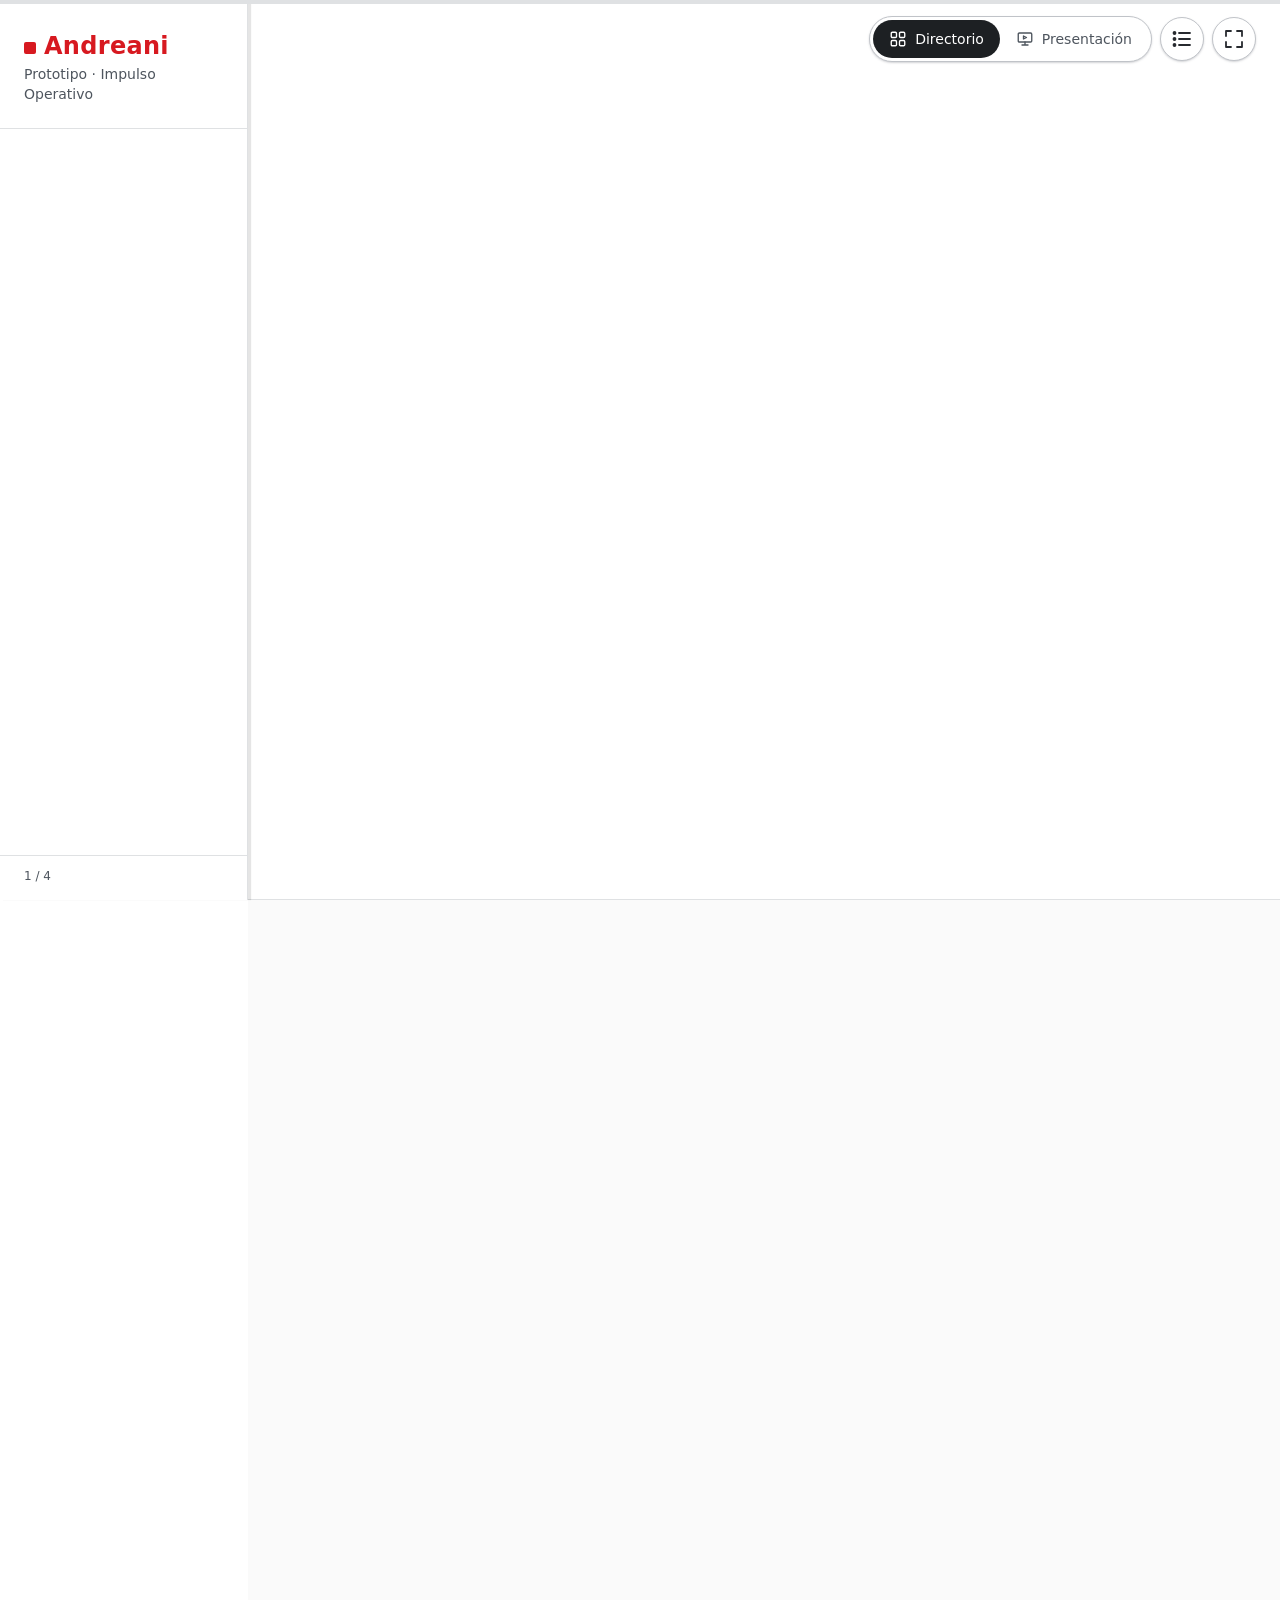
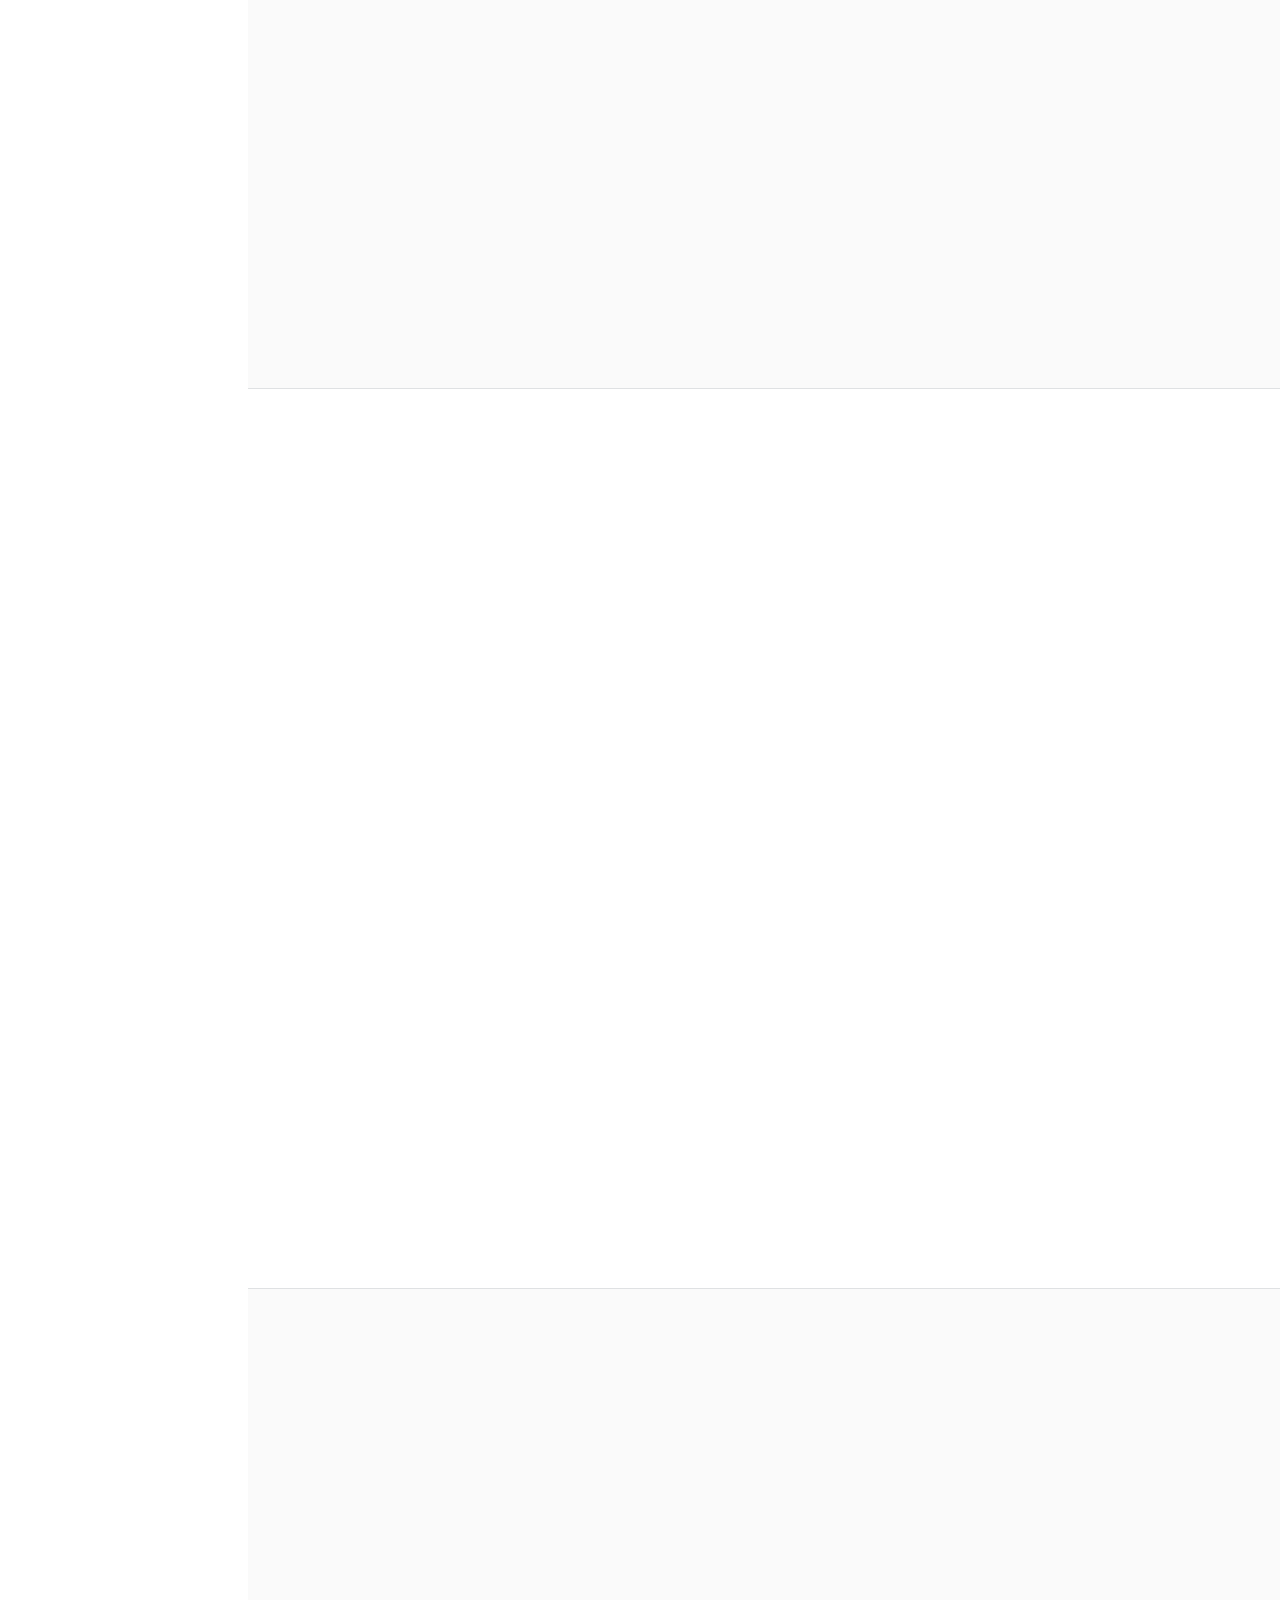
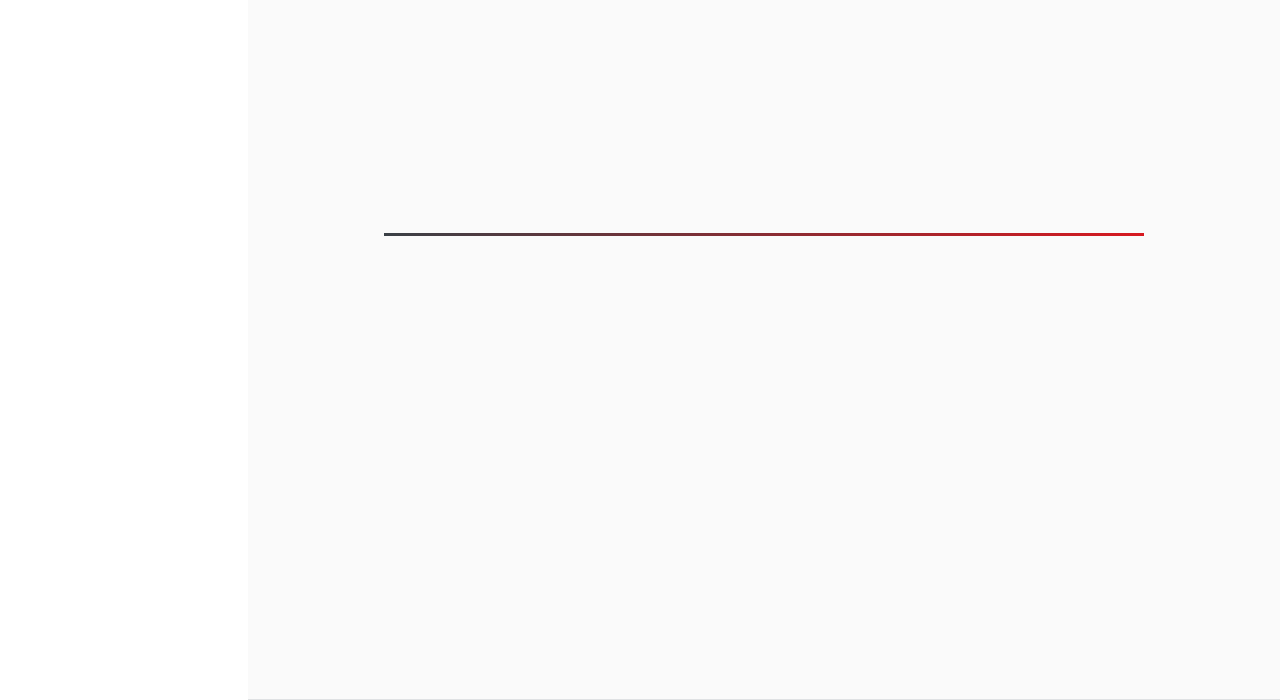
==== pruebas/impulso/index.html @ 4bb06db0 "parches: resultado success" ====
<!doctype html>
<html lang="es">
<head>
<meta charset="utf-8">
<meta name="viewport" content="width=device-width, initial-scale=1">
<title>Prototipo · Impulso Operativo · Transformación Operativa CIT</title>
<meta name="description" content="Propuesta ejecutiva de transformación operativa para CIT: procesos, indicadores, ejecución, liderazgo y cultura.">
<link rel="icon" type="image/svg+xml" href="../../favicon.svg">
<link rel="stylesheet" href="../../css/estilos.css?v=1.3">
<link rel="stylesheet" href="../../css/impulso.css?v=1.3">
<link rel="stylesheet" href="impulso-tres.css?v=0.2">
<meta name="robots" content="noindex">
<script>document.documentElement.classList.add('js');</script>
</head>
<body>
<a class="saltar" href="#modelo">Saltar al contenido</a>
<div class="progreso" aria-hidden="true"><div class="progreso-barra" id="progreso-barra"></div></div>

<aside class="menu" id="menu" aria-label="Navegación de la presentación">
  <div class="menu-marca">
    <span class="logo-texto">Andreani</span>
    <span class="menu-proyecto">Prototipo · Impulso Operativo</span>
  </div>
  <nav aria-label="Pantallas"><ol class="menu-lista" id="menu-lista"></ol></nav>
  <p class="menu-pie"><span id="menu-contador">1 / 4</span></p>
</aside>

<header class="controles" aria-label="Controles de la presentación">
  <button class="btn-icono solo-movil" id="btn-menu" type="button" aria-label="Abrir menú de pantallas" aria-expanded="false" aria-controls="menu"><i data-i="menu"></i></button>
  <div class="modos" role="group" aria-label="Modo de visualización">
    <button class="modo" id="btn-directorio" type="button" aria-pressed="true"><i data-i="directorio"></i><span>Directorio</span></button>
    <button class="modo" id="btn-presentacion" type="button" aria-pressed="false"><i data-i="presentacion"></i><span>Presentación</span></button>
  </div>
  <button class="btn-icono" id="btn-indice" type="button" aria-label="Índice de pantallas (tecla D)" aria-haspopup="dialog"><i data-i="indice"></i></button>
  <button class="btn-icono" id="btn-completa" type="button" aria-label="Pantalla completa (tecla F)"><i data-i="completa"></i></button>
</header>

<main id="principal">

<!-- 1 · MODELO -->
<section class="pantalla" id="modelo" data-titulo="Modelo">
  <div class="contenido">
    <p class="sobretitulo revelar">Modelo de transformación</p>
    <h2 class="revelar">Propuesta de abordaje</h2>
    <div class="templo revelar">
      <div class="techo">CIT, referencia operacional de la red</div>
      <div class="pilares">
        <a class="pilar" href="#pilar-1"><span class="nro">Pilar 1</span><i data-i="lupa"></i><strong>Inteligencia Operativa</strong></a>
        <a class="pilar" href="#pilar-2"><span class="nro">Pilar 2</span><i data-i="rayo"></i><strong>Transformación y Ejecución</strong></a>
        <a class="pilar" href="#pilar-3"><span class="nro">Pilar 3</span><i data-i="lider"></i><strong>Desarrollo de Liderazgo</strong></a>
        <a class="pilar" href="#pilar-4"><span class="nro">Pilar 4</span><i data-i="cascada"></i><strong>Despliegue Estratégico</strong></a>
      </div>
      <div class="base">Cultura y personas</div>
    </div>
    <p class="bajada revelar centrado">Cinco frentes en simultáneo: procesos, indicadores, ejecución, liderazgo y cultura.</p>
  </div>
</section>

<!-- 17 · QUÉ -->
<section class="pantalla" id="impulso" data-titulo="Impulso · Qué es">
  <div class="contenido">
    <ol class="tramo revelar" aria-label="Impulso Operativo en tres partes">
      <li aria-current="step"><span>1</span>Qué es</li><li><span>2</span>Cómo trabaja</li><li><span>3</span>Dónde está</li>
    </ol>
    <div class="que-grid">
      <div class="que-izq">
        <p class="sobretitulo revelar">El qué · quiénes somos</p>
        <h2 class="revelar">Impulso Operativo</h2>
        <p class="objetivo revelar"><i data-i="rayo"></i>Potenciamos la operación, desde el piso y en equipo.</p>
        <p class="bajada revelar">Los cuatro pilares necesitan una capacidad dedicada que los sostenga todos los días, más allá de la urgencia operativa. Esa capacidad tiene nombre.</p>
        <figure class="hub hub-vivo revelar" aria-label="Capacidad de impulso conectada a seis funciones: acompaña a la Gerencia de Procesamiento, trabaja junto a la Gerencia Operativa, impulsa la ejecución, impulsa liderazgo, construye indicadores y asegura alineación estratégica">
          <svg class="hub-lineas" viewBox="0 0 100 100" preserveAspectRatio="none" aria-hidden="true" focusable="false">
            <line x1="50" y1="50" x2="50" y2="10"/><line x1="50" y1="50" x2="86" y2="30"/><line x1="50" y1="50" x2="86" y2="70"/>
            <line x1="50" y1="50" x2="50" y2="90"/><line x1="50" y1="50" x2="14" y2="70"/><line x1="50" y1="50" x2="14" y2="30"/>
          </svg>
          <span class="pulso sale k1" aria-hidden="true"></span><span class="pulso entra k1" aria-hidden="true"></span>
          <span class="pulso sale k2" aria-hidden="true"></span><span class="pulso entra k2" aria-hidden="true"></span>
          <span class="pulso sale k3" aria-hidden="true"></span><span class="pulso entra k3" aria-hidden="true"></span>
          <span class="pulso sale k4" aria-hidden="true"></span><span class="pulso entra k4" aria-hidden="true"></span>
          <span class="pulso sale k5" aria-hidden="true"></span><span class="pulso entra k5" aria-hidden="true"></span>
          <span class="pulso sale k6" aria-hidden="true"></span><span class="pulso entra k6" aria-hidden="true"></span>
          <span class="nucleo"><i data-i="conexion"></i>Capacidad de impulso</span>
          <span class="sat s1">Acompaña a la Gerencia de Procesamiento</span>
          <span class="sat s2">Trabaja junto a la Gerencia Operativa</span>
          <span class="sat s3">Impulsa la ejecución</span>
          <span class="sat s4">Impulsa liderazgo</span>
          <span class="sat s5">Construye indicadores</span>
          <span class="sat s6">Asegura alineación estratégica</span>
        </figure>
      </div>
      <div class="esno esno-apilado">
        <article class="tarjeta es revelar">
          <h3>Lo que es</h3>
          <ul>
            <li><i data-i="check"></i>Un equipo que comparte el espacio operativo y trabaja en el campo.</li>
            <li><i data-i="check"></i>Profesionalismo y precisión en la medición de los indicadores.</li>
            <li><i data-i="check"></i>Prioridad por impacto: servicio, indicadores, tiempos y flujos.</li>
            <li><i data-i="check"></i>Planes construidos con la operación y acompañados hasta el resultado.</li>
            <li><i data-i="check"></i>Velocidad para actuar cuando hay que actuar.</li>
          </ul>
        </article>
        <article class="tarjeta tarjeta-gris no revelar">
          <h3>Lo que no es</h3>
          <ul>
            <li><i data-i="cerrar"></i>Un análisis desde el balcón.</li>
            <li><i data-i="cerrar"></i>Una línea de mando: no da órdenes en la operación.</li>
            <li><i data-i="cerrar"></i>Un área lenta que solo analiza.</li>
            <li><i data-i="cerrar"></i>Alguien que impone soluciones.</li>
          </ul>
        </article>
      </div>
    </div>
    <blockquote class="frase frase-chica revelar">No venimos a decir qué está mal. Venimos a potenciar lo que la operación ya hace bien y a mejorar juntos lo que falta.</blockquote>
  </div>
</section>

<!-- 18 · CÓMO -->
<section class="pantalla" id="impulso-como" data-titulo="Impulso · Cómo trabaja">
  <div class="contenido">
    <ol class="tramo revelar" aria-label="Impulso Operativo en tres partes">
      <li><span>1</span>Qué es</li><li aria-current="step"><span>2</span>Cómo trabaja</li><li><span>3</span>Dónde está</li>
    </ol>
    <p class="sobretitulo revelar">El cómo · cómo trabaja</p>
    <h2 class="revelar">Del dato al piso, y del piso al resultado</h2>
    <ol class="ruta revelar" aria-label="Ciclo de trabajo de Impulso Operativo">
      <li><i data-i="lupa"></i><strong>Detectar</strong><span>en los indicadores y en el campo</span></li>
      <li><i data-i="datos"></i><strong>Priorizar</strong><span>por impacto en el servicio</span></li>
      <li><i data-i="personas"></i><strong>Construir el plan</strong><span>con jefes y supervisores</span></li>
      <li><i data-i="rayo"></i><strong>Ejecutar</strong><span>en el piso, junto a la operación</span></li>
      <li class="fin"><i data-i="indicador"></i><strong>Medir</strong><span>y sostener el resultado</span></li>
    </ol>
    <div class="dos-col impulso-col">
      <div class="revelar">
        <h3>Dónde pone el foco</h3>
        <ul class="lista-items">
          <li><i data-i="objetivo"></i>Calidad del servicio</li>
          <li><i data-i="indicador"></i>Indicadores</li>
          <li><i data-i="reloj"></i>Tiempos</li>
          <li><i data-i="flujo"></i>Flujos de proceso</li>
        </ul>
        <p class="impulso-rol">Funciona como un <strong>gabinete operativo de la Gerencia de Procesamiento</strong>: lleva su visión al piso y trae la realidad del piso a la gerencia. No da órdenes en la operación: facilita el día a día de la gerencia de CIT, sus jefes y sus supervisores, y refuerza su liderazgo desde la colaboración.</p>
      </div>
      <figure class="organi revelar" aria-label="Ubicación en la organización: Impulso Operativo reporta a la Gerencia de Procesamiento y trabaja a la par de la gerencia de CIT">
        <div class="org-caja org-top">Gerencia de Procesamiento<small>CIT · Planta Pacheco · Planta Avellaneda</small></div>
        <div class="org-ramas">
          <div class="org-col">
            <div class="org-caja org-impulso">Impulso Operativo<small>reporte directo · analistas propios</small></div>
          </div>
          <div class="org-col">
            <div class="org-caja">Gerencia de CIT</div>
            <div class="org-caja org-sub">Jefes de turno</div>
            <div class="org-caja org-sub">Supervisores</div>
            <div class="org-caja org-sub">Operarios</div>
          </div>
        </div>
        <figcaption>Trabaja a la par de la gerencia de CIT: colabora, acompaña y ejecuta en conjunto.</figcaption>
      </figure>
    </div>
  </div>
</section>

<!-- 19 · DÓNDE -->
<section class="pantalla" id="impulso-donde" data-titulo="Impulso · Dónde está">
  <div class="contenido">
    <ol class="tramo revelar" aria-label="Impulso Operativo en tres partes">
      <li><span>1</span>Qué es</li><li><span>2</span>Cómo trabaja</li><li aria-current="step"><span>3</span>Dónde está</li>
    </ol>
    <p class="sobretitulo revelar">El dónde · en el piso</p>
    <h2 class="revelar">Un equipo presente en todos los turnos</h2>
    <p class="bajada revelar">Arrancamos en CIT, el primer foco, al lado de cada turno y en el piso. Cuidamos el gasto: llegamos a otras plantas solo cuando los resultados lo justifican.</p>
    <ul class="turnos revelar" aria-label="Presencia en los tres turnos de CIT">
      <li><i data-i="reloj"></i><strong>Turno 1</strong><span>junto a sus jefes y supervisores</span></li>
      <li><i data-i="reloj"></i><strong>Turno 2</strong><span>junto a sus jefes y supervisores</span></li>
      <li><i data-i="reloj"></i><strong>Turno 3</strong><span>junto a sus jefes y supervisores</span></li>
    </ul>
    <ol class="horizontes fases fases-flecha">
      <li class="horizonte revelar"><span class="dias">Arranque</span><h3>CIT</h3>
        <ul><li>Tablero de indicadores confiable</li><li>Primeras mejoras de alto impacto</li><li>Presencia en los tres turnos</li></ul></li>
      <li class="horizonte revelar"><span class="dias">Consolidación</span><h3>CIT</h3>
        <ul><li>Rituales de seguimiento en marcha</li><li>Beneficios medidos y sostenidos</li><li>Más resultados con el mismo equipo</li></ul></li>
      <li class="horizonte revelar"><span class="dias">Expansión</span><h3>Otras plantas</h3>
        <ul><li>Planta Pacheco</li><li>Planta Avellaneda</li><li>Solo con los resultados de CIT validados</li></ul></li>
    </ol>
    <blockquote class="frase frase-chica revelar">Crecer con resultados, no con estructura.</blockquote>
  </div>
</section>

</main>

<nav class="navegador" aria-label="Avanzar y retroceder">
  <button class="btn-icono" id="btn-anterior" type="button" aria-label="Pantalla anterior"><i data-i="arriba"></i></button>
  <span id="nav-contador" aria-live="polite">1 / 4</span>
  <button class="btn-icono" id="btn-siguiente" type="button" aria-label="Pantalla siguiente"><i data-i="abajo"></i></button>
</nav>

<dialog class="indice" id="dlg-indice" aria-labelledby="indice-t">
  <div class="indice-cab"><h2 id="indice-t">Índice</h2>
    <button class="btn-icono" id="btn-cerrar-indice" type="button" aria-label="Cerrar índice"><i data-i="cerrar"></i></button></div>
  <ol class="indice-lista" id="indice-lista"></ol>
  <p class="indice-ayuda">Teclas: <kbd>→</kbd> <kbd>↓</kbd> siguiente · <kbd>←</kbd> <kbd>↑</kbd> anterior · <kbd>P</kbd> cambia de modo · <kbd>D</kbd> índice · <kbd>F</kbd> pantalla completa · <kbd>Esc</kbd> cierra</p>
</dialog>

<script src="../../js/iconos.js?v=1.3"></script>
<script src="../../js/datos.js?v=1.3"></script>
<script src="../../js/presentacion.js?v=1.3"></script>
</body>
</html>
---- css/estilos.css ----
/* Transformación Operativa CIT — estilos.
   Tokens del Design System Cartesian de Andreani (D-007, D-045; reglas en la memoria: reglas/paleta-andreani.md).
   D-045: identidad = rojo de marca + blanco + grises. Azul, naranja y amarillo son
   semánticos (info / warning / caution) y no se usan como decoración; verde solo success. */
:root {
  --c-red-50: #fbe8e9; --c-red-100: #f7d1d2; --c-red-200: #f3babc; --c-red-400: #e77579;
  --c-red-600: #d71920; --c-red-700: #b6040b; --c-red-800: #810f13;
  --c-green-600: #1f7e5a;
  --c-gray-000: #ffffff; --c-gray-50: #fafafa; --c-gray-100: #dfe1e3; --c-gray-200: #c0c3c8;
  --c-gray-300: #a0a6ac; --c-gray-400: #818891; --c-gray-500: #616a75; --c-gray-600: #4e555e;
  --c-gray-700: #3a4046; --c-gray-800: #272a2f; --c-gray-900: #1d2023;
  --c-color-bg: var(--c-gray-50);
  --c-color-surface: var(--c-gray-000);
  --c-color-text-strong: var(--c-gray-800);
  --c-color-text: var(--c-gray-600);
  --c-color-text-inverse: var(--c-gray-000);
  --c-color-border-subtle: var(--c-gray-200);
  --c-color-primary: var(--c-red-600);
  --c-spacing-1: 4px; --c-spacing-2: 8px; --c-spacing-3: 12px; --c-spacing-4: 16px;
  --c-spacing-5: 24px; --c-spacing-6: 32px; --c-spacing-7: 48px; --c-spacing-8: 64px; --c-spacing-9: 80px;
  --c-border-radius-xsmall: 4px; --c-border-radius-small: 8px; --c-border-radius-medium: 16px;
  --c-border-radius-large: 24px; --c-border-radius-xlarge: 99px;
  --c-font-family-headline: Rubik, "Segoe UI", system-ui, -apple-system, sans-serif;
  --c-font-family-body: Roboto, "Segoe UI", system-ui, -apple-system, sans-serif;
  --shadow-bottom-subtle: 0 1px 2px #4e555e40;
  --shadow-bottom-regular: 0 2px 2px #4e555e40;
  --shadow-drawer: 3px 0 1px #0000001a;
  /* Provisorio (D-045 R11): el DS no define valor para shadow-focus-regular.
     Anillo doble blanco + grafito: visible sobre fondos claros, oscuros y rojos. */
  --shadow-focus-regular: 0 0 0 2px var(--c-gray-000), 0 0 0 4px var(--c-gray-900);
  --menu-ancho: 248px;
  --transicion: 600ms cubic-bezier(.2, .7, .2, 1);
}

* { box-sizing: border-box; }
html { scroll-behavior: smooth; -webkit-text-size-adjust: 100%; }
body {
  margin: 0; background: var(--c-color-surface); color: var(--c-color-text);
  font-family: var(--c-font-family-body); font-size: 16px; line-height: 24px;
}
h1, h2, h3 { font-family: var(--c-font-family-headline); color: var(--c-color-text-strong); margin: 0; }
h1 { font-size: 56px; line-height: 62px; font-weight: 700; letter-spacing: -.5px; }
h2 { font-size: 40px; line-height: 44px; font-weight: 700; margin-bottom: var(--c-spacing-5); }
h3 { font-size: 20px; line-height: 24px; font-weight: 500; }
p { margin: 0; }
ul, ol { margin: 0; padding: 0; list-style: none; }
strong { color: var(--c-color-text-strong); font-weight: 700; }
a { color: var(--c-red-700); }
:focus-visible { outline: 2px solid transparent; box-shadow: var(--shadow-focus-regular); border-radius: var(--c-border-radius-xsmall); }
[hidden] { display: none !important; }
.sr-only { position: absolute; width: 1px; height: 1px; padding: 0; margin: -1px; overflow: hidden; clip: rect(0 0 0 0); white-space: nowrap; border: 0; }

/* Íconos */
.ic { width: 24px; height: 24px; flex: none; display: inline-block; vertical-align: middle; }

/* Saltar y progreso */
.saltar { position: absolute; left: -999px; top: var(--c-spacing-2); z-index: 60; background: var(--c-gray-900); color: #fff; padding: var(--c-spacing-2) var(--c-spacing-4); border-radius: var(--c-border-radius-small); }
.saltar:focus { left: var(--c-spacing-2); }
.progreso { position: fixed; top: 0; left: 0; right: 0; height: 4px; background: var(--c-gray-100); z-index: 50; }
.progreso-barra { height: 100%; width: 0; background: var(--c-red-600); transition: width 200ms linear; }

/* Menú lateral */
/* Drawer del DS en modo claro: color.surface + shadow-drawer, texto color.text,
   seleccionado = surface.primary.subtle + borde primary (D-045). */
.menu {
  position: fixed; top: 0; bottom: 0; left: 0; width: 248px; z-index: 40;
  background: var(--c-color-surface); color: var(--c-color-text);
  border-right: 1px solid var(--c-gray-100); box-shadow: var(--shadow-drawer);
  display: flex; flex-direction: column; padding: var(--c-spacing-6) 0 var(--c-spacing-4);
  transition: transform var(--transicion);
}
.menu-marca { padding: 0 var(--c-spacing-5) var(--c-spacing-5); border-bottom: 1px solid var(--c-gray-100); }
.logo-texto { display: block; font-family: var(--c-font-family-headline); font-weight: 700; font-size: 24px; line-height: 28px; color: var(--c-red-600); letter-spacing: .3px; }
.logo-texto::before { content: ""; display: inline-block; width: 12px; height: 12px; margin-right: var(--c-spacing-2); background: var(--c-red-600); border-radius: 2px; }
.menu-proyecto { display: block; margin-top: var(--c-spacing-1); font-size: 14px; line-height: 20px; color: var(--c-color-text); }
.menu nav { flex: 1; overflow-y: auto; padding: var(--c-spacing-3) 0; }
.menu-lista a {
  display: flex; align-items: center; gap: var(--c-spacing-3); min-height: 36px;
  padding: var(--c-spacing-1) var(--c-spacing-5); color: var(--c-color-text);
  text-decoration: none; font-size: 14px; line-height: 20px; border-left: 3px solid transparent;
}
.menu-lista a:hover { color: var(--c-color-text-strong); background: var(--c-gray-50); }
.menu-lista .n { font-size: 12px; width: 20px; color: var(--c-color-text); font-variant-numeric: tabular-nums; }
.menu-lista a[aria-current="true"] { color: var(--c-red-700); border-left-color: var(--c-red-600); background: var(--c-red-50); font-weight: 500; }
.menu-lista a[aria-current="true"] .n { color: var(--c-red-700); }
.menu-pie { padding: var(--c-spacing-3) var(--c-spacing-5) 0; font-size: 12px; line-height: 16px; color: var(--c-color-text); border-top: 1px solid var(--c-gray-100); }

/* Controles */
.controles {
  position: fixed; top: var(--c-spacing-4); right: var(--c-spacing-5); z-index: 45;
  display: flex; gap: var(--c-spacing-2); align-items: center;
}
.modos { display: flex; background: var(--c-color-surface); border: 1px solid var(--c-color-border-subtle); border-radius: var(--c-border-radius-xlarge); padding: 3px; box-shadow: var(--shadow-bottom-subtle); }
.modo {
  display: inline-flex; align-items: center; gap: var(--c-spacing-2); min-height: 38px;
  padding: 0 var(--c-spacing-4); border: 0; border-radius: var(--c-border-radius-xlarge);
  background: transparent; color: var(--c-color-text); font: 500 14px/20px var(--c-font-family-body); cursor: pointer;
}
.modo .ic { width: 18px; height: 18px; }
.modo[aria-pressed="true"] { background: var(--c-gray-900); color: #fff; }
.btn-icono {
  width: 44px; height: 44px; display: inline-flex; align-items: center; justify-content: center;
  border: 1px solid var(--c-color-border-subtle); border-radius: var(--c-border-radius-xlarge);
  background: var(--c-color-surface); color: var(--c-color-text-strong); cursor: pointer; box-shadow: var(--shadow-bottom-subtle);
}
.btn-icono:hover, .modo:hover { color: var(--c-red-700); }
.modo[aria-pressed="true"]:hover { color: #fff; }
.solo-movil { display: none; }

/* Pantallas */
main { margin-left: var(--menu-ancho); }
.pantalla {
  min-height: 100vh; display: flex; align-items: center; position: relative;
  padding: var(--c-spacing-9) var(--c-spacing-8); border-bottom: 1px solid var(--c-gray-100);
}
.pantalla:nth-child(even) { background: var(--c-color-bg); }
.contenido { width: 100%; max-width: 1120px; margin: 0 auto; }
.sobretitulo { font: 500 14px/20px var(--c-font-family-body); letter-spacing: 1.6px; text-transform: uppercase; color: var(--c-red-600); margin-bottom: var(--c-spacing-3); }
.sobretitulo::before { content: ""; display: inline-block; width: 24px; height: 3px; background: var(--c-red-600); vertical-align: middle; margin-right: var(--c-spacing-3); }
.bajada { font-size: 20px; line-height: 30px; color: var(--c-color-text); max-width: 760px; margin-bottom: var(--c-spacing-6); }
.centrado { text-align: center; margin-left: auto; margin-right: auto; margin-top: var(--c-spacing-6); }
.acento { color: var(--c-red-600); }
.num { font-family: var(--c-font-family-headline); font-weight: 700; color: var(--c-red-600); font-variant-numeric: tabular-nums; }
.nota { margin-top: var(--c-spacing-5); font-size: 14px; line-height: 20px; color: var(--c-color-text); }
.tenue-texto { color: var(--c-color-text); margin-top: var(--c-spacing-3); }

/* Etiqueta «Ejemplo» (D-044) */
[data-ejemplo] { position: relative; }
.ejemplo {
  display: inline-flex; align-items: center; gap: 4px; position: absolute; top: var(--c-spacing-2); right: var(--c-spacing-2);
  font: 500 12px/16px var(--c-font-family-body); color: var(--c-gray-700); background: var(--c-gray-50);
  border: 1px dashed var(--c-gray-500); padding: 2px var(--c-spacing-2); border-radius: var(--c-border-radius-xlarge);
}
.meta .ejemplo, .dato-real .ejemplo { position: static; margin-left: var(--c-spacing-2); }

/* Animación de entrada */
.js .revelar { opacity: 0; transform: translateY(28px); transition: opacity var(--transicion), transform var(--transicion); }
.js .revelar.visible { opacity: 1; transform: none; }

/* Tarjetas */
.tarjeta { background: var(--c-color-surface); border: 1px solid var(--c-gray-100); border-radius: var(--c-border-radius-medium); padding: var(--c-spacing-6); box-shadow: var(--shadow-bottom-subtle); }
.tarjeta-gris { background: var(--c-color-bg); }
.pantalla:nth-child(even) .tarjeta-gris { background: var(--c-color-surface); }
.frase {
  margin: var(--c-spacing-7) 0 0; padding: var(--c-spacing-5) var(--c-spacing-6); border-left: 4px solid var(--c-red-600);
  font: 400 26px/36px var(--c-font-family-headline); color: var(--c-gray-900); background: var(--c-red-50);
  border-radius: 0 var(--c-border-radius-medium) var(--c-border-radius-medium) 0;
}
.frase.ancho { grid-column: 1 / -1; margin-top: var(--c-spacing-5); }

/* 1 Portada */
.portada { background: radial-gradient(circle at 80% 30%, var(--c-red-50), transparent 45%), var(--c-color-surface); }
.portada-grid { display: grid; grid-template-columns: 1.1fr 1fr; gap: var(--c-spacing-7); align-items: center; }
.portada .bajada { margin-top: var(--c-spacing-5); }
.apertura { border-left: 4px solid var(--c-red-600); padding-left: var(--c-spacing-5); font-size: 20px; line-height: 32px; color: var(--c-color-text-strong); }
.dato-real { margin-top: var(--c-spacing-6); font-size: 18px; }
.dato-real .num { font-size: 32px; }
.flujo { margin: 0; }
.flujo svg { width: 100%; height: auto; display: block; }
.seguir { position: absolute; bottom: var(--c-spacing-5); left: 50%; transform: translateX(-50%); width: 44px; height: 44px; display: flex; align-items: center; justify-content: center; color: var(--c-red-600); border-radius: 50%; animation: rebote 2s infinite; }
@keyframes rebote { 0%, 100% { transform: translate(-50%, 0); } 50% { transform: translate(-50%, 8px); } }

/* 2 Comparativa */
.comparativa { display: grid; grid-template-columns: 1fr auto 1.3fr; gap: var(--c-spacing-5); align-items: stretch; }
.comparativa h3 { margin-bottom: var(--c-spacing-5); padding-right: var(--c-spacing-8); }
.vs { align-self: center; font: 700 20px/24px var(--c-font-family-headline); color: var(--c-gray-500); }
.lista-check li { display: flex; align-items: center; gap: var(--c-spacing-3); font: 500 20px/28px var(--c-font-family-headline); color: var(--c-color-text-strong); padding: var(--c-spacing-3) 0; border-bottom: 1px solid var(--c-gray-100); }
.lista-check li:last-child { border-bottom: 0; }
.lista-check .ic { color: var(--c-gray-700); width: 28px; height: 28px; }
.lista-check li::after { content: "✓"; margin-left: auto; color: var(--c-red-600); font-weight: 700; }
.barras { display: grid; gap: var(--c-spacing-4); }
.barra-fila { display: grid; grid-template-columns: 170px 1fr auto; gap: var(--c-spacing-3); align-items: center; font-size: 14px; line-height: 20px; }
.barra { height: 14px; background: var(--c-gray-100); border-radius: var(--c-border-radius-xlarge); overflow: hidden; }
.barra-relleno { height: 100%; width: 0; border-radius: inherit; transition: width 1.2s cubic-bezier(.2, .7, .2, 1); }
.barra-relleno.oscuro { background: var(--c-gray-700); }
.barra-relleno.rojo { background: var(--c-red-600); }
.barra-relleno.gris { background: var(--c-gray-300); }
.dato-grande { margin-top: var(--c-spacing-5); font-size: 18px; line-height: 28px; }
.dato-grande .num { font-size: 48px; line-height: 52px; display: block; }

/* 3 Hallazgos */
.grilla-5 { display: grid; grid-template-columns: repeat(5, 1fr); gap: var(--c-spacing-4); }
.hallazgo { padding: var(--c-spacing-5); display: flex; flex-direction: column; gap: var(--c-spacing-4); border-top: 4px solid var(--c-red-600); }
.hallazgo .nro { font: 700 32px/36px var(--c-font-family-headline); color: var(--c-gray-200); }
.hallazgo .ic { width: 32px; height: 32px; color: var(--c-gray-700); }
.hallazgo p { font: 500 18px/24px var(--c-font-family-headline); color: var(--c-color-text-strong); }

/* 4 KPIs */
.grilla-kpi { display: grid; grid-template-columns: repeat(3, 1fr); gap: var(--c-spacing-5); }
.kpi { background: var(--c-color-surface); border: 1px solid var(--c-gray-100); border-radius: var(--c-border-radius-medium); padding: var(--c-spacing-6) var(--c-spacing-5) var(--c-spacing-5); box-shadow: var(--shadow-bottom-subtle); }
.kpi > .ic { width: 28px; height: 28px; color: var(--c-red-600); }
.kpi .num { font-size: 52px; line-height: 60px; margin: var(--c-spacing-3) 0 var(--c-spacing-1); }
.kpi p:last-child { color: var(--c-color-text-strong); }
.kpi small { color: var(--c-color-text); font-size: 14px; }
.kpi.chico { padding: var(--c-spacing-5); }
.kpi.chico .num { font-size: 40px; line-height: 44px; margin: 0; }
.mini-kpis { display: grid; grid-template-columns: 1fr 1fr; gap: var(--c-spacing-4); max-width: 420px; }

/* 5 Ecuación */
.ecuacion { display: flex; flex-wrap: wrap; align-items: center; gap: var(--c-spacing-3); margin-bottom: var(--c-spacing-7); }
.factor { display: inline-flex; flex-direction: column; align-items: center; gap: var(--c-spacing-2); min-width: 120px; padding: var(--c-spacing-4); border-radius: var(--c-border-radius-medium); background: var(--c-red-50); color: var(--c-red-700); font: 500 16px/20px var(--c-font-family-headline); text-align: center; }
.factor .ic { width: 30px; height: 30px; }
.factor.tenue { background: var(--c-gray-50); color: var(--c-gray-600); border: 1px dashed var(--c-gray-300); }
.factor.resultado { background: var(--c-red-600); color: #fff; }
.ecuacion b { font: 700 28px/32px var(--c-font-family-headline); color: var(--c-gray-500); }
.dos-col { display: grid; grid-template-columns: 1.3fr 1fr; gap: var(--c-spacing-7); align-items: center; }
.dos-col h3 { margin-bottom: var(--c-spacing-5); padding-right: var(--c-spacing-8); }
.destacado { background: var(--c-gray-900); color: var(--c-gray-200); border-radius: var(--c-border-radius-large); padding: var(--c-spacing-6); font-size: 18px; line-height: 28px; }
.destacado strong { color: #fff; }
.destacado .num.grande { color: var(--c-red-400); font-size: 72px; line-height: 76px; margin-bottom: var(--c-spacing-3); }
.destacado .tenue-texto { color: var(--c-gray-300); }

/* 6 Antes / después */
.antes-despues { display: grid; gap: var(--c-spacing-2); max-width: 900px; }
.ad-cab, .ad-fila { display: grid; grid-template-columns: 1fr 48px 1.2fr; align-items: center; gap: var(--c-spacing-3); }
.ad-cab span { font: 500 14px/20px var(--c-font-family-body); text-transform: uppercase; letter-spacing: 1.4px; color: var(--c-color-text); padding: 0 var(--c-spacing-5); }
.ad-cab span:last-child { color: var(--c-red-600); }
.ad-fila > span { padding: var(--c-spacing-4) var(--c-spacing-5); border-radius: var(--c-border-radius-small); }
.ad-fila > span:first-child { background: var(--c-gray-50); border: 1px solid var(--c-gray-100); color: var(--c-gray-600); text-decoration: line-through; text-decoration-color: var(--c-gray-300); }
.ad-fila > span:last-child { background: var(--c-gray-900); color: #fff; font: 500 18px/24px var(--c-font-family-headline); display: flex; gap: var(--c-spacing-3); align-items: center; }
.ad-fila > span:last-child .ic { color: var(--c-red-400); }
.ad-fila > .ic { color: var(--c-red-600); justify-self: center; }

/* 7 Templo */
.templo { max-width: 920px; margin: 0 auto; display: grid; gap: var(--c-spacing-3); }
.techo { background: var(--c-gray-900); color: #fff; text-align: center; font: 500 20px/24px var(--c-font-family-headline); padding: var(--c-spacing-5); clip-path: polygon(6% 0, 94% 0, 100% 100%, 0 100%); }
.pilares { display: grid; grid-template-columns: repeat(4, 1fr); gap: var(--c-spacing-3); }
.pilar { display: flex; flex-direction: column; align-items: center; text-align: center; gap: var(--c-spacing-3); padding: var(--c-spacing-6) var(--c-spacing-3); min-height: 220px; background: var(--c-color-surface); border: 1px solid var(--c-gray-100); border-top: 4px solid var(--c-red-600); border-radius: var(--c-border-radius-small); text-decoration: none; color: var(--c-color-text-strong); transition: transform 200ms, box-shadow 200ms; }
.pilar:hover { transform: translateY(-4px); box-shadow: var(--shadow-bottom-regular); }
.pilar .nro { font-size: 12px; line-height: 16px; letter-spacing: 1.2px; text-transform: uppercase; color: var(--c-red-600); font-weight: 500; }
.pilar .ic { width: 40px; height: 40px; color: var(--c-gray-700); }
.pilar strong { font: 500 18px/24px var(--c-font-family-headline); }
.base { background: var(--c-red-50); border: 1px solid var(--c-red-200); color: var(--c-gray-900); text-align: center; font: 500 18px/24px var(--c-font-family-headline); padding: var(--c-spacing-4); border-radius: var(--c-border-radius-small); }

/* 8–11 Pilares */
.pilar-grid { display: grid; grid-template-columns: 1.1fr 1fr; gap: var(--c-spacing-7); align-items: center; }
.objetivo { display: flex; gap: var(--c-spacing-3); align-items: center; font: 500 20px/28px var(--c-font-family-headline); color: var(--c-gray-900); margin-bottom: var(--c-spacing-5); }
.objetivo .ic { color: var(--c-red-600); width: 28px; height: 28px; }
.lista-items { display: grid; grid-template-columns: 1fr 1fr; gap: var(--c-spacing-3); }
.lista-items li { display: flex; gap: var(--c-spacing-3); align-items: center; background: var(--c-color-surface); border: 1px solid var(--c-gray-100); border-radius: var(--c-border-radius-small); padding: var(--c-spacing-3) var(--c-spacing-4); color: var(--c-color-text-strong); min-height: 56px; }
.lista-items .ic { color: var(--c-gray-600); }
.visual { margin: 0; }

.matriz { position: relative; display: grid; grid-template-columns: 1fr 1fr; gap: var(--c-spacing-2); padding: 0 0 var(--c-spacing-6) var(--c-spacing-6); aspect-ratio: 1 / .85; }
.cuad { display: flex; align-items: center; justify-content: center; text-align: center; padding: var(--c-spacing-3); border-radius: var(--c-border-radius-small); font: 500 16px/22px var(--c-font-family-headline); }
.q1 { background: var(--c-red-600); color: #fff; }
.q2 { background: var(--c-gray-900); color: #fff; }
.q3 { background: var(--c-red-50); color: var(--c-gray-900); }
.q4 { background: var(--c-gray-100); color: var(--c-gray-800); }
.eje-y, .eje-x { position: absolute; font-size: 12px; line-height: 16px; letter-spacing: 1.2px; text-transform: uppercase; color: var(--c-color-text); }
.eje-y { left: 0; top: 45%; transform: rotate(-90deg) translateX(-50%); transform-origin: left top; }
.eje-x { bottom: 0; left: 50%; }

.ciclo { position: relative; width: min(100%, 380px); aspect-ratio: 1; margin: 0 auto; border: 3px dashed var(--c-gray-200); border-radius: 50%; }
.paso { position: absolute; width: 120px; padding: var(--c-spacing-3); text-align: center; border-radius: var(--c-border-radius-xlarge); background: var(--c-gray-900); color: #fff; font: 500 16px/20px var(--c-font-family-headline); }
.p1 { top: -20px; left: 50%; transform: translateX(-50%); }
.p2 { right: -40px; top: 50%; transform: translateY(-50%); background: var(--c-gray-700); }
.p3 { bottom: -20px; left: 50%; transform: translateX(-50%); background: var(--c-red-600); }
.p4 { left: -40px; top: 50%; transform: translateY(-50%); background: var(--c-gray-600); }
.ciclo .centro { position: absolute; inset: 30%; display: flex; align-items: center; justify-content: center; border-radius: 50%; background: var(--c-red-50); color: var(--c-red-700); }
.ciclo .centro .ic { width: 56px; height: 56px; }

.piramide { display: grid; gap: var(--c-spacing-2); justify-items: center; }
.piramide li { width: var(--w); padding: var(--c-spacing-4) var(--c-spacing-3); text-align: center; color: #fff; font: 500 17px/22px var(--c-font-family-headline); border-radius: var(--c-border-radius-small); background: var(--c-gray-700); }
.piramide li:first-child { background: var(--c-red-600); }
.piramide li:nth-child(2) { background: var(--c-gray-900); }
.piramide li:last-child { background: var(--c-gray-600); }

.cascada { display: grid; grid-template-columns: repeat(6, 1fr); gap: var(--c-spacing-2); margin: var(--c-spacing-6) 0 0; }
.cascada li { position: relative; padding: var(--c-spacing-5) var(--c-spacing-3); text-align: center; background: var(--c-gray-900); color: #fff; font: 500 17px/22px var(--c-font-family-headline); border-radius: var(--c-border-radius-small); }
.cascada li:nth-child(2) { background: var(--c-gray-800); margin-top: 16px; }
.cascada li:nth-child(3) { background: var(--c-gray-700); margin-top: 32px; }
.cascada li:nth-child(4) { background: var(--c-gray-600); margin-top: 48px; }
.cascada li:nth-child(5) { background: var(--c-gray-500); margin-top: 64px; }
.cascada li.fin { background: var(--c-red-600); margin-top: 80px; }
.cascada li:not(.fin)::after { content: "→"; position: absolute; right: -14px; top: 50%; transform: translateY(-50%); z-index: 1; color: var(--c-red-600); font-weight: 700; }

/* 12 Rituales */
.rituales { display: grid; grid-template-columns: repeat(4, 1fr); gap: var(--c-spacing-4); }
.rituales .tarjeta { padding: var(--c-spacing-5); display: flex; flex-direction: column; gap: var(--c-spacing-3); }
.frecuencia { align-self: flex-start; font: 500 12px/16px var(--c-font-family-body); letter-spacing: 1.2px; text-transform: uppercase; color: #fff; background: var(--c-gray-900); padding: var(--c-spacing-1) var(--c-spacing-3); border-radius: var(--c-border-radius-xlarge); }
.rituales .ic { width: 32px; height: 32px; color: var(--c-red-600); }
.rituales h3 { font-size: 18px; line-height: 22px; }

/* 13 Órbita / 17 Hub */
.orbita, .hub { position: relative; margin: 0; aspect-ratio: 1; width: min(100%, 460px); justify-self: center; }
.orbita::before, .hub::before { content: ""; position: absolute; inset: 14%; border: 2px dashed var(--c-gray-200); border-radius: 50%; }
.nucleo { position: absolute; inset: 33%; display: flex; flex-direction: column; align-items: center; justify-content: center; gap: var(--c-spacing-1); text-align: center; border-radius: 50%; background: var(--c-red-600); color: #fff; font: 700 18px/22px var(--c-font-family-headline); padding: var(--c-spacing-2); box-shadow: 0 0 0 12px var(--c-red-50); }
.nucleo .ic { width: 36px; height: 36px; }
.sat { position: absolute; width: 32%; transform: translate(-50%, -50%); display: flex; flex-direction: column; align-items: center; gap: var(--c-spacing-1); text-align: center; padding: var(--c-spacing-2); background: var(--c-color-surface); border: 1px solid var(--c-gray-100); border-radius: var(--c-border-radius-small); box-shadow: var(--shadow-bottom-subtle); color: var(--c-color-text-strong); font: 500 14px/18px var(--c-font-family-headline); }
.sat .ic { color: var(--c-gray-700); }
.s1 { left: 50%; top: 10%; } .s2 { left: 86%; top: 30%; } .s3 { left: 86%; top: 70%; }
.s4 { left: 50%; top: 90%; } .s5 { left: 14%; top: 70%; } .s6 { left: 14%; top: 30%; }
.hub .nucleo { background: var(--c-gray-900); box-shadow: 0 0 0 12px var(--c-gray-100); font-size: 16px; line-height: 20px; }
.hub .sat { border-top: 3px solid var(--c-red-600); }

/* 14 Horizontes */
.horizontes { display: grid; grid-template-columns: repeat(3, 1fr); gap: var(--c-spacing-5); position: relative; }
.horizontes::before { content: ""; position: absolute; top: 22px; left: 8%; right: 8%; height: 3px; background: linear-gradient(90deg, var(--c-gray-700), var(--c-red-600)); }
.horizonte { position: relative; background: var(--c-color-surface); border: 1px solid var(--c-gray-100); border-radius: var(--c-border-radius-medium); padding: var(--c-spacing-7) var(--c-spacing-5) var(--c-spacing-5); box-shadow: var(--shadow-bottom-subtle); display: flex; flex-direction: column; }
.dias { position: absolute; top: 0; left: var(--c-spacing-5); transform: translateY(-2px); background: var(--c-gray-900); color: #fff; font: 700 16px/20px var(--c-font-family-headline); padding: var(--c-spacing-3) var(--c-spacing-4); border-radius: var(--c-border-radius-xlarge); }
.horizonte:nth-child(2) .dias { background: var(--c-gray-600); }
.horizonte:nth-child(3) .dias { background: var(--c-red-600); }
.horizonte h3 { font-size: 28px; line-height: 32px; margin-bottom: var(--c-spacing-4); }
.horizonte ul { flex: 1; }
.horizonte li { padding: var(--c-spacing-2) 0 var(--c-spacing-2) var(--c-spacing-5); position: relative; color: var(--c-color-text-strong); }
.horizonte li::before { content: ""; position: absolute; left: 0; top: 17px; width: 10px; height: 3px; background: var(--c-red-600); }
.meta { margin-top: var(--c-spacing-4); padding-top: var(--c-spacing-4); border-top: 1px solid var(--c-gray-100); font-weight: 500; color: var(--c-gray-900); }

/* 15 Tabla (sin sombras, filas 40 px, celdas 16 px) */
.tabla-envoltorio { overflow-x: auto; border: 1px solid var(--c-gray-100); border-radius: var(--c-border-radius-small); background: var(--c-color-surface); padding-top: var(--c-spacing-7); }
.tabla { width: 100%; border-collapse: collapse; min-width: 620px; }
.tabla th, .tabla td { height: 40px; padding: var(--c-spacing-2) var(--c-spacing-4); text-align: right; border-bottom: 1px solid var(--c-gray-100); font-variant-numeric: tabular-nums; }
.tabla th:first-child, .tabla td:first-child { text-align: left; }
.tabla thead th { font: 500 14px/20px var(--c-font-family-body); color: var(--c-color-text-strong); background: var(--c-gray-50); }
.tabla tbody td { color: var(--c-color-text-strong); }
.tabla td.hoy { color: var(--c-red-700); font-weight: 500; }
.tabla td.final { color: var(--c-gray-900); font-weight: 700; }
.tabla tbody tr:last-child td { border-bottom: 0; }

/* 16 Riesgos */
.riesgos { display: grid; grid-template-columns: 1fr 1fr; gap: var(--c-spacing-4); }
.riesgo { display: grid; grid-template-columns: 1fr 1fr; border-radius: var(--c-border-radius-medium); overflow: hidden; border: 1px solid var(--c-gray-100); background: var(--c-color-surface); }
.riesgo p { display: flex; gap: var(--c-spacing-3); align-items: flex-start; padding: var(--c-spacing-5); }
.riesgo .r { background: var(--c-red-50); color: var(--c-red-700); font-weight: 500; }
.riesgo .m { color: var(--c-color-text-strong); }
.riesgo .m .ic { color: var(--c-green-600); }

/* 18 Cierre */
.pantalla.cierre { background: var(--c-red-800); color: var(--c-red-100); border-bottom: 0; }
.cierre h2 { color: #fff; font-size: 52px; line-height: 58px; max-width: 900px; }
.cierre h3 { color: #fff; margin: var(--c-spacing-6) 0 var(--c-spacing-4); }
.cierre .sobretitulo { color: var(--c-red-100); }
.cierre .sobretitulo::before { background: var(--c-gray-000); }
.cierre .cierre-sub { font: 400 28px/36px var(--c-font-family-headline); color: var(--c-red-100); margin-bottom: var(--c-spacing-5); }
.cierre strong { color: #fff; }
.cierre .bajada { color: var(--c-red-100); }
.pedidos { display: grid; grid-template-columns: repeat(3, 1fr); gap: var(--c-spacing-4); }
.pedidos li { display: flex; gap: var(--c-spacing-3); background: #ffffff12; border: 1px solid #ffffff2e; border-radius: var(--c-border-radius-medium); padding: var(--c-spacing-5); color: #fff; }
.pedidos span { flex: none; width: 32px; height: 32px; border-radius: 50%; background: var(--c-gray-000); color: var(--c-red-800); display: flex; align-items: center; justify-content: center; font-weight: 700; }
.cta { display: inline-flex; gap: var(--c-spacing-3); align-items: center; margin-top: var(--c-spacing-7); padding: var(--c-spacing-4) var(--c-spacing-6); border-radius: var(--c-border-radius-xlarge); background: var(--c-color-surface); color: var(--c-gray-900); font: 500 20px/28px var(--c-font-family-headline); }
.cta .ic { color: var(--c-red-600); }
.volver { display: inline-flex; gap: var(--c-spacing-2); align-items: center; margin-top: var(--c-spacing-5); margin-left: var(--c-spacing-5); color: var(--c-red-100); min-height: 44px; }

/* Navegador (modo presentación) */
.navegador { position: fixed; right: var(--c-spacing-5); bottom: var(--c-spacing-5); z-index: 45; display: none; align-items: center; gap: var(--c-spacing-2); background: var(--c-color-surface); border: 1px solid var(--c-color-border-subtle); border-radius: var(--c-border-radius-xlarge); padding: 4px; box-shadow: var(--shadow-bottom-regular); }
.navegador .btn-icono { box-shadow: none; border: 0; }
#nav-contador { min-width: 56px; text-align: center; font: 500 14px/20px var(--c-font-family-body); color: var(--c-color-text-strong); font-variant-numeric: tabular-nums; }

/* Modo presentación: una pantalla a la vez */
html.modo-presentacion { scroll-snap-type: y mandatory; }
.modo-presentacion .pantalla { scroll-snap-align: start; scroll-snap-stop: always; }
.modo-presentacion .navegador { display: flex; }
@media (min-width: 1024px) {
  html.modo-presentacion { --menu-ancho: 0px; }
  .modo-presentacion .menu { transform: translateX(-100%); }
}

/* Índice */
.indice { border: 0; border-radius: var(--c-border-radius-medium); padding: 0; width: min(560px, 90vw); max-height: 85vh; box-shadow: var(--shadow-bottom-regular); color: var(--c-color-text); }
.indice::backdrop { background: #1d2023b2; }
.indice-cab { display: flex; justify-content: space-between; align-items: center; padding: var(--c-spacing-4) var(--c-spacing-5); border-bottom: 1px solid var(--c-gray-100); }
.indice-cab h2 { font-size: 24px; line-height: 28px; margin: 0; }
.indice-lista { padding: var(--c-spacing-2) 0; columns: 2; column-gap: 0; }
.indice-lista a { display: flex; gap: var(--c-spacing-3); padding: var(--c-spacing-2) var(--c-spacing-5); color: var(--c-color-text-strong); text-decoration: none; min-height: 40px; align-items: center; break-inside: avoid; }
.indice-lista a:hover { background: var(--c-gray-50); color: var(--c-red-700); }
.indice-lista .n { color: var(--c-red-600); font-weight: 700; width: 22px; }
.indice-ayuda { padding: var(--c-spacing-3) var(--c-spacing-5) var(--c-spacing-4); font-size: 12px; line-height: 20px; border-top: 1px solid var(--c-gray-100); }
kbd { font: 500 12px/16px var(--c-font-family-body); border: 1px solid var(--c-gray-200); border-bottom-width: 2px; border-radius: var(--c-border-radius-xsmall); padding: 0 4px; background: var(--c-gray-50); color: var(--c-color-text-strong); }

/* Responsive */
@media (max-width: 1279px) {
  .pantalla { padding: var(--c-spacing-9) var(--c-spacing-6); }
  h1 { font-size: 46px; line-height: 52px; }
  .grilla-5 { grid-template-columns: repeat(3, 1fr); }
  .rituales { grid-template-columns: repeat(2, 1fr); }
  .riesgo { grid-template-columns: 1fr; }
}
@media (max-width: 1023px) {
  :root { --menu-ancho: 0px; }
  .menu { width: 280px; transform: translateX(-100%); }
  .menu.abierto { transform: none; }
  .solo-movil { display: inline-flex; }
  .controles { left: var(--c-spacing-3); right: var(--c-spacing-3); top: var(--c-spacing-3); }
  .controles .modos { margin-left: auto; }
  .pantalla { padding: 96px var(--c-spacing-5) var(--c-spacing-8); }
  h1 { font-size: 36px; line-height: 42px; }
  h2 { font-size: 28px; line-height: 32px; }
  .portada-grid, .pilar-grid, .dos-col, .comparativa { grid-template-columns: 1fr; }
  .vs { justify-self: center; }
  .flujo { max-width: 420px; margin: 0 auto; }
  .grilla-kpi { grid-template-columns: repeat(2, 1fr); }
  .pilares { grid-template-columns: repeat(2, 1fr); }
  .cascada { grid-template-columns: 1fr; }
  .cascada li, .cascada li:nth-child(n) { margin-top: 0; }
  .cascada li:not(.fin)::after { content: "↓"; right: 50%; top: auto; bottom: -16px; transform: translateX(50%); }
  .horizontes, .pedidos, .riesgos { grid-template-columns: 1fr; }
  .horizontes { gap: var(--c-spacing-7); }
  .horizontes::before { display: none; }
  .frase { font-size: 22px; line-height: 30px; }
  .cierre h2 { font-size: 34px; line-height: 40px; }
  .cierre .cierre-sub { font-size: 22px; line-height: 30px; }
}
@media (max-width: 639px) {
  .modo span { display: none; }
  .modo { padding: 0 var(--c-spacing-3); min-height: 38px; min-width: 44px; justify-content: center; }
  .grilla-5, .grilla-kpi, .rituales, .lista-items, .mini-kpis { grid-template-columns: 1fr; }
  .pilares { grid-template-columns: 1fr 1fr; }
  .pilar { min-height: 0; padding: var(--c-spacing-4) var(--c-spacing-2); }
  .barra-fila { grid-template-columns: 1fr auto; }
  .barra-fila .barra { grid-column: 1 / -1; grid-row: 2; }
  .ad-cab, .ad-fila { grid-template-columns: 1fr; gap: var(--c-spacing-1); }
  .ad-cab span:nth-child(2), .ad-fila > .ic { display: none; }
  .ad-cab { display: none; }
  .ad-fila { margin-bottom: var(--c-spacing-3); }
  .ecuacion { justify-content: center; }
  .factor { min-width: 0; flex: 1 1 40%; }
  .orbita, .hub { aspect-ratio: auto; display: grid; grid-template-columns: 1fr 1fr; gap: var(--c-spacing-2); width: 100%; }
  .orbita::before, .hub::before { display: none; }
  .nucleo, .sat { position: static; transform: none; width: auto; }
  .nucleo { grid-column: 1 / -1; border-radius: var(--c-border-radius-medium); padding: var(--c-spacing-4); box-shadow: none; }
  .p2 { right: -8px; } .p4 { left: -8px; }
  .paso { width: 100px; font-size: 14px; }
  .indice-lista { columns: 1; }
  .kpi .num { font-size: 44px; line-height: 50px; }
}

/* Movimiento reducido */
@media (prefers-reduced-motion: reduce) {
  html { scroll-behavior: auto; }
  .js .revelar { opacity: 1; transform: none; transition: none; }
  .seguir { animation: none; }
  .barra-relleno, .progreso-barra, .menu, .pilar { transition: none; }
}

/* Impresión: una pantalla por hoja */
@media print {
  .menu, .controles, .navegador, .progreso, .seguir, .saltar, .indice { display: none !important; }
  main { margin: 0; }
  .pantalla { min-height: 0; height: auto; page-break-after: always; padding: 24px; }
  .js .revelar { opacity: 1; transform: none; }
}
---- css/impulso.css ----
/* Impulso Operativo (T-008 E9): pantallas 18 a 20. Va después de estilos.css. Paleta D-045. */
.esno { display: grid; grid-template-columns: 1.2fr 1fr; gap: var(--c-spacing-5); }
.esno h3 { margin-bottom: var(--c-spacing-4); }
.esno li { display: flex; gap: var(--c-spacing-3); align-items: flex-start; padding: var(--c-spacing-3) 0; border-bottom: 1px solid var(--c-gray-100); color: var(--c-color-text-strong); font-size: 17px; line-height: 24px; }
.esno li:last-child { border-bottom: 0; }
.esno .es { border-top: 4px solid var(--c-red-600); }
.esno .es .ic { color: var(--c-red-600); }
.esno .no { border-top: 4px solid var(--c-gray-400); }
.esno .no li { color: var(--c-gray-600); }
.esno .no .ic { color: var(--c-gray-500); width: 20px; height: 20px; margin: 2px; }

.ruta { display: grid; grid-template-columns: repeat(5, 1fr); gap: var(--c-spacing-3); margin-bottom: var(--c-spacing-7); }
.ruta li { position: relative; display: flex; flex-direction: column; gap: var(--c-spacing-1); padding: var(--c-spacing-4); background: var(--c-gray-900); color: var(--c-gray-200); border-radius: var(--c-border-radius-small); font-size: 14px; line-height: 20px; }
.ruta li strong { color: #fff; font: 500 18px/24px var(--c-font-family-headline); }
.ruta li .ic { color: var(--c-red-400); width: 28px; height: 28px; }
.ruta li.fin { background: var(--c-red-600); color: #fff; }
.ruta li.fin .ic { color: #fff; }
.ruta li:not(.fin)::after { content: "→"; position: absolute; right: -11px; top: 50%; transform: translateY(-50%); z-index: 1; color: var(--c-red-600); font-weight: 700; }

.impulso-col { align-items: start; }
.impulso-col .lista-items { margin-bottom: var(--c-spacing-5); }
.impulso-rol { font-size: 17px; line-height: 26px; border-left: 4px solid var(--c-red-600); padding-left: var(--c-spacing-4); }

.organi { margin: 0; display: grid; gap: var(--c-spacing-3); }
.org-caja { display: flex; flex-direction: column; align-items: center; text-align: center; gap: 2px; padding: var(--c-spacing-3) var(--c-spacing-4); border-radius: var(--c-border-radius-small); background: var(--c-gray-900); color: #fff; font: 500 16px/22px var(--c-font-family-headline); }
.org-caja small { font: 400 12px/16px var(--c-font-family-body); color: var(--c-gray-200); }
.org-top { background: var(--c-gray-800); }
.org-ramas { display: grid; grid-template-columns: 1fr 1fr; gap: var(--c-spacing-4); position: relative; padding-top: var(--c-spacing-4); border-top: 2px solid var(--c-gray-300); }
.org-col { display: grid; gap: var(--c-spacing-2); align-content: start; }
.org-impulso { background: var(--c-red-600); box-shadow: 0 0 0 6px var(--c-red-50); }
.org-impulso small { color: #fff; }
.org-sub { background: var(--c-color-surface); color: var(--c-color-text-strong); border: 1px solid var(--c-gray-200); font-size: 15px; }
.organi figcaption { font-size: 14px; line-height: 20px; color: var(--c-color-text); }

.equipo { display: grid; grid-template-columns: 1fr 1fr; gap: var(--c-spacing-5); margin-bottom: var(--c-spacing-8); }
.equipo .tarjeta { display: grid; grid-template-columns: auto 1fr; column-gap: var(--c-spacing-5); align-items: start; border-top: 4px solid var(--c-red-600); }
.equipo .num { grid-row: 1 / span 2; font-size: 64px; line-height: 64px; }
.equipo h3 { margin-bottom: var(--c-spacing-2); }

@media (max-width: 1023px) {
  .esno, .equipo { grid-template-columns: 1fr; }
  .ruta { grid-template-columns: 1fr; }
  .ruta li:not(.fin)::after { content: "↓"; right: 50%; top: auto; bottom: -15px; transform: translateX(50%); }
}
---- pruebas/impulso/impulso-tres.css ----
/* Impulso Operativo en 3 pantallas: Qué · Cómo · Dónde (T-008 E10). Va después de impulso.css. Paleta D-045. */

/* Guía de las 3 partes */
.tramo { display: flex; flex-wrap: wrap; gap: var(--c-spacing-2); margin-bottom: var(--c-spacing-5); }
.tramo li { display: inline-flex; align-items: center; gap: var(--c-spacing-2); padding: var(--c-spacing-1) var(--c-spacing-4) var(--c-spacing-1) var(--c-spacing-1); border: 1px solid var(--c-gray-200); border-radius: var(--c-border-radius-xlarge); background: var(--c-color-surface); color: var(--c-color-text); font: 500 14px/20px var(--c-font-family-body); }
.tramo span { width: 24px; height: 24px; border-radius: 50%; display: inline-flex; align-items: center; justify-content: center; background: var(--c-gray-100); color: var(--c-gray-800); font-size: 12px; font-weight: 700; }
.tramo li[aria-current="step"] { background: var(--c-red-600); border-color: var(--c-red-600); color: #fff; }
.tramo li[aria-current="step"] span { background: #fff; color: var(--c-red-700); }

/* QUÉ: título + gráfico a la izquierda, es / no es a la derecha */
.que-grid { display: grid; grid-template-columns: 1.05fr 1fr; gap: var(--c-spacing-7); align-items: start; }
.que-izq .bajada { margin-bottom: var(--c-spacing-4); font-size: 18px; line-height: 28px; }
.que-izq .hub { width: min(100%, 440px); margin: 0 auto; }
.esno-apilado { grid-template-columns: 1fr; gap: var(--c-spacing-4); }
.esno-apilado .tarjeta { padding: var(--c-spacing-5) var(--c-spacing-5) var(--c-spacing-3); }
.esno-apilado h3 { margin-bottom: var(--c-spacing-2); }
.esno-apilado li { font-size: 16px; line-height: 22px; padding: var(--c-spacing-2) 0; }
.frase-chica { margin-top: var(--c-spacing-6); font-size: 22px; line-height: 30px; padding: var(--c-spacing-4) var(--c-spacing-5); }

/* Gráfico vivo: las funciones entran y salen de la capacidad de impulso */
.hub-vivo .hub-lineas { position: absolute; inset: 0; width: 100%; height: 100%; z-index: 0; overflow: visible; }
.hub-vivo .hub-lineas line { stroke: var(--c-gray-200); stroke-width: 1.5; stroke-dasharray: 4 5; vector-effect: non-scaling-stroke; fill: none; }
.hub-vivo .nucleo, .hub-vivo .sat { z-index: 2; }
.hub-vivo .pulso { position: absolute; left: 50%; top: 50%; width: 10px; height: 10px; margin: -5px 0 0 -5px; border-radius: 50%; z-index: 1; opacity: 0; pointer-events: none; }
.hub-vivo .pulso.sale { background: var(--c-red-600); box-shadow: 0 0 0 3px var(--c-red-100); }
.hub-vivo .pulso.entra { background: var(--c-gray-700); box-shadow: 0 0 0 3px var(--c-gray-100); }

.hub-vivo.visible::before { animation: hub-giro 60s linear infinite; }
.hub-vivo.visible .hub-lineas line { animation: hub-flujo 1.6s linear infinite; }
.hub-vivo.visible .nucleo { animation: hub-latido 2.4s ease-in-out infinite; }
.hub-vivo.visible .pulso { animation-duration: 4.8s; animation-iteration-count: infinite; animation-timing-function: cubic-bezier(.45, 0, .55, 1); }
.hub-vivo.visible .sat { animation: hub-llega 4.8s ease-in-out infinite; }

.hub-vivo.visible .sale.k1 { animation-name: sale1; animation-delay: 0s; }    .hub-vivo.visible .entra.k1 { animation-name: entra1; animation-delay: 2.4s; }
.hub-vivo.visible .sale.k2 { animation-name: sale2; animation-delay: .8s; }   .hub-vivo.visible .entra.k2 { animation-name: entra2; animation-delay: 3.2s; }
.hub-vivo.visible .sale.k3 { animation-name: sale3; animation-delay: 1.6s; }  .hub-vivo.visible .entra.k3 { animation-name: entra3; animation-delay: 4s; }
.hub-vivo.visible .sale.k4 { animation-name: sale4; animation-delay: 2.4s; }  .hub-vivo.visible .entra.k4 { animation-name: entra4; animation-delay: 4.8s; }
.hub-vivo.visible .sale.k5 { animation-name: sale5; animation-delay: 3.2s; }  .hub-vivo.visible .entra.k5 { animation-name: entra5; animation-delay: 5.6s; }
.hub-vivo.visible .sale.k6 { animation-name: sale6; animation-delay: 4s; }    .hub-vivo.visible .entra.k6 { animation-name: entra6; animation-delay: 6.4s; }
.hub-vivo.visible .s1 { animation-delay: 0s; }   .hub-vivo.visible .s2 { animation-delay: .8s; }  .hub-vivo.visible .s3 { animation-delay: 1.6s; }
.hub-vivo.visible .s4 { animation-delay: 2.4s; } .hub-vivo.visible .s5 { animation-delay: 3.2s; } .hub-vivo.visible .s6 { animation-delay: 4s; }

@keyframes hub-giro { to { transform: rotate(360deg); } }
@keyframes hub-flujo { to { stroke-dashoffset: -18; } }
@keyframes hub-latido { 0%, 100% { box-shadow: 0 0 0 12px var(--c-gray-100); } 50% { box-shadow: 0 0 0 18px var(--c-red-50); } }
@keyframes hub-llega {
  0%, 30%, 58%, 100% { transform: translate(-50%, -50%); box-shadow: var(--shadow-bottom-subtle); }
  40% { transform: translate(-50%, -50%) scale(1.05); box-shadow: 0 0 0 4px var(--c-red-50), var(--shadow-bottom-regular); }
}
@keyframes sale1 { 0% { left: 50%; top: 50%; opacity: 0; } 8% { opacity: 1; } 40% { left: 50%; top: 10%; opacity: 1; } 46%, 100% { left: 50%; top: 10%; opacity: 0; } }
@keyframes sale2 { 0% { left: 50%; top: 50%; opacity: 0; } 8% { opacity: 1; } 40% { left: 86%; top: 30%; opacity: 1; } 46%, 100% { left: 86%; top: 30%; opacity: 0; } }
@keyframes sale3 { 0% { left: 50%; top: 50%; opacity: 0; } 8% { opacity: 1; } 40% { left: 86%; top: 70%; opacity: 1; } 46%, 100% { left: 86%; top: 70%; opacity: 0; } }
@keyframes sale4 { 0% { left: 50%; top: 50%; opacity: 0; } 8% { opacity: 1; } 40% { left: 50%; top: 90%; opacity: 1; } 46%, 100% { left: 50%; top: 90%; opacity: 0; } }
@keyframes sale5 { 0% { left: 50%; top: 50%; opacity: 0; } 8% { opacity: 1; } 40% { left: 14%; top: 70%; opacity: 1; } 46%, 100% { left: 14%; top: 70%; opacity: 0; } }
@keyframes sale6 { 0% { left: 50%; top: 50%; opacity: 0; } 8% { opacity: 1; } 40% { left: 14%; top: 30%; opacity: 1; } 46%, 100% { left: 14%; top: 30%; opacity: 0; } }
@keyframes entra1 { 0% { left: 50%; top: 10%; opacity: 0; } 8% { opacity: 1; } 40% { left: 50%; top: 50%; opacity: 1; } 46%, 100% { left: 50%; top: 50%; opacity: 0; } }
@keyframes entra2 { 0% { left: 86%; top: 30%; opacity: 0; } 8% { opacity: 1; } 40% { left: 50%; top: 50%; opacity: 1; } 46%, 100% { left: 50%; top: 50%; opacity: 0; } }
@keyframes entra3 { 0% { left: 86%; top: 70%; opacity: 0; } 8% { opacity: 1; } 40% { left: 50%; top: 50%; opacity: 1; } 46%, 100% { left: 50%; top: 50%; opacity: 0; } }
@keyframes entra4 { 0% { left: 50%; top: 90%; opacity: 0; } 8% { opacity: 1; } 40% { left: 50%; top: 50%; opacity: 1; } 46%, 100% { left: 50%; top: 50%; opacity: 0; } }
@keyframes entra5 { 0% { left: 14%; top: 70%; opacity: 0; } 8% { opacity: 1; } 40% { left: 50%; top: 50%; opacity: 1; } 46%, 100% { left: 50%; top: 50%; opacity: 0; } }
@keyframes entra6 { 0% { left: 14%; top: 30%; opacity: 0; } 8% { opacity: 1; } 40% { left: 50%; top: 50%; opacity: 1; } 46%, 100% { left: 50%; top: 50%; opacity: 0; } }

/* DÓNDE: presencia por turno y fases con flecha */
.turnos { display: grid; grid-template-columns: repeat(3, 1fr); gap: var(--c-spacing-4); margin-bottom: var(--c-spacing-8); }
.turnos li { display: grid; grid-template-columns: auto 1fr; column-gap: var(--c-spacing-3); align-items: center; padding: var(--c-spacing-4) var(--c-spacing-5); background: var(--c-color-surface); border: 1px solid var(--c-gray-100); border-left: 4px solid var(--c-red-600); border-radius: var(--c-border-radius-small); box-shadow: var(--shadow-bottom-subtle); }
.turnos .ic { grid-row: 1 / span 2; color: var(--c-red-600); width: 28px; height: 28px; }
.turnos strong { font: 500 18px/24px var(--c-font-family-headline); }
.turnos span { font-size: 14px; line-height: 20px; color: var(--c-color-text); }
.fases-flecha .horizonte:not(:last-child)::after { content: "›"; position: absolute; right: -28px; top: 50%; transform: translateY(-50%); z-index: 2; width: 32px; height: 32px; display: flex; align-items: center; justify-content: center; border-radius: 50%; background: var(--c-red-600); color: #fff; font: 700 24px/1 var(--c-font-family-headline); box-shadow: 0 0 0 4px var(--c-color-surface); }

@media (max-width: 1023px) {
  .que-grid, .turnos { grid-template-columns: 1fr; }
  .fases-flecha .horizonte:not(:last-child)::after { right: auto; left: 50%; top: auto; bottom: -40px; transform: translateX(-50%) rotate(90deg); }
}
@media (max-width: 639px) {
  .hub-vivo .hub-lineas, .hub-vivo .pulso { display: none; }
  .hub-vivo.visible .sat, .hub-vivo.visible .nucleo, .hub-vivo.visible::before { animation: none; }
}
@media (prefers-reduced-motion: reduce) {
  .hub-vivo .pulso { display: none; }
  .hub-vivo.visible::before, .hub-vivo.visible .nucleo, .hub-vivo.visible .sat, .hub-vivo.visible .hub-lineas line { animation: none; }
}
@media print {
  .hub-vivo .pulso { display: none; }
}
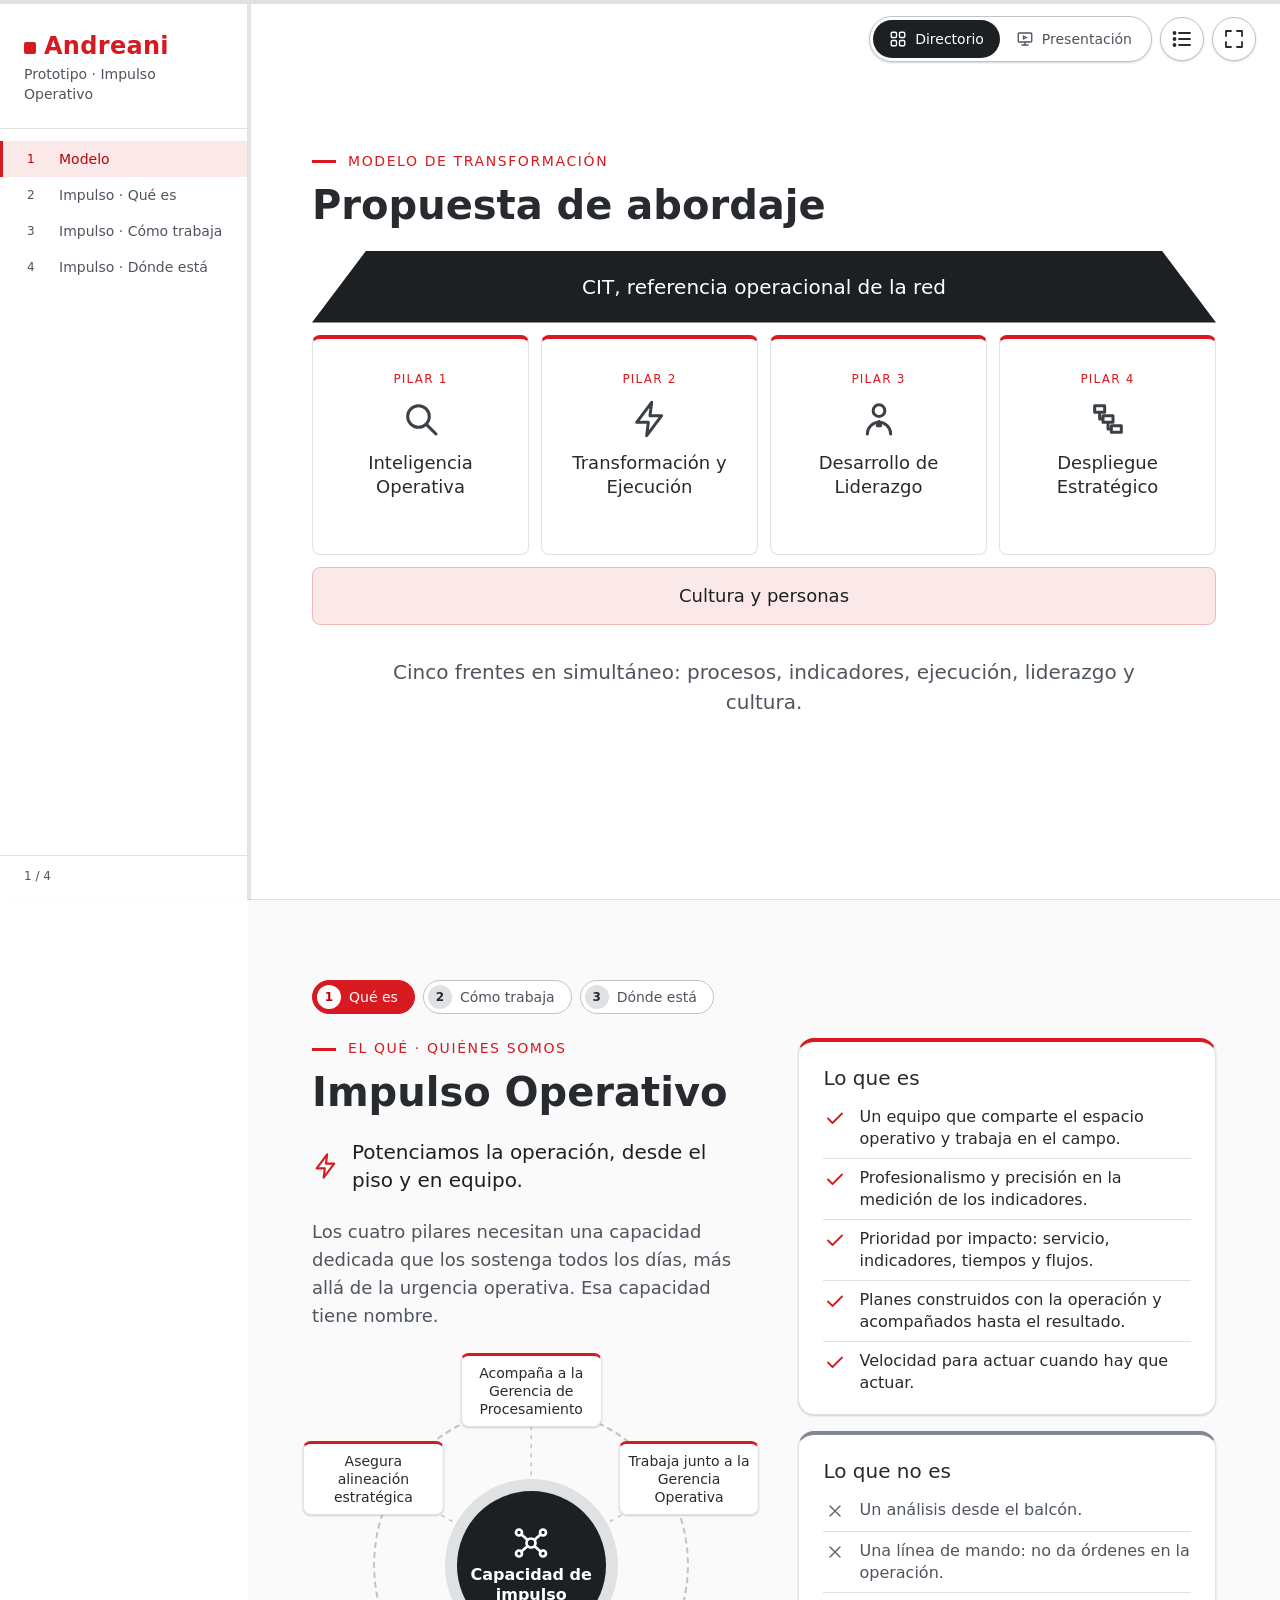
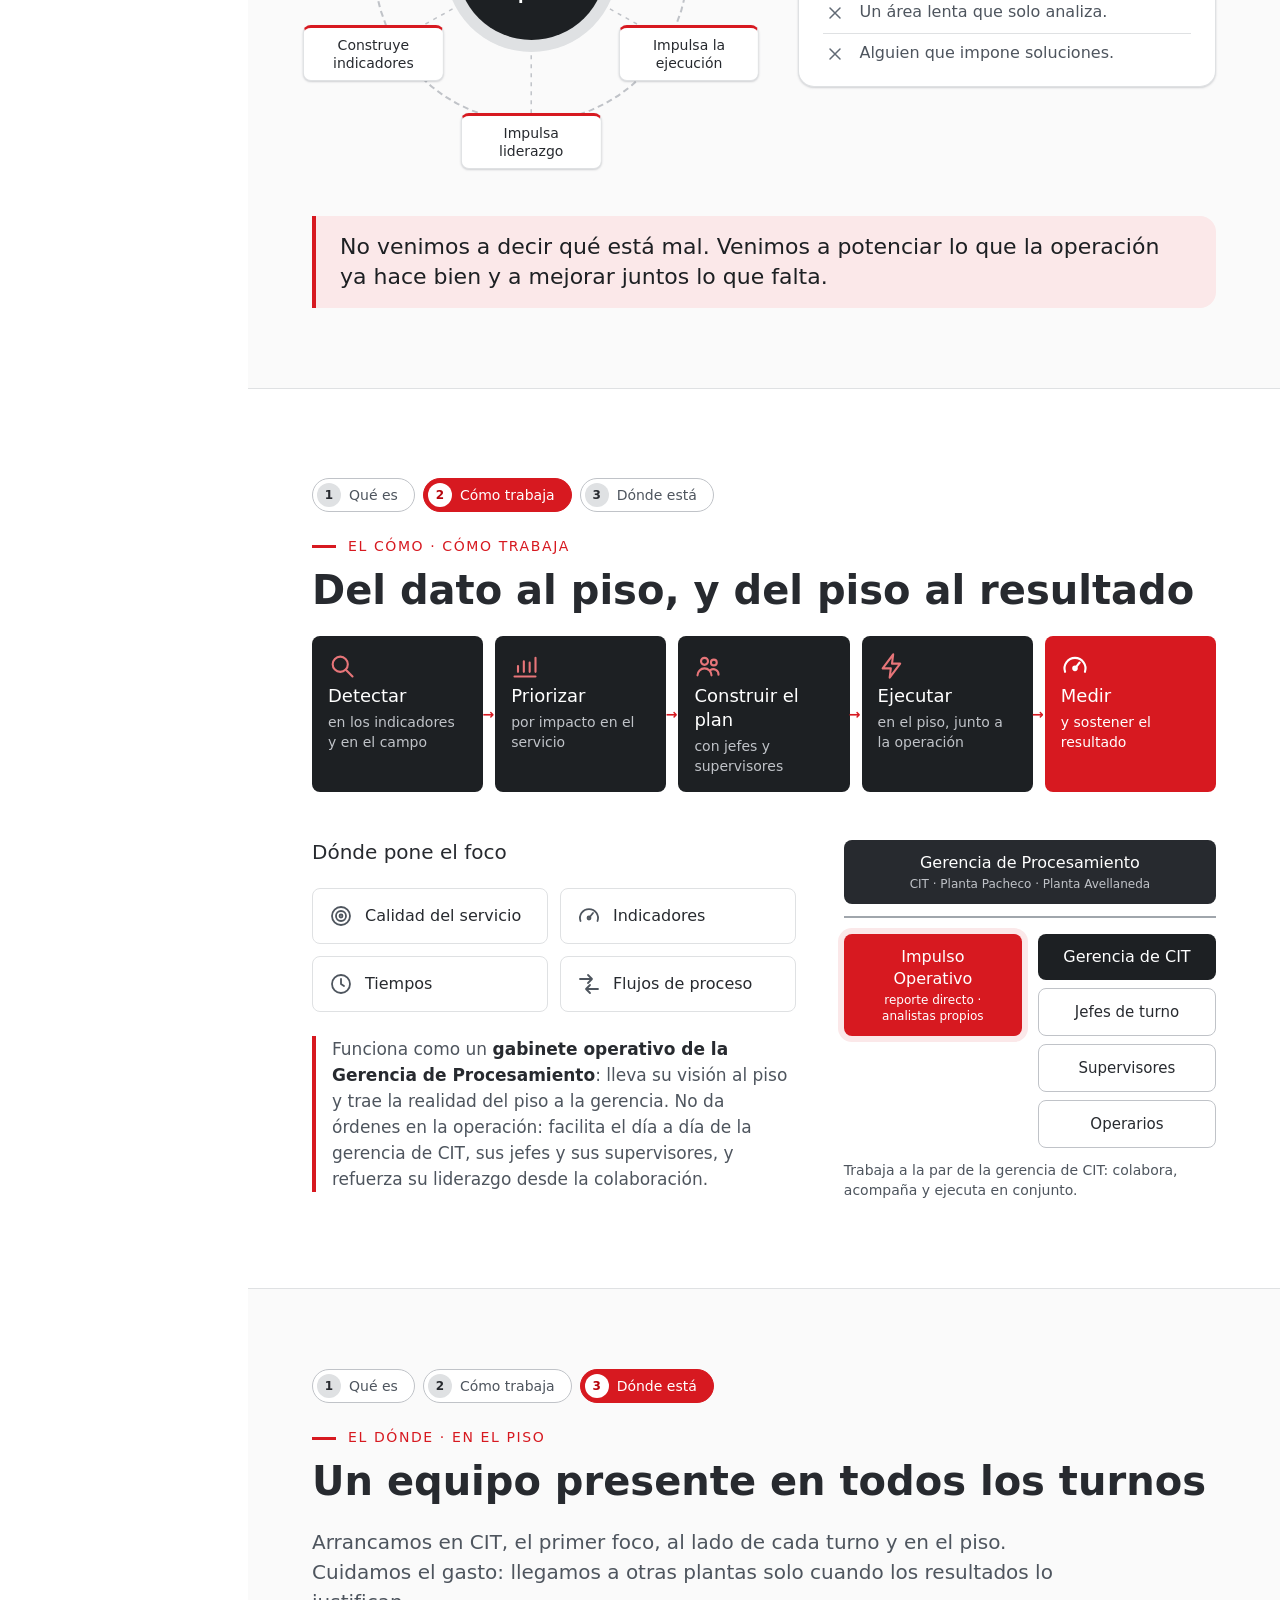
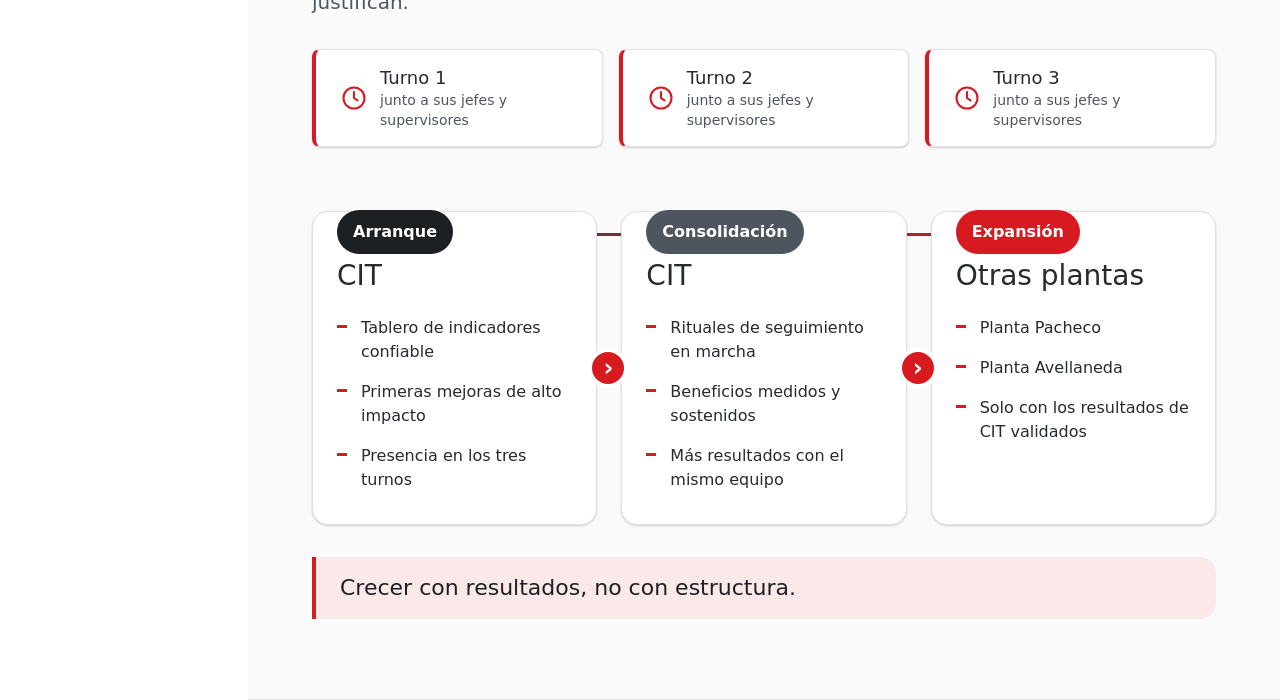
==== commit b4855342: "parches: resultado success" ====
--- a/pruebas/impulso/index.html
+++ b/pruebas/impulso/index.html
@@ -185,6 +185,8 @@
   </div>
 </section>
 
+<!-- presentacion.js usa estas barras sin chequear: sin ellas se corta y la pagina queda en blanco -->
+<div hidden aria-hidden="true"><div id="barra-disenio"></div><div id="barra-real"></div></div>
 </main>
 
 <nav class="navegador" aria-label="Avanzar y retroceder">
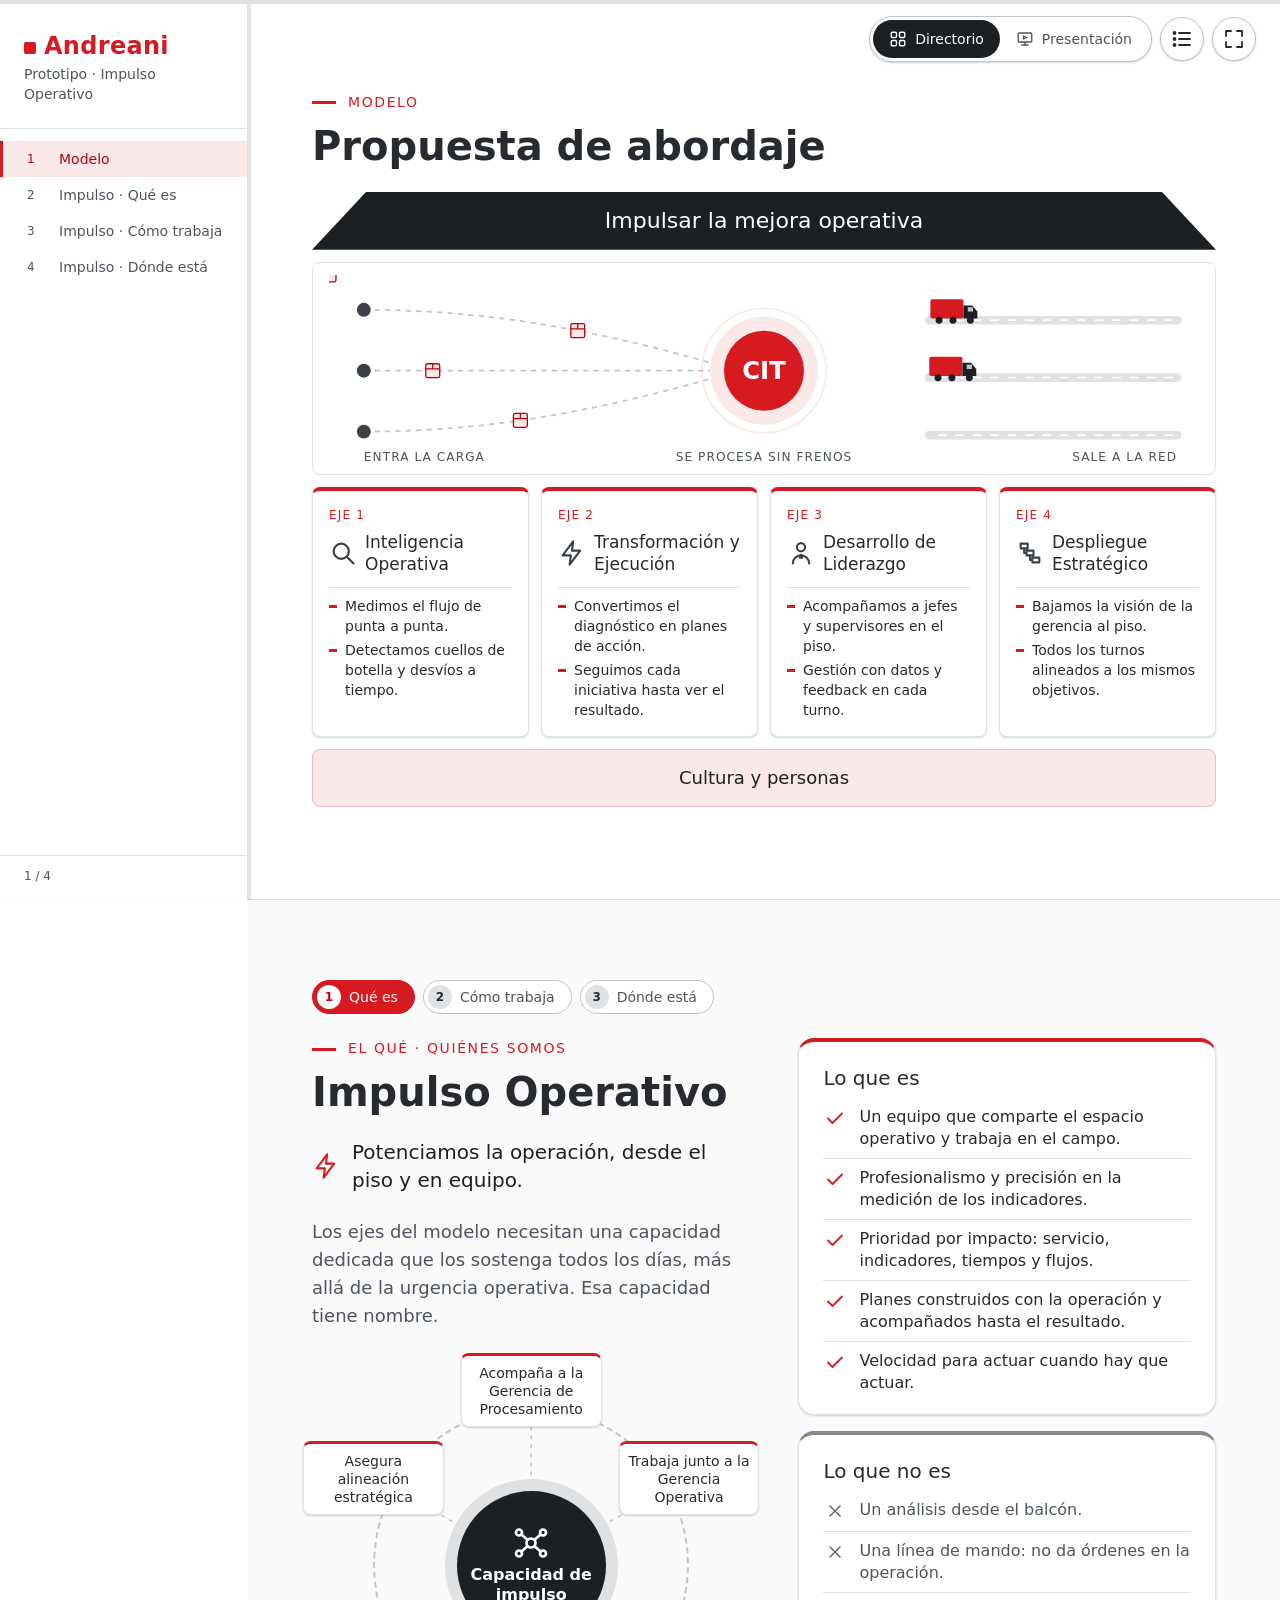
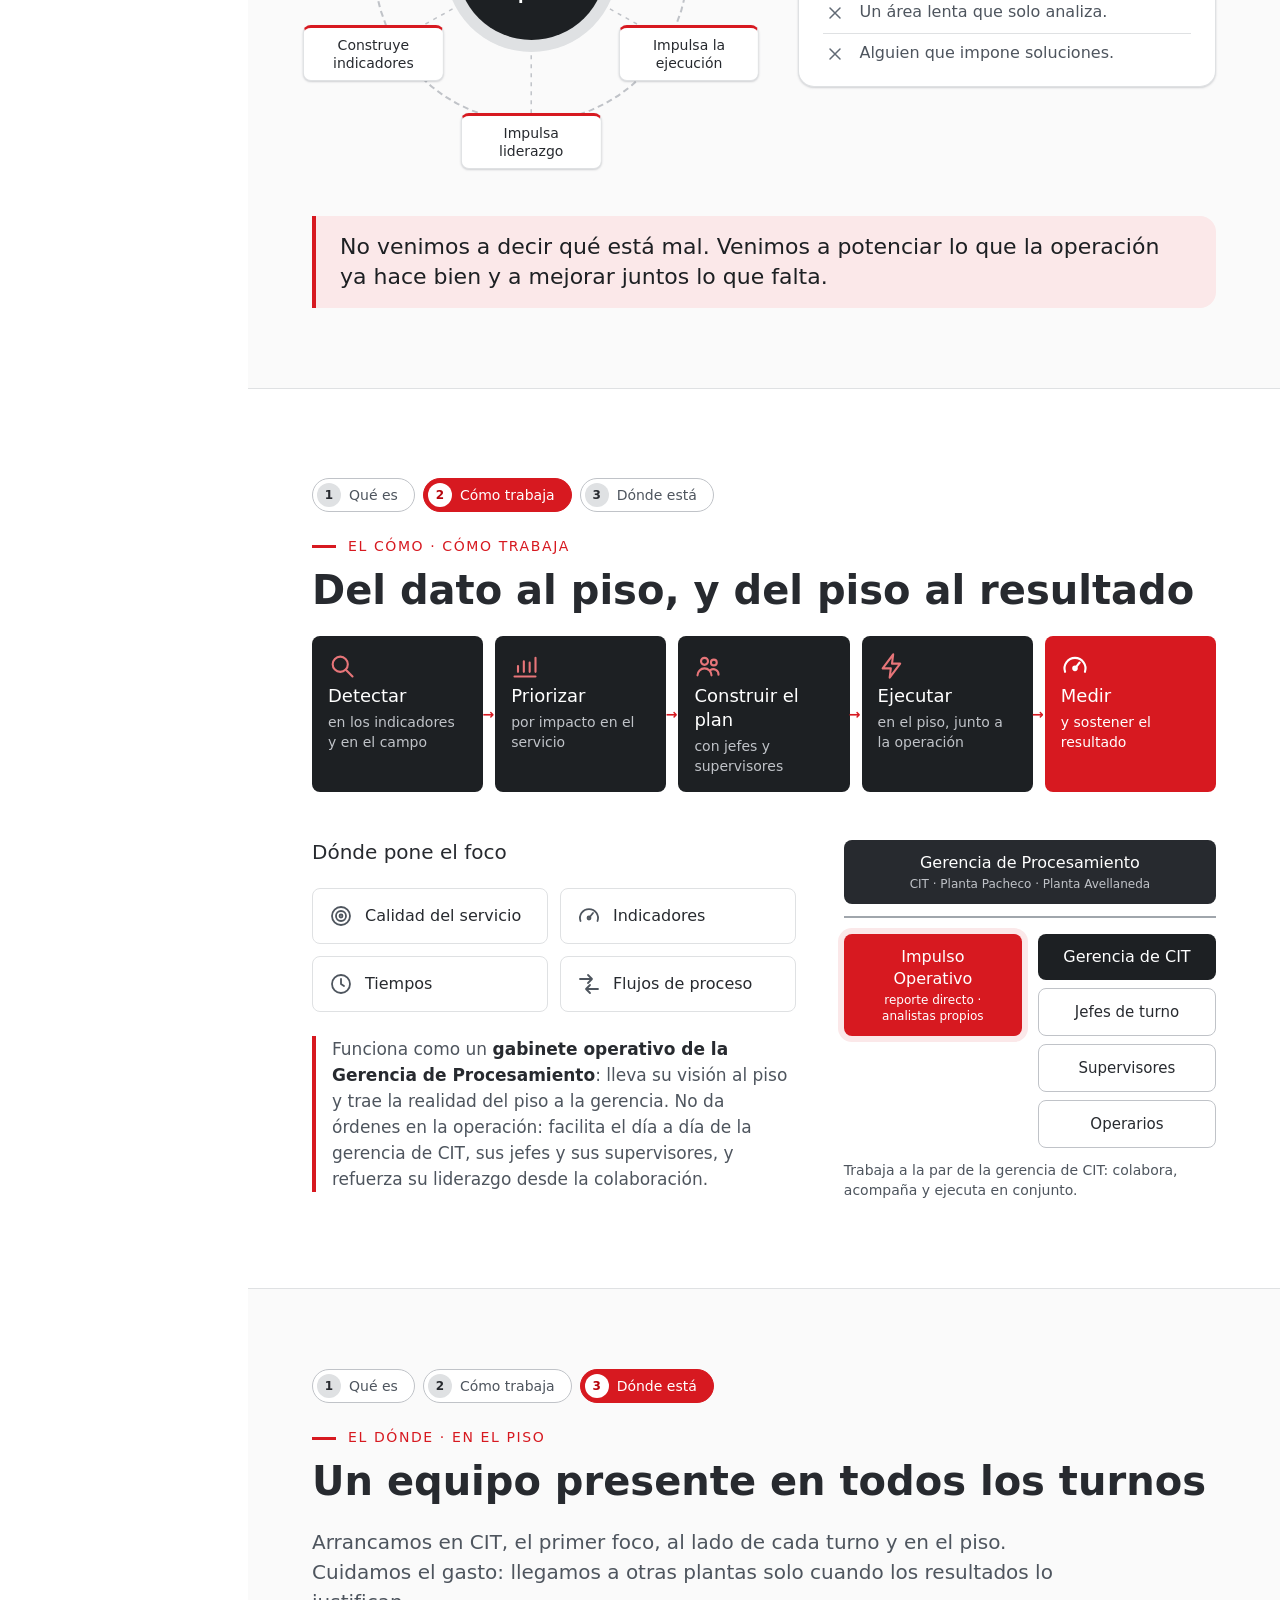
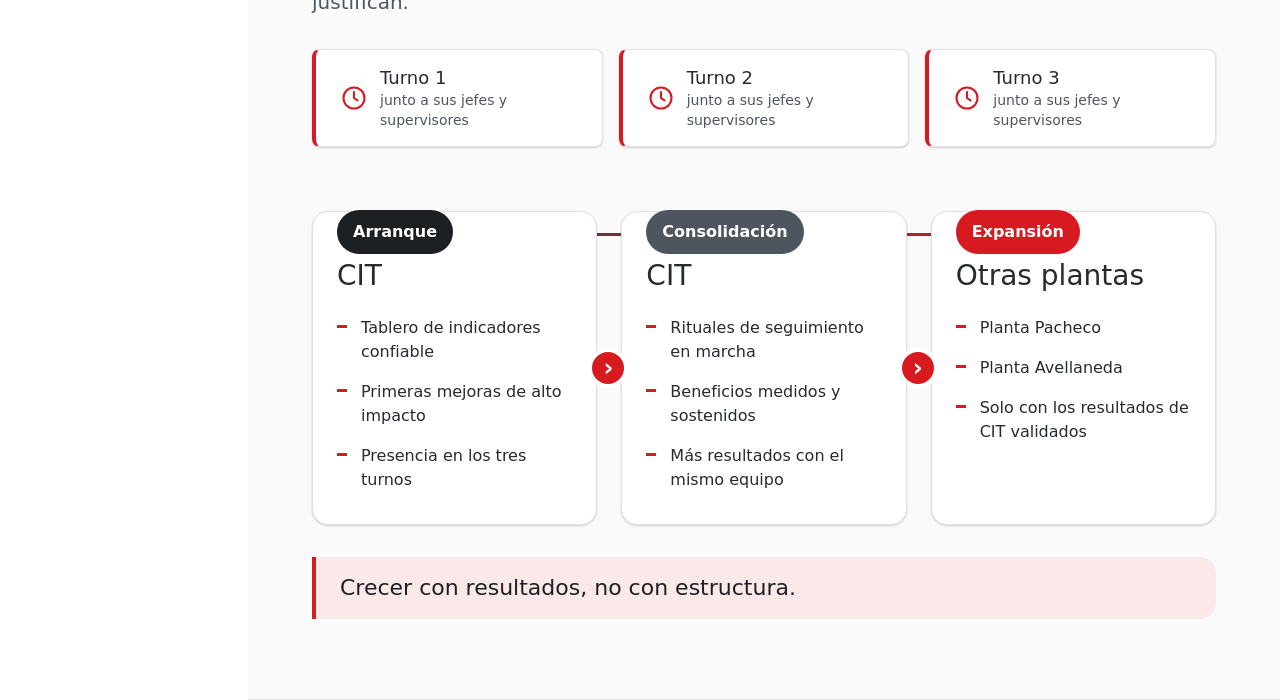
==== commit 4365c3db: "parches: resultado success" ====
--- a/pruebas/impulso/index.html
+++ b/pruebas/impulso/index.html
@@ -8,7 +8,8 @@
 <link rel="icon" type="image/svg+xml" href="../../favicon.svg">
 <link rel="stylesheet" href="../../css/estilos.css?v=1.3">
 <link rel="stylesheet" href="../../css/impulso.css?v=1.3">
-<link rel="stylesheet" href="impulso-tres.css?v=0.2">
+<link rel="stylesheet" href="impulso-tres.css?v=0.3">
+<link rel="stylesheet" href="modelo.css?v=0.3">
 <meta name="robots" content="noindex">
 <script>document.documentElement.classList.add('js');</script>
 </head>
@@ -40,20 +41,111 @@
 <!-- 1 · MODELO -->
 <section class="pantalla" id="modelo" data-titulo="Modelo">
   <div class="contenido">
-    <p class="sobretitulo revelar">Modelo de transformación</p>
+    <p class="sobretitulo revelar">Modelo</p>
     <h2 class="revelar">Propuesta de abordaje</h2>
-    <div class="templo revelar">
-      <div class="techo">CIT, referencia operacional de la red</div>
-      <div class="pilares">
-        <a class="pilar" href="#pilar-1"><span class="nro">Pilar 1</span><i data-i="lupa"></i><strong>Inteligencia Operativa</strong></a>
-        <a class="pilar" href="#pilar-2"><span class="nro">Pilar 2</span><i data-i="rayo"></i><strong>Transformación y Ejecución</strong></a>
-        <a class="pilar" href="#pilar-3"><span class="nro">Pilar 3</span><i data-i="lider"></i><strong>Desarrollo de Liderazgo</strong></a>
-        <a class="pilar" href="#pilar-4"><span class="nro">Pilar 4</span><i data-i="cascada"></i><strong>Despliegue Estratégico</strong></a>
-      </div>
+    <div class="templo templo-flujo revelar">
+      <div class="techo">Impulsar la mejora operativa</div>
+      <figure class="carga" aria-label="Animación: la carga entra a CIT, se procesa y sale en camiones hacia la red">
+        <svg viewBox="0 0 1000 220" role="img" aria-labelledby="carga-t" id="svg-modelo">
+          <title id="carga-t">La carga entra a CIT, vuela a los camiones y sale a la red</title>
+          <defs>
+            <g id="m-paquete">
+              <rect x="-8" y="-8" width="16" height="16" rx="2" fill="#fbe8e9" stroke="#b6040b" stroke-width="1.5"/>
+              <path d="M-8 -2 H8 M0 -8 V-2" fill="none" stroke="#b6040b" stroke-width="1.5"/>
+            </g>
+            <g id="m-camion">
+              <rect x="-30" y="-22" width="38" height="22" rx="2" fill="#d71920"/>
+              <path d="M8 -15 H18 L24 -8 V0 H8 Z" fill="#1d2023"/>
+              <rect x="13" y="-13" width="6" height="5" fill="#c0c3c8"/>
+              <circle cx="-20" cy="2" r="4" fill="#1d2023"/><circle cx="-4" cy="2" r="4" fill="#1d2023"/><circle cx="16" cy="2" r="4" fill="#1d2023"/>
+            </g>
+          </defs>
+          <!-- rutas de entrada -->
+          <g fill="none" stroke="#c0c3c8" stroke-width="2" stroke-dasharray="6 6">
+            <path id="me1" d="M40 40 C200 40 330 70 450 104"/>
+            <path id="me2" d="M40 110 C200 110 330 110 446 110"/>
+            <path id="me3" d="M40 180 C200 180 330 150 450 116"/>
+          </g>
+          <g fill="#3a4046"><circle cx="40" cy="40" r="8"/><circle cx="40" cy="110" r="8"/><circle cx="40" cy="180" r="8"/></g>
+          <!-- carriles de salida -->
+          <g fill="none" stroke="#dfe1e3" stroke-width="10" stroke-linecap="round">
+            <path d="M690 52 H975"/><path d="M690 118 H975"/><path d="M690 184 H975"/>
+          </g>
+          <g fill="none" stroke="#ffffff" stroke-width="2" stroke-dasharray="10 10">
+            <path d="M700 52 H970"/><path d="M700 118 H970"/><path d="M700 184 H970"/>
+          </g>
+          <path id="ms1" d="M720 50 H990" fill="none"/>
+          <path id="ms2" d="M720 116 H990" fill="none"/>
+          <path id="ms3" d="M720 182 H990" fill="none"/>
+          <path id="mv1" d="M548 96 Q620 10 712 30" fill="none"/>
+          <path id="mv2" d="M556 110 Q630 60 712 96" fill="none"/>
+          <path id="mv3" d="M548 124 Q630 110 712 162" fill="none"/>
+          <!-- paquetes que llegan -->
+          <use href="#m-paquete"><animateMotion dur="3.2s" repeatCount="indefinite"><mpath href="#me1"/></animateMotion></use>
+          <use href="#m-paquete"><animateMotion dur="3.6s" begin="1.2s" repeatCount="indefinite"><mpath href="#me2"/></animateMotion></use>
+          <use href="#m-paquete"><animateMotion dur="3s" begin="0.6s" repeatCount="indefinite"><mpath href="#me3"/></animateMotion></use>
+          <use href="#m-paquete"><animateMotion dur="3.4s" begin="2s" repeatCount="indefinite"><mpath href="#me2"/></animateMotion></use>
+          <!-- camiones: esperan en el muelle, reciben el paquete y salen -->
+          <use href="#m-camion" opacity="0">
+            <animateMotion dur="4.5s" repeatCount="indefinite" calcMode="linear" keyPoints="0;0;1;1" keyTimes="0;0.42;0.9;1"><mpath href="#ms1"/></animateMotion>
+            <animate attributeName="opacity" dur="4.5s" repeatCount="indefinite" values="0;1;1;0;0" keyTimes="0;0.06;0.84;0.9;1"/>
+          </use>
+          <use href="#m-camion" opacity="0">
+            <animateMotion dur="4.5s" begin="1.5s" repeatCount="indefinite" calcMode="linear" keyPoints="0;0;1;1" keyTimes="0;0.42;0.9;1"><mpath href="#ms2"/></animateMotion>
+            <animate attributeName="opacity" dur="4.5s" begin="1.5s" repeatCount="indefinite" values="0;1;1;0;0" keyTimes="0;0.06;0.84;0.9;1"/>
+          </use>
+          <use href="#m-camion" opacity="0">
+            <animateMotion dur="4.5s" begin="3s" repeatCount="indefinite" calcMode="linear" keyPoints="0;0;1;1" keyTimes="0;0.42;0.9;1"><mpath href="#ms3"/></animateMotion>
+            <animate attributeName="opacity" dur="4.5s" begin="3s" repeatCount="indefinite" values="0;1;1;0;0" keyTimes="0;0.06;0.84;0.9;1"/>
+          </use>
+          <!-- paquetes que vuelan de CIT al camión -->
+          <use href="#m-paquete" opacity="0">
+            <animateMotion dur="4.5s" repeatCount="indefinite" calcMode="linear" keyPoints="0;0;1;1" keyTimes="0;0.12;0.38;1"><mpath href="#mv1"/></animateMotion>
+            <animate attributeName="opacity" dur="4.5s" repeatCount="indefinite" values="0;0;1;1;0;0" keyTimes="0;0.11;0.13;0.37;0.39;1"/>
+          </use>
+          <use href="#m-paquete" opacity="0">
+            <animateMotion dur="4.5s" begin="1.5s" repeatCount="indefinite" calcMode="linear" keyPoints="0;0;1;1" keyTimes="0;0.12;0.38;1"><mpath href="#mv2"/></animateMotion>
+            <animate attributeName="opacity" dur="4.5s" begin="1.5s" repeatCount="indefinite" values="0;0;1;1;0;0" keyTimes="0;0.11;0.13;0.37;0.39;1"/>
+          </use>
+          <use href="#m-paquete" opacity="0">
+            <animateMotion dur="4.5s" begin="3s" repeatCount="indefinite" calcMode="linear" keyPoints="0;0;1;1" keyTimes="0;0.12;0.38;1"><mpath href="#mv3"/></animateMotion>
+            <animate attributeName="opacity" dur="4.5s" begin="3s" repeatCount="indefinite" values="0;0;1;1;0;0" keyTimes="0;0.11;0.13;0.37;0.39;1"/>
+          </use>
+          <!-- CIT -->
+          <circle cx="500" cy="110" r="46" fill="none" stroke="#e77579" stroke-width="2">
+            <animate attributeName="r" values="46;78" dur="2.4s" repeatCount="indefinite"/>
+            <animate attributeName="opacity" values="0.8;0" dur="2.4s" repeatCount="indefinite"/>
+          </circle>
+          <circle cx="500" cy="110" r="62" fill="#fbe8e9"/>
+          <circle cx="500" cy="110" r="46" fill="#d71920"/>
+          <text x="500" y="120" text-anchor="middle" fill="#ffffff" font-size="28" font-weight="700" font-family="Rubik, system-ui, sans-serif">CIT</text>
+          <g fill="#4e555e" font-size="14" font-weight="500" font-family="Roboto, system-ui, sans-serif" letter-spacing="1.2">
+            <text x="40" y="214">ENTRA LA CARGA</text>
+            <text x="500" y="214" text-anchor="middle">SE PROCESA SIN FRENOS</text>
+            <text x="975" y="214" text-anchor="end">SALE A LA RED</text>
+          </g>
+        </svg>
+        <figcaption class="sr-only">La carga tiene que fluir: entra a CIT, se procesa y sale a la red sin quedar detenida.</figcaption>
+      </figure>
+      <ol class="ejes" aria-label="Ejes del modelo">
+        <li class="eje"><span class="nro">Eje 1</span><span class="eje-cab"><i data-i="lupa"></i><strong>Inteligencia Operativa</strong></span>
+          <ul><li>Medimos el flujo de punta a punta.</li><li>Detectamos cuellos de botella y desvíos a tiempo.</li></ul></li>
+        <li class="eje"><span class="nro">Eje 2</span><span class="eje-cab"><i data-i="rayo"></i><strong>Transformación y Ejecución</strong></span>
+          <ul><li>Convertimos el diagnóstico en planes de acción.</li><li>Seguimos cada iniciativa hasta ver el resultado.</li></ul></li>
+        <li class="eje"><span class="nro">Eje 3</span><span class="eje-cab"><i data-i="lider"></i><strong>Desarrollo de Liderazgo</strong></span>
+          <ul><li>Acompañamos a jefes y supervisores en el piso.</li><li>Gestión con datos y feedback en cada turno.</li></ul></li>
+        <li class="eje"><span class="nro">Eje 4</span><span class="eje-cab"><i data-i="cascada"></i><strong>Despliegue Estratégico</strong></span>
+          <ul><li>Bajamos la visión de la gerencia al piso.</li><li>Todos los turnos alineados a los mismos objetivos.</li></ul></li>
+      </ol>
       <div class="base">Cultura y personas</div>
     </div>
-    <p class="bajada revelar centrado">Cinco frentes en simultáneo: procesos, indicadores, ejecución, liderazgo y cultura.</p>
-  </div>
+  </div>
+  <script>
+    (function () {
+      var s = document.getElementById('svg-modelo');
+      if (s && s.pauseAnimations && window.matchMedia && window.matchMedia('(prefers-reduced-motion: reduce)').matches) s.pauseAnimations();
+    })();
+  </script>
 </section>
 
 <!-- 17 · QUÉ -->
@@ -67,7 +159,7 @@
         <p class="sobretitulo revelar">El qué · quiénes somos</p>
         <h2 class="revelar">Impulso Operativo</h2>
         <p class="objetivo revelar"><i data-i="rayo"></i>Potenciamos la operación, desde el piso y en equipo.</p>
-        <p class="bajada revelar">Los cuatro pilares necesitan una capacidad dedicada que los sostenga todos los días, más allá de la urgencia operativa. Esa capacidad tiene nombre.</p>
+        <p class="bajada revelar">Los ejes del modelo necesitan una capacidad dedicada que los sostenga todos los días, más allá de la urgencia operativa. Esa capacidad tiene nombre.</p>
         <figure class="hub hub-vivo revelar" aria-label="Capacidad de impulso conectada a seis funciones: acompaña a la Gerencia de Procesamiento, trabaja junto a la Gerencia Operativa, impulsa la ejecución, impulsa liderazgo, construye indicadores y asegura alineación estratégica">
           <svg class="hub-lineas" viewBox="0 0 100 100" preserveAspectRatio="none" aria-hidden="true" focusable="false">
             <line x1="50" y1="50" x2="50" y2="10"/><line x1="50" y1="50" x2="86" y2="30"/><line x1="50" y1="50" x2="86" y2="70"/>
--- a/pruebas/impulso/modelo.css
+++ b/pruebas/impulso/modelo.css
@@ -0,0 +1,28 @@
+/* Modelo con ejes y flujo de carga (T-008 E10). Va después de estilos.css. Paleta D-045. */
+.templo-flujo { max-width: 1120px; gap: var(--c-spacing-3); }
+.templo-flujo .techo { font-size: 22px; line-height: 26px; padding: var(--c-spacing-4) var(--c-spacing-5); }
+
+.carga { margin: 0; padding: var(--c-spacing-3) var(--c-spacing-4) var(--c-spacing-2); background: var(--c-color-surface); border: 1px solid var(--c-gray-100); border-radius: var(--c-border-radius-small); }
+.carga svg { display: block; width: 100%; height: auto; max-height: 200px; }
+
+.ejes { display: grid; grid-template-columns: repeat(4, 1fr); gap: var(--c-spacing-3); }
+.eje { display: flex; flex-direction: column; gap: var(--c-spacing-2); padding: var(--c-spacing-4); background: var(--c-color-surface); border: 1px solid var(--c-gray-100); border-top: 4px solid var(--c-red-600); border-radius: var(--c-border-radius-small); box-shadow: var(--shadow-bottom-subtle); transition: transform 200ms, box-shadow 200ms; }
+.eje:hover { transform: translateY(-3px); box-shadow: var(--shadow-bottom-regular); }
+.eje .nro { font: 500 12px/16px var(--c-font-family-body); letter-spacing: 1.2px; text-transform: uppercase; color: var(--c-red-600); }
+.eje-cab { display: flex; align-items: center; gap: var(--c-spacing-2); }
+.eje-cab .ic { width: 28px; height: 28px; color: var(--c-gray-700); }
+.eje-cab strong { font: 500 17px/22px var(--c-font-family-headline); color: var(--c-color-text-strong); }
+.eje ul { display: grid; gap: var(--c-spacing-1); margin-top: var(--c-spacing-1); padding-top: var(--c-spacing-2); border-top: 1px solid var(--c-gray-100); }
+.eje ul li { position: relative; padding-left: var(--c-spacing-4); font-size: 14px; line-height: 20px; color: var(--c-color-text-strong); }
+.eje ul li::before { content: ""; position: absolute; left: 0; top: 9px; width: 8px; height: 3px; background: var(--c-red-600); }
+
+@media (max-width: 1023px) {
+  .ejes { grid-template-columns: 1fr 1fr; }
+}
+@media (max-width: 639px) {
+  .ejes { grid-template-columns: 1fr; }
+  .templo-flujo .techo { font-size: 18px; clip-path: none; border-radius: var(--c-border-radius-small); }
+}
+@media (prefers-reduced-motion: reduce) {
+  .eje { transition: none; }
+}
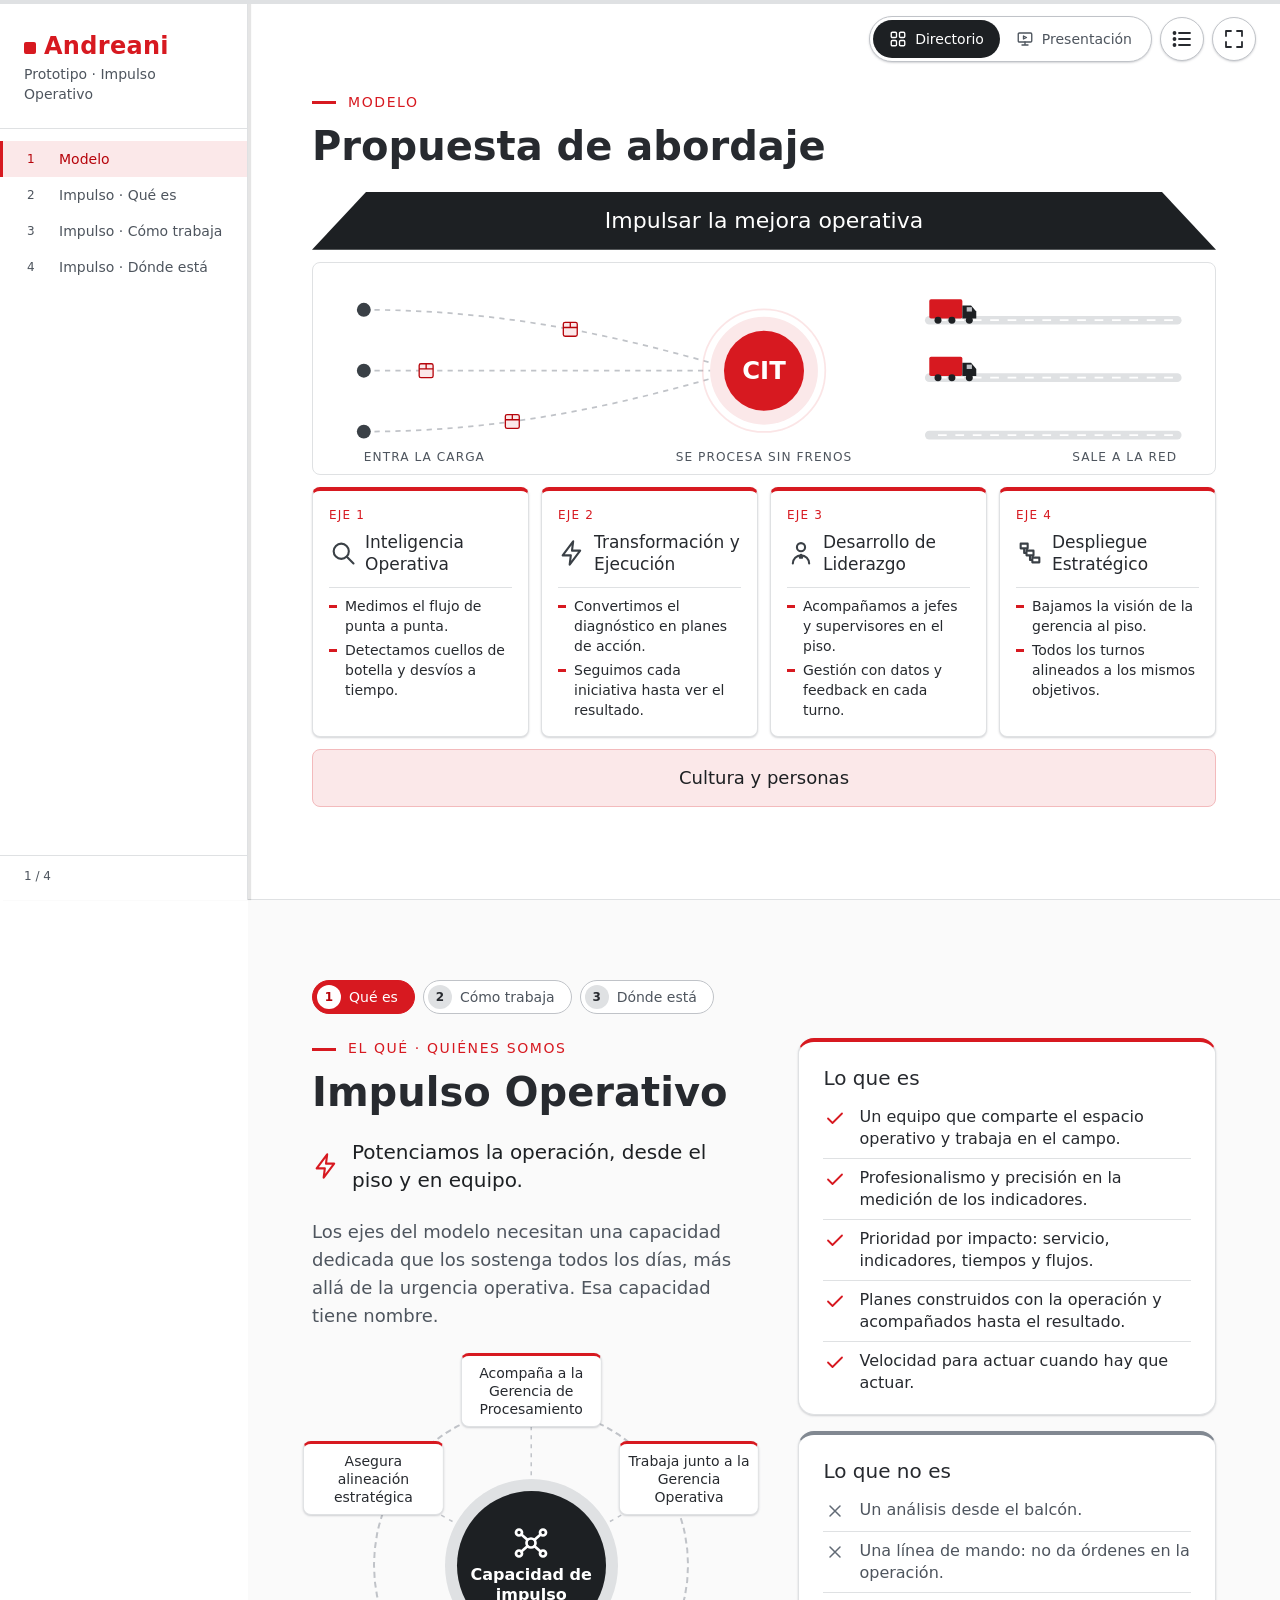
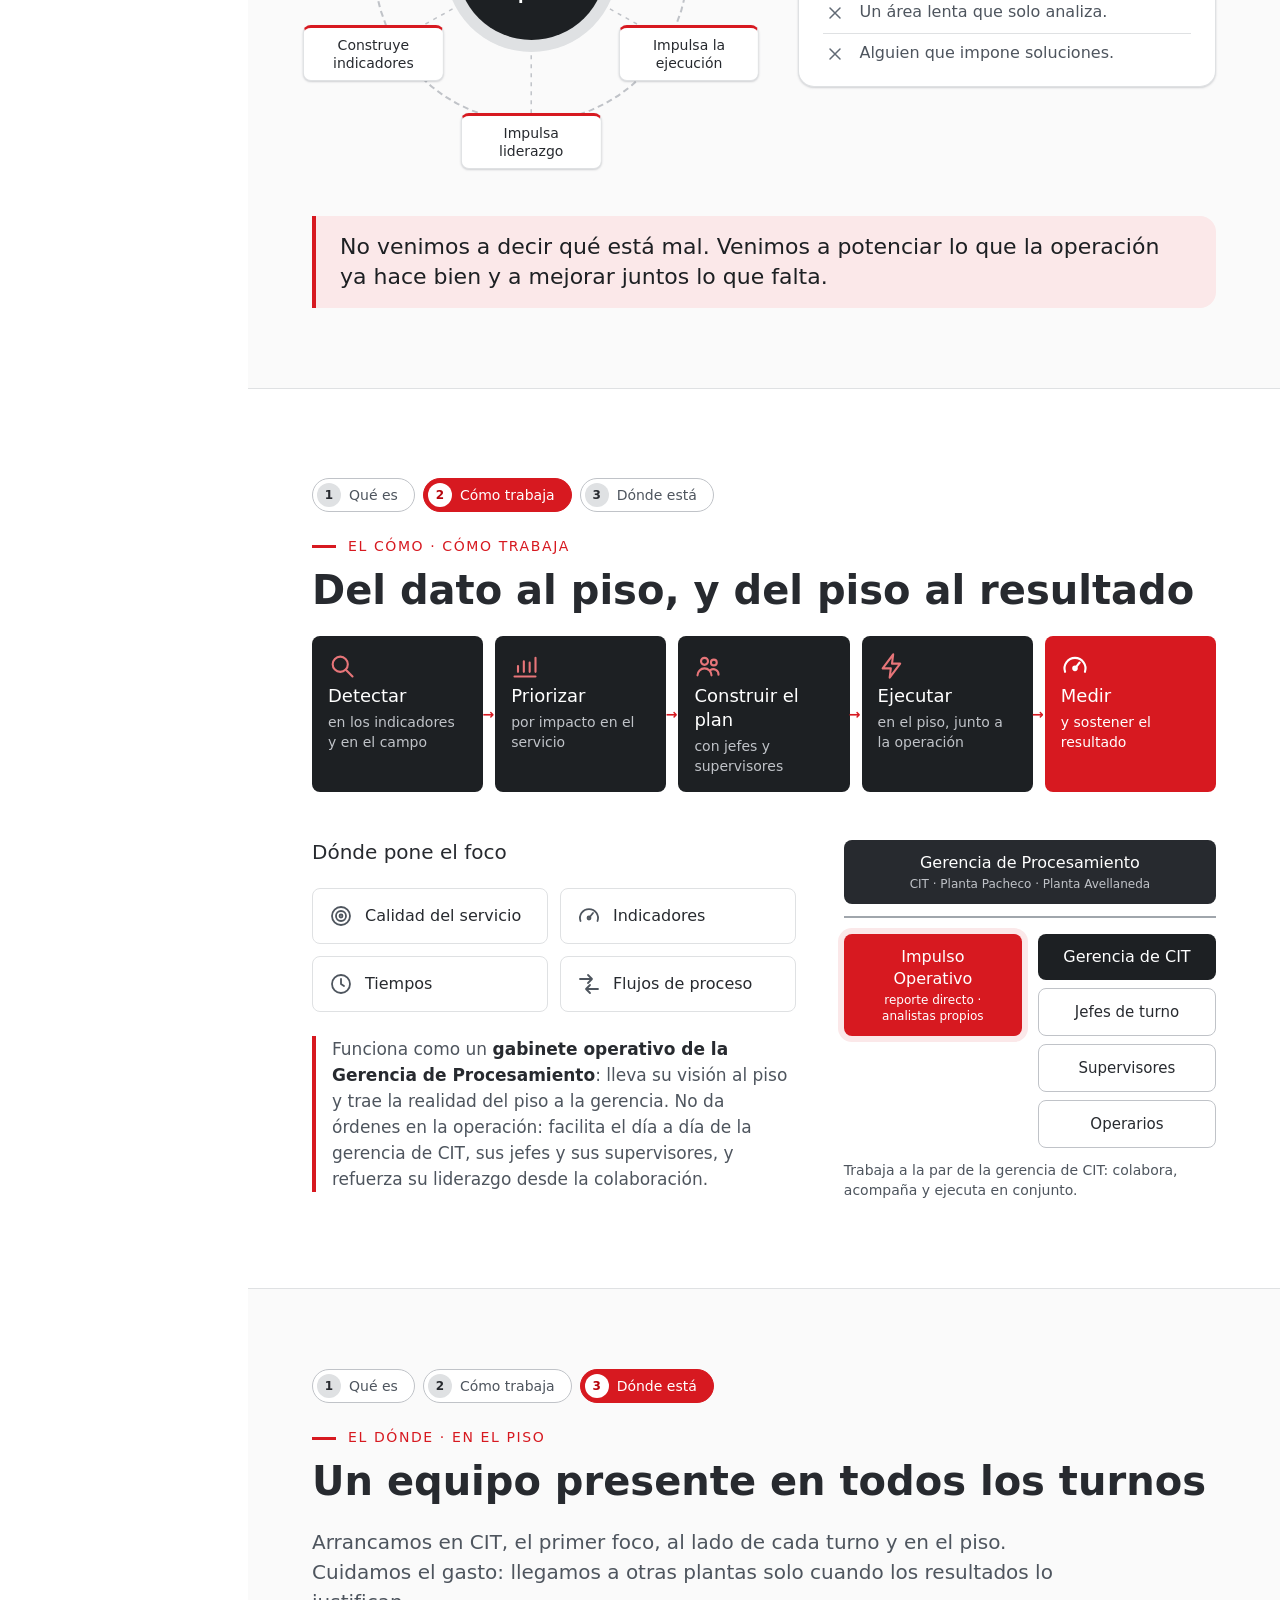
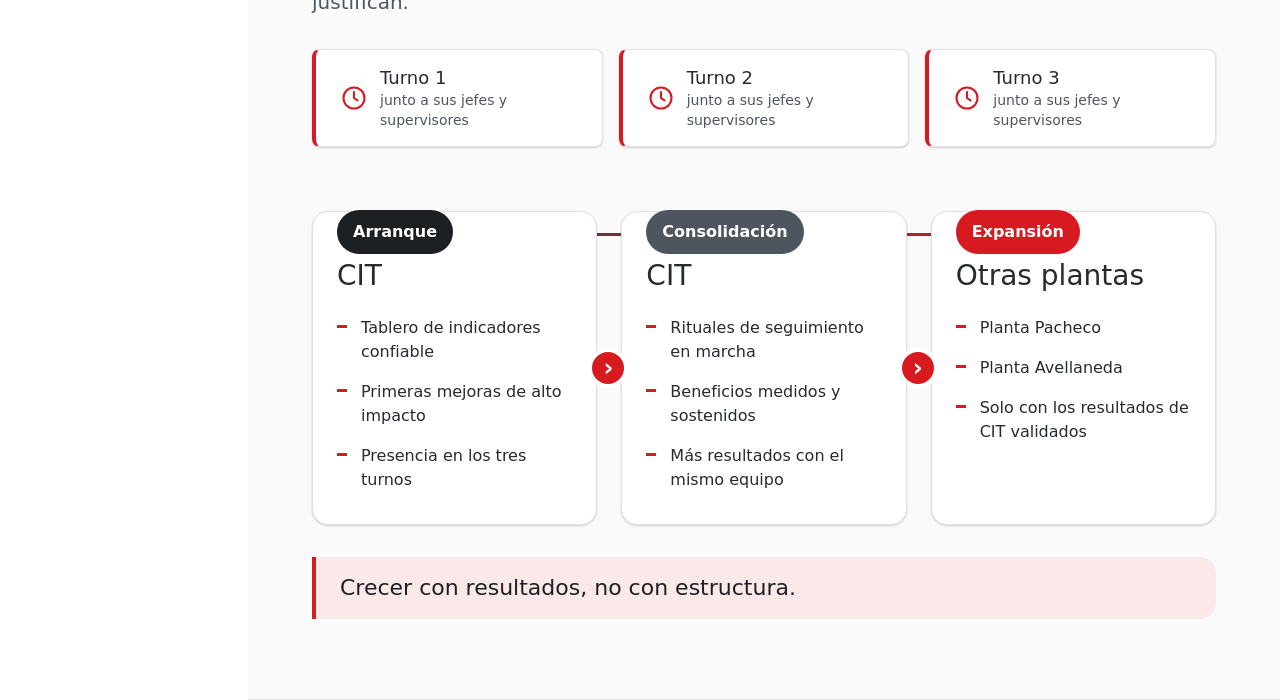
==== commit 83b4ff16: "parches: resultado success" ====
--- a/pruebas/impulso/index.html
+++ b/pruebas/impulso/index.html
@@ -80,11 +80,11 @@
           <path id="mv1" d="M548 96 Q620 10 712 30" fill="none"/>
           <path id="mv2" d="M556 110 Q630 60 712 96" fill="none"/>
           <path id="mv3" d="M548 124 Q630 110 712 162" fill="none"/>
-          <!-- paquetes que llegan -->
+          <!-- paquetes que llegan (ocultos hasta su begin: antes de empezar quedarian en 0,0) -->
           <use href="#m-paquete"><animateMotion dur="3.2s" repeatCount="indefinite"><mpath href="#me1"/></animateMotion></use>
-          <use href="#m-paquete"><animateMotion dur="3.6s" begin="1.2s" repeatCount="indefinite"><mpath href="#me2"/></animateMotion></use>
-          <use href="#m-paquete"><animateMotion dur="3s" begin="0.6s" repeatCount="indefinite"><mpath href="#me3"/></animateMotion></use>
-          <use href="#m-paquete"><animateMotion dur="3.4s" begin="2s" repeatCount="indefinite"><mpath href="#me2"/></animateMotion></use>
+          <use href="#m-paquete" opacity="0"><set attributeName="opacity" to="1" begin="1.2s"/><animateMotion dur="3.6s" begin="1.2s" repeatCount="indefinite"><mpath href="#me2"/></animateMotion></use>
+          <use href="#m-paquete" opacity="0"><set attributeName="opacity" to="1" begin="0.6s"/><animateMotion dur="3s" begin="0.6s" repeatCount="indefinite"><mpath href="#me3"/></animateMotion></use>
+          <use href="#m-paquete" opacity="0"><set attributeName="opacity" to="1" begin="2s"/><animateMotion dur="3.4s" begin="2s" repeatCount="indefinite"><mpath href="#me2"/></animateMotion></use>
           <!-- camiones: esperan en el muelle, reciben el paquete y salen -->
           <use href="#m-camion" opacity="0">
             <animateMotion dur="4.5s" repeatCount="indefinite" calcMode="linear" keyPoints="0;0;1;1" keyTimes="0;0.42;0.9;1"><mpath href="#ms1"/></animateMotion>
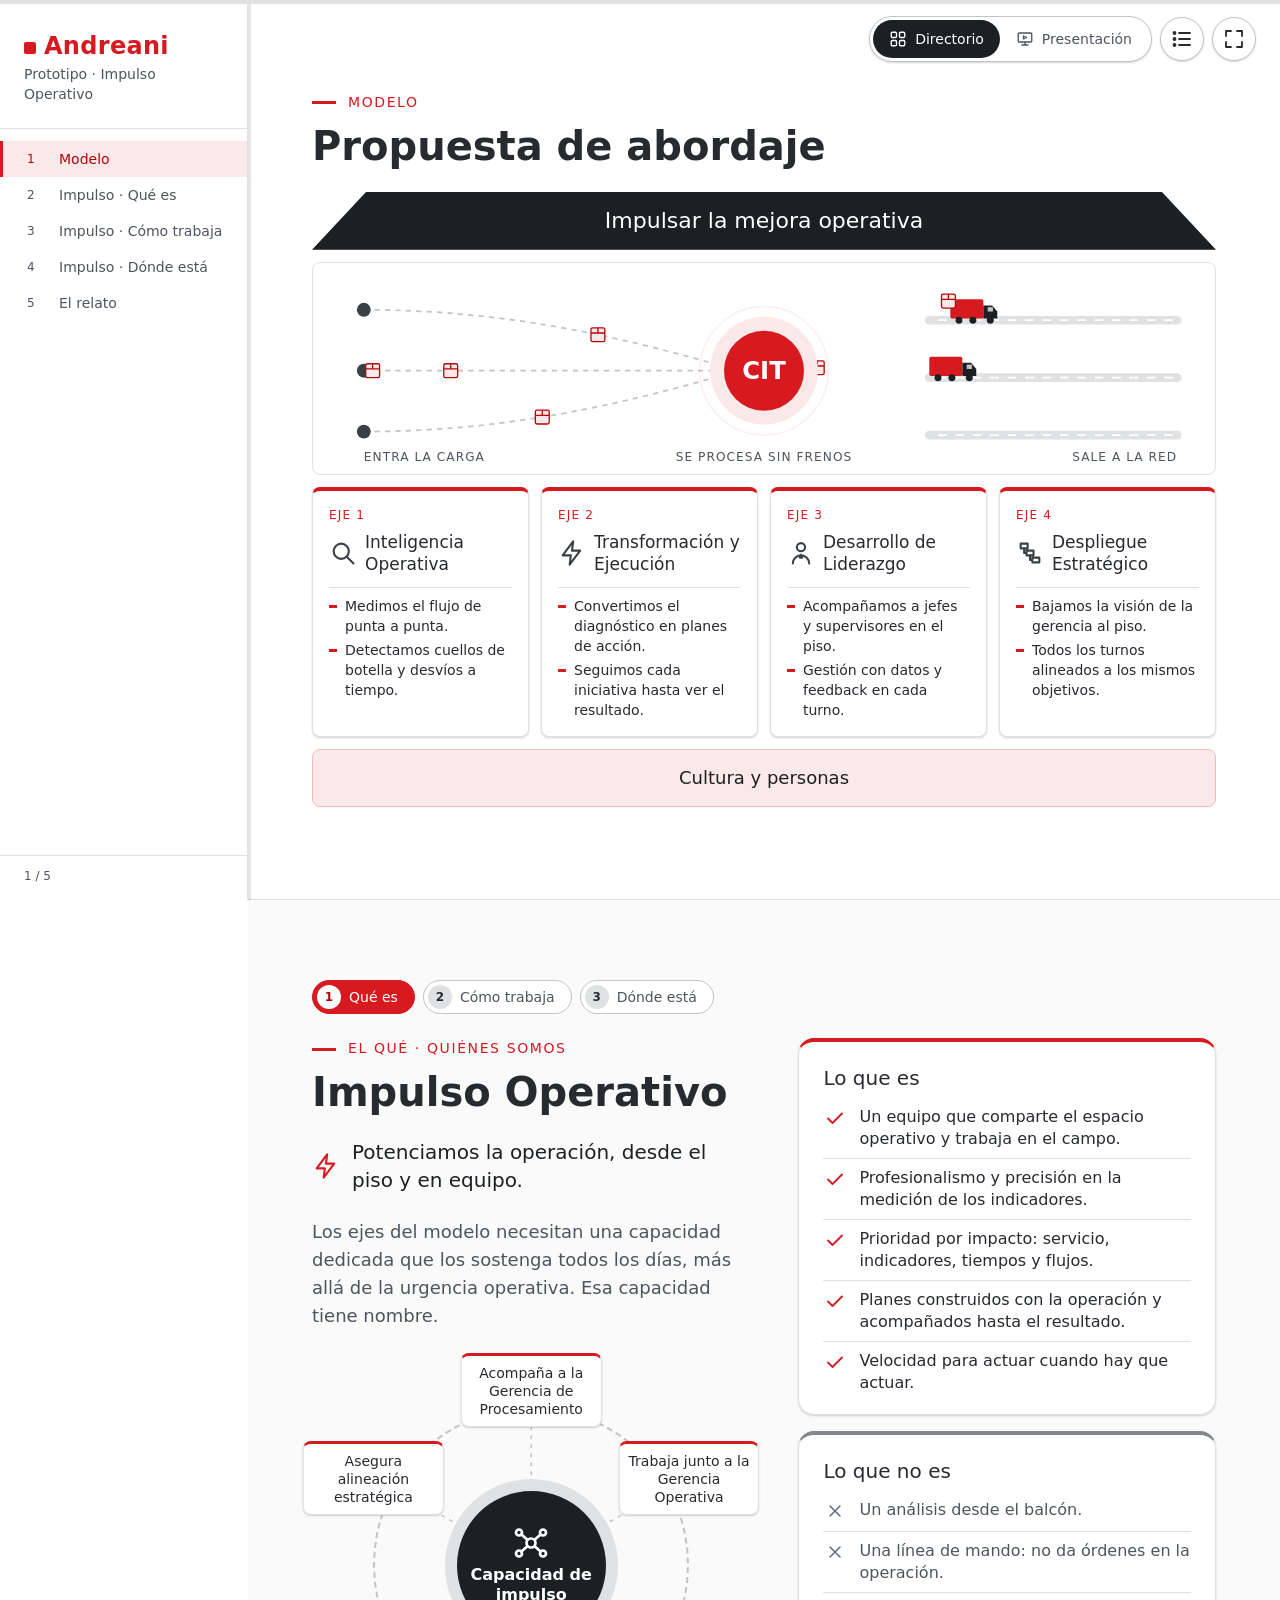
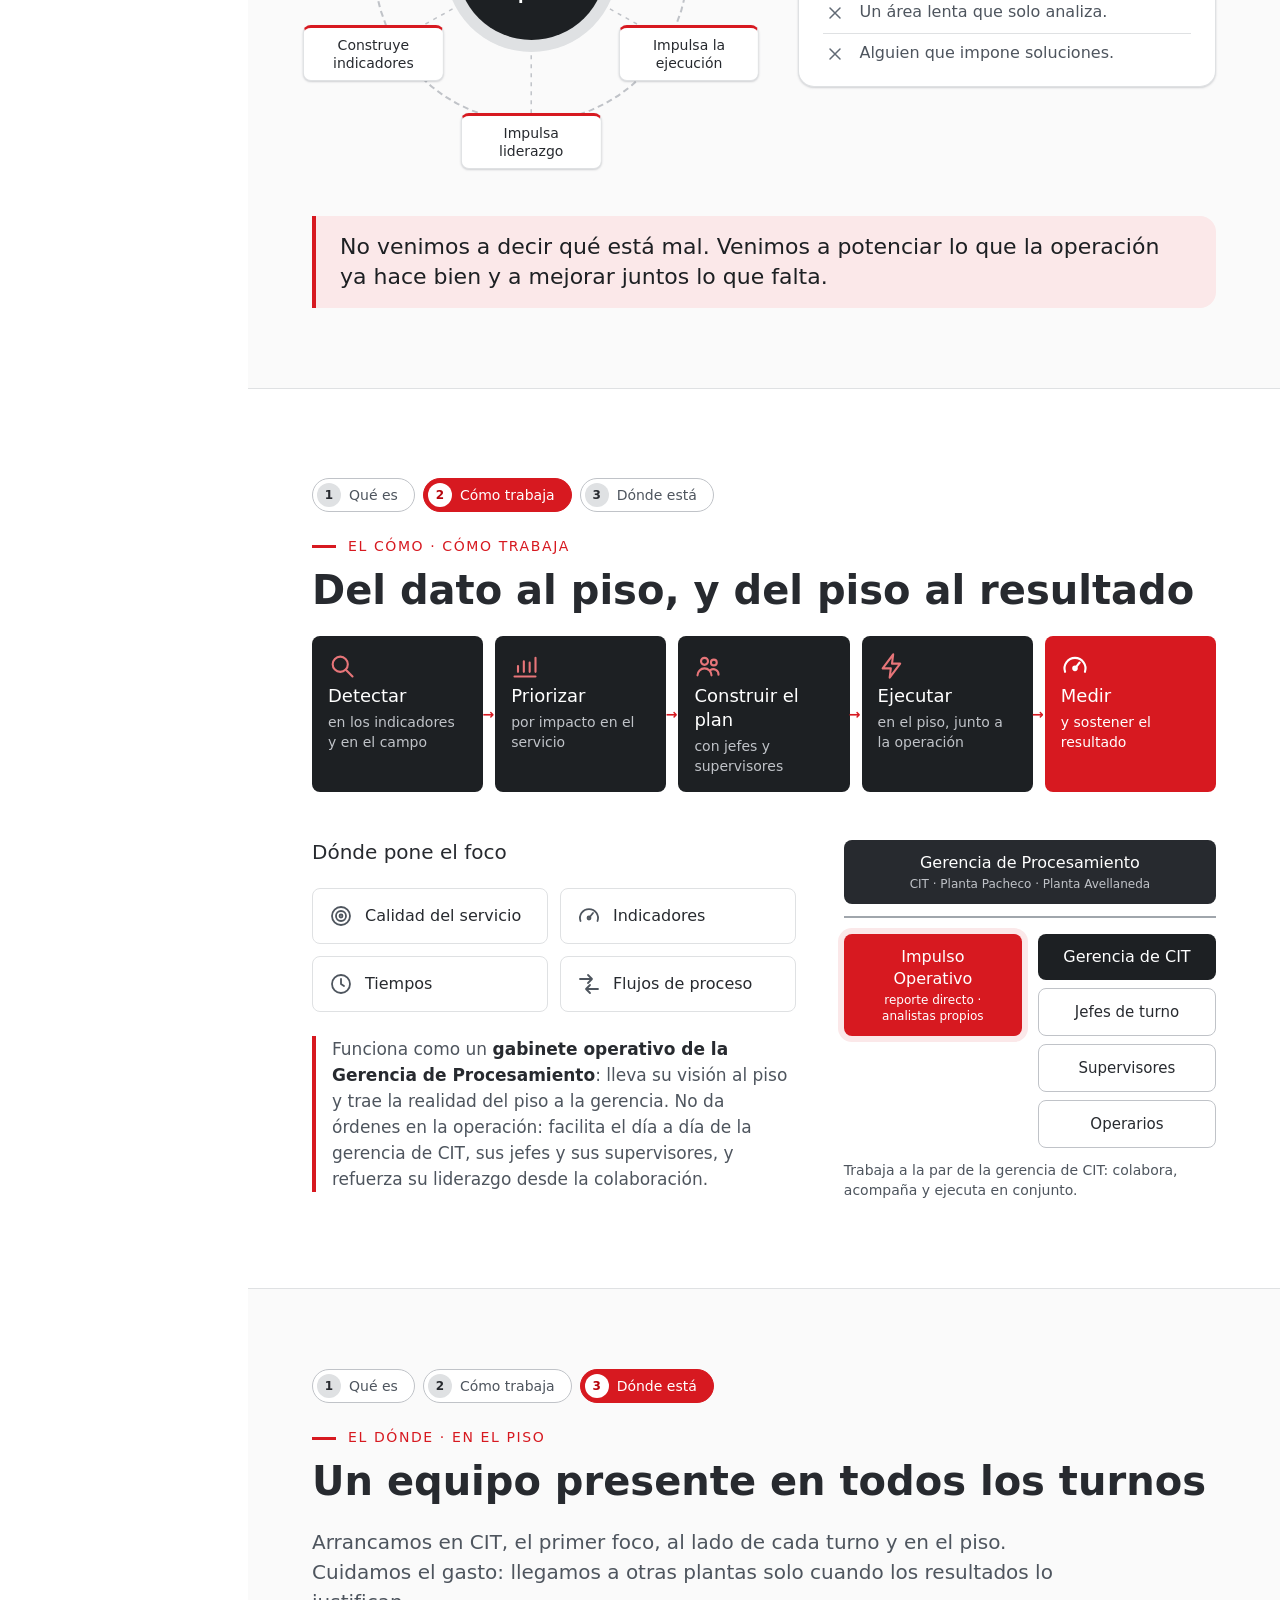
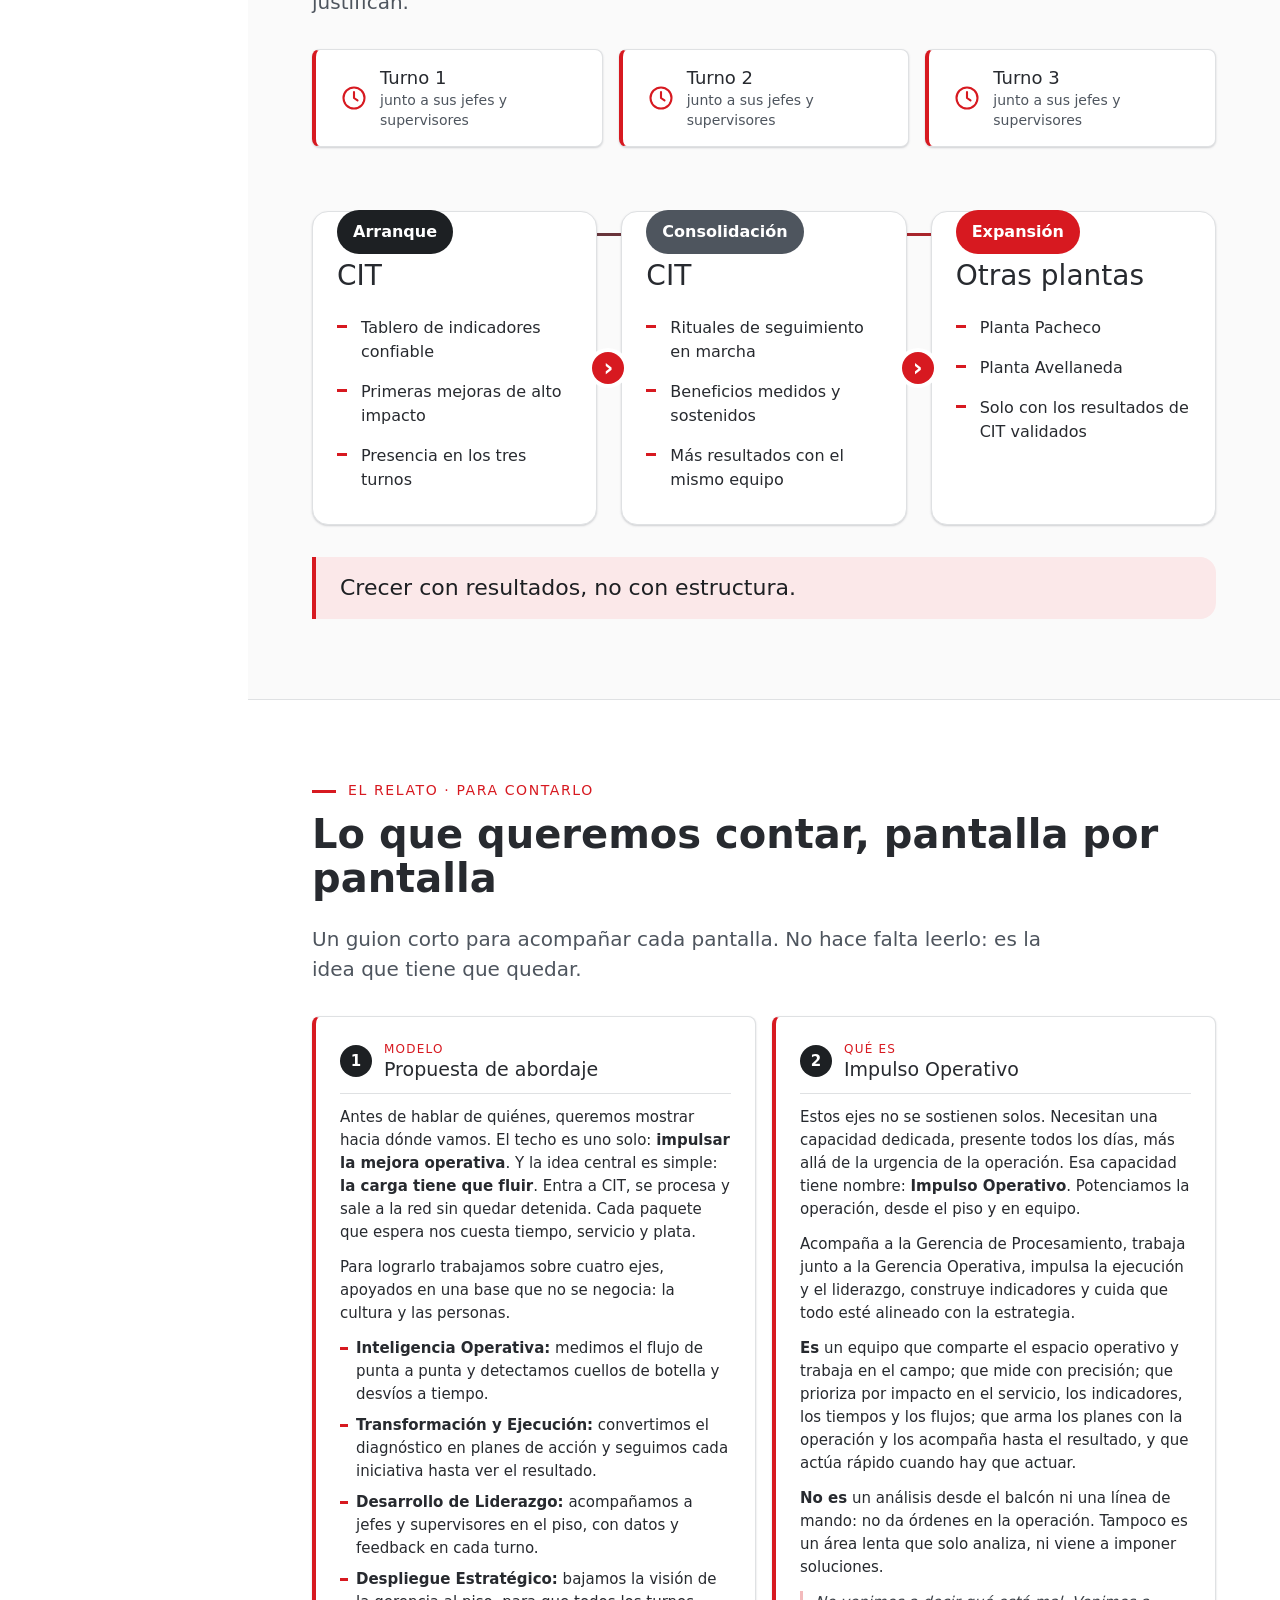
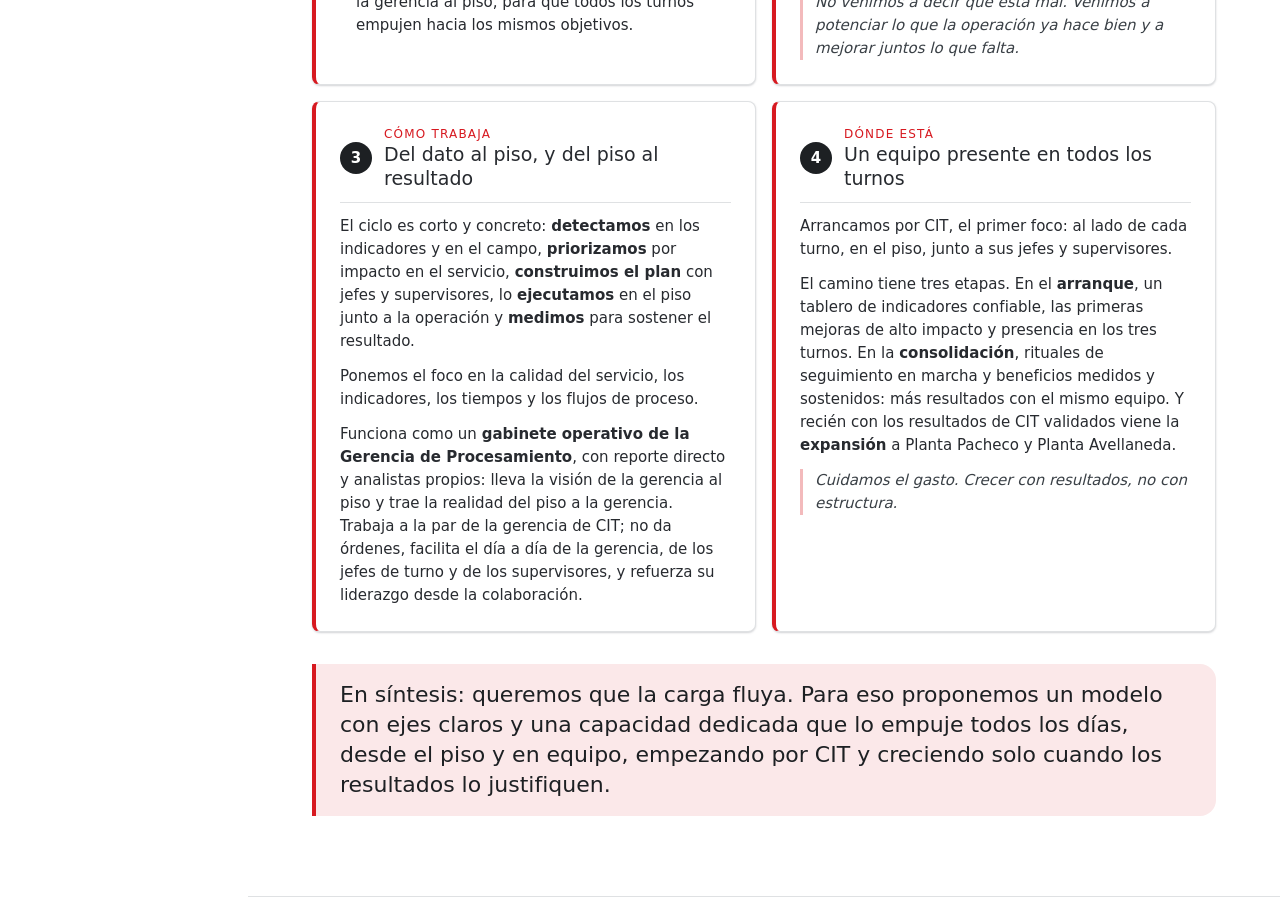
==== commit 900f63eb: "parches: resultado success" ====
--- a/pruebas/impulso/index.html
+++ b/pruebas/impulso/index.html
@@ -10,6 +10,7 @@
 <link rel="stylesheet" href="../../css/impulso.css?v=1.3">
 <link rel="stylesheet" href="impulso-tres.css?v=0.3">
 <link rel="stylesheet" href="modelo.css?v=0.3">
+<link rel="stylesheet" href="relato.css?v=0.4">
 <meta name="robots" content="noindex">
 <script>document.documentElement.classList.add('js');</script>
 </head>
@@ -23,7 +24,7 @@
     <span class="menu-proyecto">Prototipo · Impulso Operativo</span>
   </div>
   <nav aria-label="Pantallas"><ol class="menu-lista" id="menu-lista"></ol></nav>
-  <p class="menu-pie"><span id="menu-contador">1 / 4</span></p>
+  <p class="menu-pie"><span id="menu-contador">1 / 5</span></p>
 </aside>
 
 <header class="controles" aria-label="Controles de la presentación">
@@ -277,13 +278,56 @@
   </div>
 </section>
 
+<!-- 5 · RELATO -->
+<section class="pantalla" id="relato" data-titulo="El relato">
+  <div class="contenido">
+    <p class="sobretitulo revelar">El relato · para contarlo</p>
+    <h2 class="revelar">Lo que queremos contar, pantalla por pantalla</h2>
+    <p class="bajada revelar">Un guion corto para acompañar cada pantalla. No hace falta leerlo: es la idea que tiene que quedar.</p>
+    <div class="relato">
+      <article class="relato-paso revelar">
+        <a class="relato-cab" href="#modelo"><span class="relato-n">1</span><span><small>Modelo</small>Propuesta de abordaje</span></a>
+        <p>Antes de hablar de quiénes, queremos mostrar hacia dónde vamos. El techo es uno solo: <strong>impulsar la mejora operativa</strong>. Y la idea central es simple: <strong>la carga tiene que fluir</strong>. Entra a CIT, se procesa y sale a la red sin quedar detenida. Cada paquete que espera nos cuesta tiempo, servicio y plata.</p>
+        <p>Para lograrlo trabajamos sobre cuatro ejes, apoyados en una base que no se negocia: la cultura y las personas.</p>
+        <ul>
+          <li><strong>Inteligencia Operativa:</strong> medimos el flujo de punta a punta y detectamos cuellos de botella y desvíos a tiempo.</li>
+          <li><strong>Transformación y Ejecución:</strong> convertimos el diagnóstico en planes de acción y seguimos cada iniciativa hasta ver el resultado.</li>
+          <li><strong>Desarrollo de Liderazgo:</strong> acompañamos a jefes y supervisores en el piso, con datos y feedback en cada turno.</li>
+          <li><strong>Despliegue Estratégico:</strong> bajamos la visión de la gerencia al piso, para que todos los turnos empujen hacia los mismos objetivos.</li>
+        </ul>
+      </article>
+      <article class="relato-paso revelar">
+        <a class="relato-cab" href="#impulso"><span class="relato-n">2</span><span><small>Qué es</small>Impulso Operativo</span></a>
+        <p>Estos ejes no se sostienen solos. Necesitan una capacidad dedicada, presente todos los días, más allá de la urgencia de la operación. Esa capacidad tiene nombre: <strong>Impulso Operativo</strong>. Potenciamos la operación, desde el piso y en equipo.</p>
+        <p>Acompaña a la Gerencia de Procesamiento, trabaja junto a la Gerencia Operativa, impulsa la ejecución y el liderazgo, construye indicadores y cuida que todo esté alineado con la estrategia.</p>
+        <p><strong>Es</strong> un equipo que comparte el espacio operativo y trabaja en el campo; que mide con precisión; que prioriza por impacto en el servicio, los indicadores, los tiempos y los flujos; que arma los planes con la operación y los acompaña hasta el resultado, y que actúa rápido cuando hay que actuar.</p>
+        <p><strong>No es</strong> un análisis desde el balcón ni una línea de mando: no da órdenes en la operación. Tampoco es un área lenta que solo analiza, ni viene a imponer soluciones.</p>
+        <p class="relato-cita">No venimos a decir qué está mal. Venimos a potenciar lo que la operación ya hace bien y a mejorar juntos lo que falta.</p>
+      </article>
+      <article class="relato-paso revelar">
+        <a class="relato-cab" href="#impulso-como"><span class="relato-n">3</span><span><small>Cómo trabaja</small>Del dato al piso, y del piso al resultado</span></a>
+        <p>El ciclo es corto y concreto: <strong>detectamos</strong> en los indicadores y en el campo, <strong>priorizamos</strong> por impacto en el servicio, <strong>construimos el plan</strong> con jefes y supervisores, lo <strong>ejecutamos</strong> en el piso junto a la operación y <strong>medimos</strong> para sostener el resultado.</p>
+        <p>Ponemos el foco en la calidad del servicio, los indicadores, los tiempos y los flujos de proceso.</p>
+        <p>Funciona como un <strong>gabinete operativo de la Gerencia de Procesamiento</strong>, con reporte directo y analistas propios: lleva la visión de la gerencia al piso y trae la realidad del piso a la gerencia. Trabaja a la par de la gerencia de CIT; no da órdenes, facilita el día a día de la gerencia, de los jefes de turno y de los supervisores, y refuerza su liderazgo desde la colaboración.</p>
+      </article>
+      <article class="relato-paso revelar">
+        <a class="relato-cab" href="#impulso-donde"><span class="relato-n">4</span><span><small>Dónde está</small>Un equipo presente en todos los turnos</span></a>
+        <p>Arrancamos por CIT, el primer foco: al lado de cada turno, en el piso, junto a sus jefes y supervisores.</p>
+        <p>El camino tiene tres etapas. En el <strong>arranque</strong>, un tablero de indicadores confiable, las primeras mejoras de alto impacto y presencia en los tres turnos. En la <strong>consolidación</strong>, rituales de seguimiento en marcha y beneficios medidos y sostenidos: más resultados con el mismo equipo. Y recién con los resultados de CIT validados viene la <strong>expansión</strong> a Planta Pacheco y Planta Avellaneda.</p>
+        <p class="relato-cita">Cuidamos el gasto. Crecer con resultados, no con estructura.</p>
+      </article>
+    </div>
+    <blockquote class="frase frase-chica revelar">En síntesis: queremos que la carga fluya. Para eso proponemos un modelo con ejes claros y una capacidad dedicada que lo empuje todos los días, desde el piso y en equipo, empezando por CIT y creciendo solo cuando los resultados lo justifiquen.</blockquote>
+  </div>
+</section>
+
 <!-- presentacion.js usa estas barras sin chequear: sin ellas se corta y la pagina queda en blanco -->
 <div hidden aria-hidden="true"><div id="barra-disenio"></div><div id="barra-real"></div></div>
 </main>
 
 <nav class="navegador" aria-label="Avanzar y retroceder">
   <button class="btn-icono" id="btn-anterior" type="button" aria-label="Pantalla anterior"><i data-i="arriba"></i></button>
-  <span id="nav-contador" aria-live="polite">1 / 4</span>
+  <span id="nav-contador" aria-live="polite">1 / 5</span>
   <button class="btn-icono" id="btn-siguiente" type="button" aria-label="Pantalla siguiente"><i data-i="abajo"></i></button>
 </nav>
 
--- a/pruebas/impulso/relato.css
+++ b/pruebas/impulso/relato.css
@@ -0,0 +1,20 @@
+/* El relato: guion de la presentación (T-008 E10). Va después de estilos.css. Paleta D-045. */
+.relato { display: grid; grid-template-columns: 1fr 1fr; gap: var(--c-spacing-4); }
+.relato-paso { display: flex; flex-direction: column; gap: var(--c-spacing-3); padding: var(--c-spacing-5); background: var(--c-color-surface); border: 1px solid var(--c-gray-100); border-left: 4px solid var(--c-red-600); border-radius: var(--c-border-radius-small); box-shadow: var(--shadow-bottom-subtle); }
+.relato-cab { display: flex; align-items: center; gap: var(--c-spacing-3); text-decoration: none; color: var(--c-color-text-strong); font: 500 19px/24px var(--c-font-family-headline); padding-bottom: var(--c-spacing-3); border-bottom: 1px solid var(--c-gray-100); }
+.relato-cab:hover { color: var(--c-red-700); }
+.relato-cab small { display: block; font: 500 12px/16px var(--c-font-family-body); letter-spacing: 1.2px; text-transform: uppercase; color: var(--c-red-600); }
+.relato-n { flex: none; width: 32px; height: 32px; border-radius: 50%; display: inline-flex; align-items: center; justify-content: center; background: var(--c-gray-900); color: #fff; font: 700 15px/1 var(--c-font-family-headline); }
+.relato-paso p, .relato-paso li { font-size: 15px; line-height: 23px; color: var(--c-color-text-strong); }
+.relato-paso ul { display: grid; gap: var(--c-spacing-2); }
+.relato-paso li { position: relative; padding-left: var(--c-spacing-4); }
+.relato-paso li::before { content: ""; position: absolute; left: 0; top: 10px; width: 8px; height: 3px; background: var(--c-red-600); }
+.relato-cita { font-style: italic; color: var(--c-gray-700) !important; padding-left: var(--c-spacing-3); border-left: 3px solid var(--c-red-200); }
+
+@media (max-width: 1023px) {
+  .relato { grid-template-columns: 1fr; }
+}
+@media print {
+  .relato { grid-template-columns: 1fr; }
+  .relato-paso { box-shadow: none; break-inside: avoid; }
+}
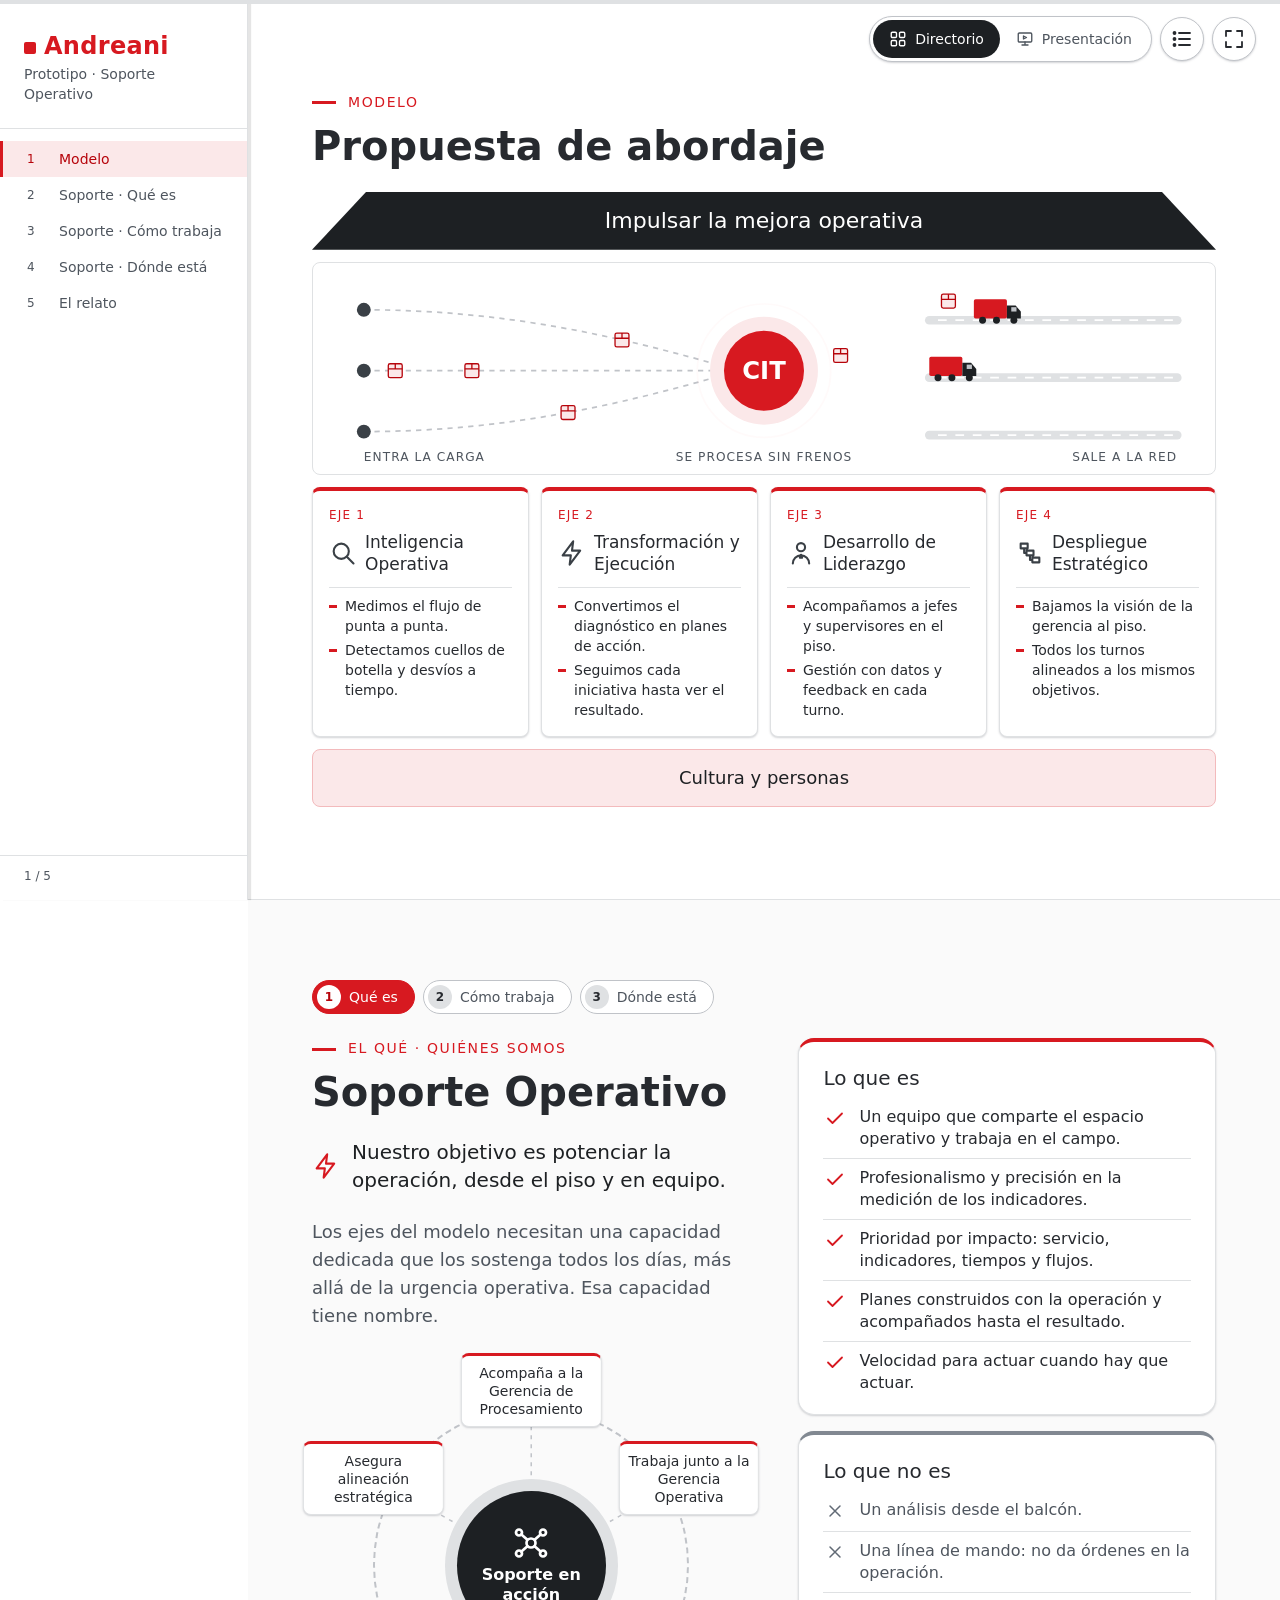
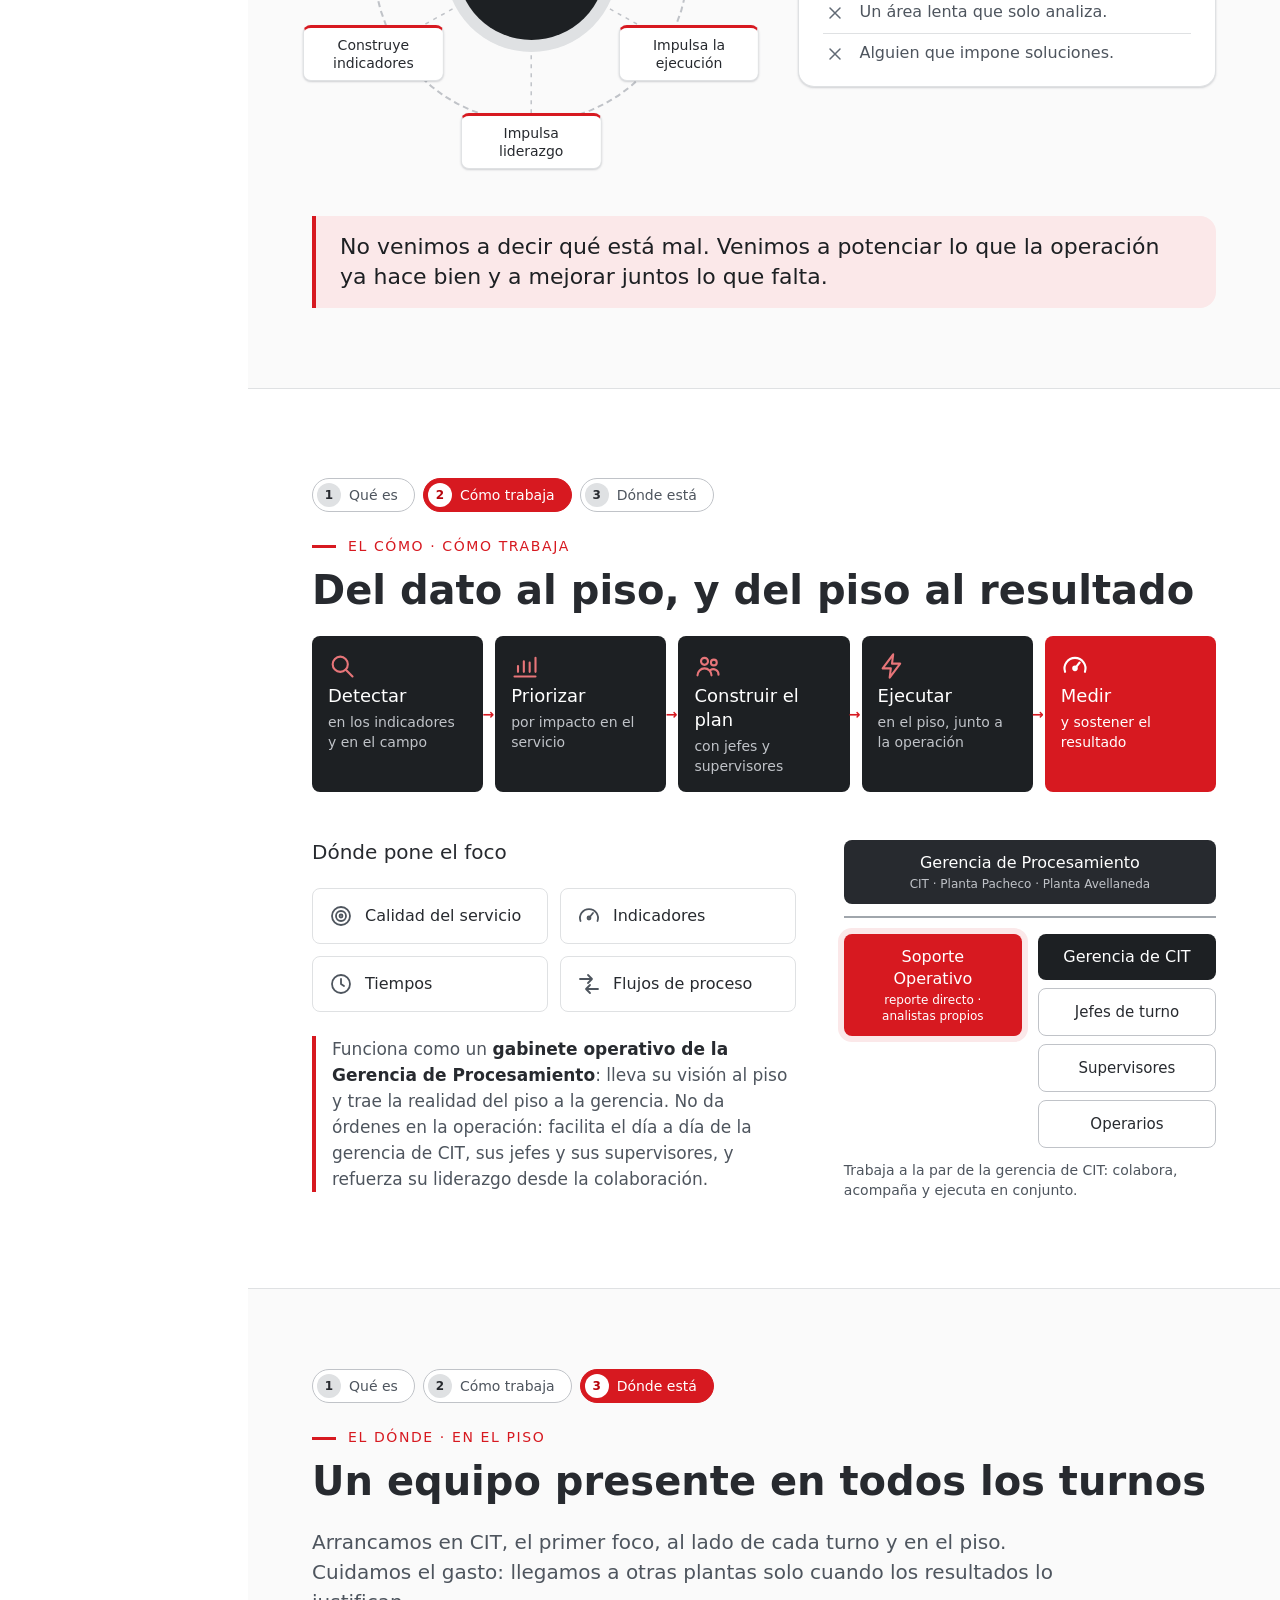
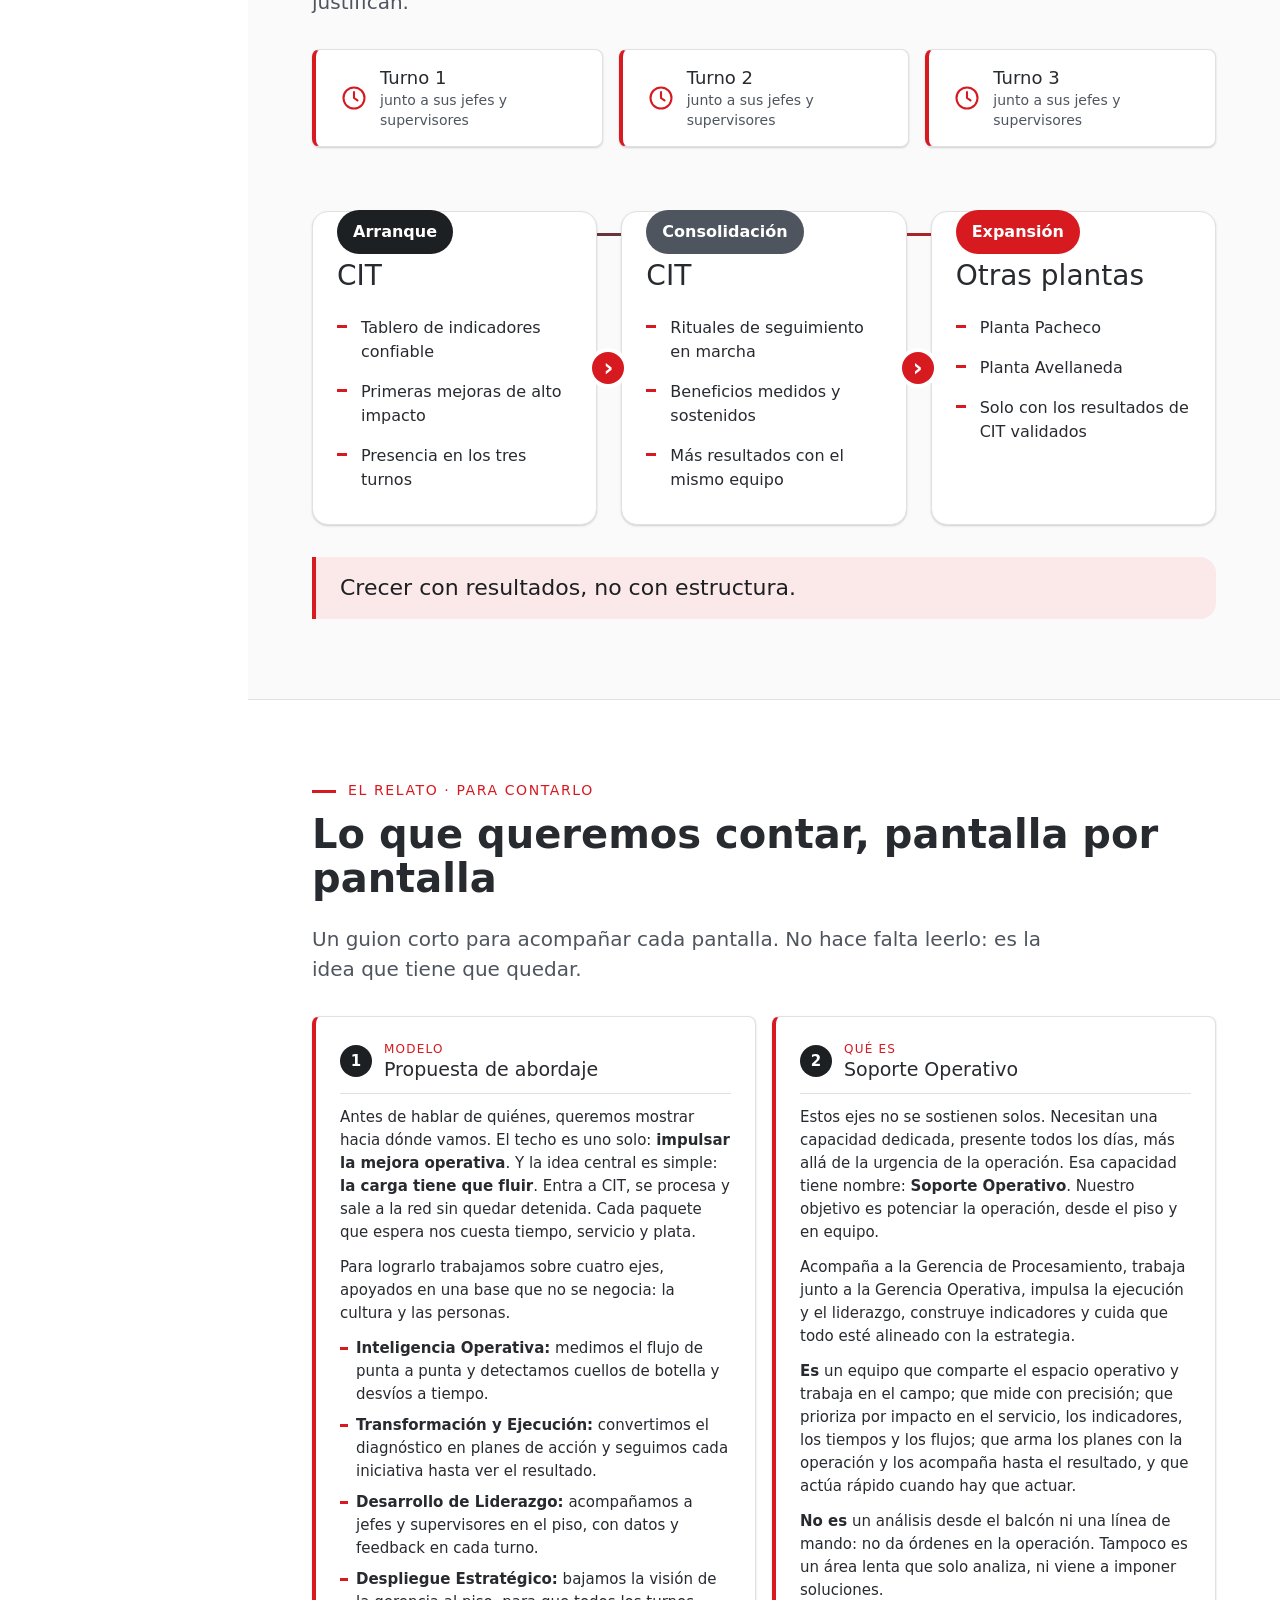
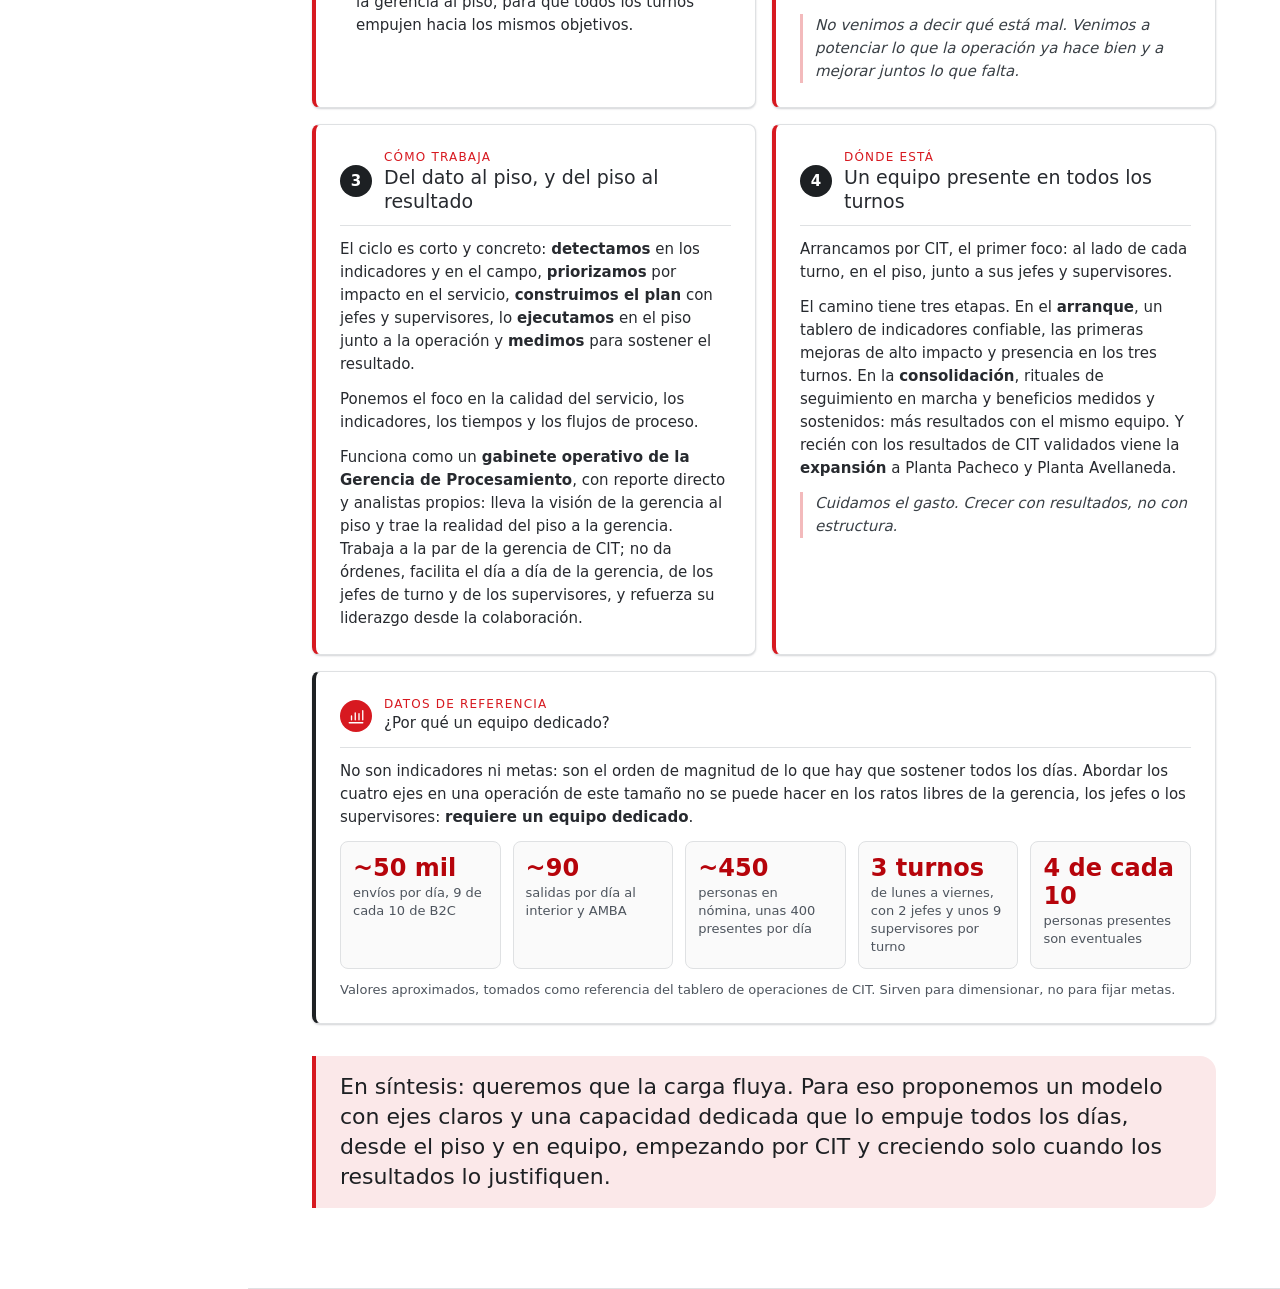
==== commit 2fd36432: "parches: resultado success" ====
--- a/pruebas/impulso/index.html
+++ b/pruebas/impulso/index.html
@@ -3,14 +3,14 @@
 <head>
 <meta charset="utf-8">
 <meta name="viewport" content="width=device-width, initial-scale=1">
-<title>Prototipo · Impulso Operativo · Transformación Operativa CIT</title>
+<title>Prototipo · Soporte Operativo · Transformación Operativa CIT</title>
 <meta name="description" content="Propuesta ejecutiva de transformación operativa para CIT: procesos, indicadores, ejecución, liderazgo y cultura.">
 <link rel="icon" type="image/svg+xml" href="../../favicon.svg">
 <link rel="stylesheet" href="../../css/estilos.css?v=1.3">
 <link rel="stylesheet" href="../../css/impulso.css?v=1.3">
-<link rel="stylesheet" href="impulso-tres.css?v=0.3">
+<link rel="stylesheet" href="impulso-tres.css?v=0.5">
 <link rel="stylesheet" href="modelo.css?v=0.3">
-<link rel="stylesheet" href="relato.css?v=0.4">
+<link rel="stylesheet" href="relato.css?v=0.5">
 <meta name="robots" content="noindex">
 <script>document.documentElement.classList.add('js');</script>
 </head>
@@ -21,7 +21,7 @@
 <aside class="menu" id="menu" aria-label="Navegación de la presentación">
   <div class="menu-marca">
     <span class="logo-texto">Andreani</span>
-    <span class="menu-proyecto">Prototipo · Impulso Operativo</span>
+    <span class="menu-proyecto">Prototipo · Soporte Operativo</span>
   </div>
   <nav aria-label="Pantallas"><ol class="menu-lista" id="menu-lista"></ol></nav>
   <p class="menu-pie"><span id="menu-contador">1 / 5</span></p>
@@ -150,18 +150,18 @@
 </section>
 
 <!-- 17 · QUÉ -->
-<section class="pantalla" id="impulso" data-titulo="Impulso · Qué es">
-  <div class="contenido">
-    <ol class="tramo revelar" aria-label="Impulso Operativo en tres partes">
+<section class="pantalla" id="impulso" data-titulo="Soporte · Qué es">
+  <div class="contenido">
+    <ol class="tramo revelar" aria-label="Soporte Operativo en tres partes">
       <li aria-current="step"><span>1</span>Qué es</li><li><span>2</span>Cómo trabaja</li><li><span>3</span>Dónde está</li>
     </ol>
     <div class="que-grid">
       <div class="que-izq">
         <p class="sobretitulo revelar">El qué · quiénes somos</p>
-        <h2 class="revelar">Impulso Operativo</h2>
-        <p class="objetivo revelar"><i data-i="rayo"></i>Potenciamos la operación, desde el piso y en equipo.</p>
+        <h2 class="revelar">Soporte Operativo</h2>
+        <p class="objetivo revelar"><i data-i="rayo"></i>Nuestro objetivo es potenciar la operación, desde el piso y en equipo.</p>
         <p class="bajada revelar">Los ejes del modelo necesitan una capacidad dedicada que los sostenga todos los días, más allá de la urgencia operativa. Esa capacidad tiene nombre.</p>
-        <figure class="hub hub-vivo revelar" aria-label="Capacidad de impulso conectada a seis funciones: acompaña a la Gerencia de Procesamiento, trabaja junto a la Gerencia Operativa, impulsa la ejecución, impulsa liderazgo, construye indicadores y asegura alineación estratégica">
+        <figure class="hub hub-vivo revelar" aria-label="Soporte en acción, conectado a seis funciones: acompaña a la Gerencia de Procesamiento, trabaja junto a la Gerencia Operativa, impulsa la ejecución, impulsa liderazgo, construye indicadores y asegura alineación estratégica">
           <svg class="hub-lineas" viewBox="0 0 100 100" preserveAspectRatio="none" aria-hidden="true" focusable="false">
             <line x1="50" y1="50" x2="50" y2="10"/><line x1="50" y1="50" x2="86" y2="30"/><line x1="50" y1="50" x2="86" y2="70"/>
             <line x1="50" y1="50" x2="50" y2="90"/><line x1="50" y1="50" x2="14" y2="70"/><line x1="50" y1="50" x2="14" y2="30"/>
@@ -172,7 +172,7 @@
           <span class="pulso sale k4" aria-hidden="true"></span><span class="pulso entra k4" aria-hidden="true"></span>
           <span class="pulso sale k5" aria-hidden="true"></span><span class="pulso entra k5" aria-hidden="true"></span>
           <span class="pulso sale k6" aria-hidden="true"></span><span class="pulso entra k6" aria-hidden="true"></span>
-          <span class="nucleo"><i data-i="conexion"></i>Capacidad de impulso</span>
+          <span class="nucleo"><i data-i="conexion"></i>Soporte en acción</span>
           <span class="sat s1">Acompaña a la Gerencia de Procesamiento</span>
           <span class="sat s2">Trabaja junto a la Gerencia Operativa</span>
           <span class="sat s3">Impulsa la ejecución</span>
@@ -208,14 +208,14 @@
 </section>
 
 <!-- 18 · CÓMO -->
-<section class="pantalla" id="impulso-como" data-titulo="Impulso · Cómo trabaja">
-  <div class="contenido">
-    <ol class="tramo revelar" aria-label="Impulso Operativo en tres partes">
+<section class="pantalla" id="impulso-como" data-titulo="Soporte · Cómo trabaja">
+  <div class="contenido">
+    <ol class="tramo revelar" aria-label="Soporte Operativo en tres partes">
       <li><span>1</span>Qué es</li><li aria-current="step"><span>2</span>Cómo trabaja</li><li><span>3</span>Dónde está</li>
     </ol>
     <p class="sobretitulo revelar">El cómo · cómo trabaja</p>
     <h2 class="revelar">Del dato al piso, y del piso al resultado</h2>
-    <ol class="ruta revelar" aria-label="Ciclo de trabajo de Impulso Operativo">
+    <ol class="ruta revelar" aria-label="Ciclo de trabajo de Soporte Operativo">
       <li><i data-i="lupa"></i><strong>Detectar</strong><span>en los indicadores y en el campo</span></li>
       <li><i data-i="datos"></i><strong>Priorizar</strong><span>por impacto en el servicio</span></li>
       <li><i data-i="personas"></i><strong>Construir el plan</strong><span>con jefes y supervisores</span></li>
@@ -233,11 +233,11 @@
         </ul>
         <p class="impulso-rol">Funciona como un <strong>gabinete operativo de la Gerencia de Procesamiento</strong>: lleva su visión al piso y trae la realidad del piso a la gerencia. No da órdenes en la operación: facilita el día a día de la gerencia de CIT, sus jefes y sus supervisores, y refuerza su liderazgo desde la colaboración.</p>
       </div>
-      <figure class="organi revelar" aria-label="Ubicación en la organización: Impulso Operativo reporta a la Gerencia de Procesamiento y trabaja a la par de la gerencia de CIT">
+      <figure class="organi revelar" aria-label="Ubicación en la organización: Soporte Operativo reporta a la Gerencia de Procesamiento y trabaja a la par de la gerencia de CIT">
         <div class="org-caja org-top">Gerencia de Procesamiento<small>CIT · Planta Pacheco · Planta Avellaneda</small></div>
         <div class="org-ramas">
           <div class="org-col">
-            <div class="org-caja org-impulso">Impulso Operativo<small>reporte directo · analistas propios</small></div>
+            <div class="org-caja org-impulso">Soporte Operativo<small>reporte directo · analistas propios</small></div>
           </div>
           <div class="org-col">
             <div class="org-caja">Gerencia de CIT</div>
@@ -253,9 +253,9 @@
 </section>
 
 <!-- 19 · DÓNDE -->
-<section class="pantalla" id="impulso-donde" data-titulo="Impulso · Dónde está">
-  <div class="contenido">
-    <ol class="tramo revelar" aria-label="Impulso Operativo en tres partes">
+<section class="pantalla" id="impulso-donde" data-titulo="Soporte · Dónde está">
+  <div class="contenido">
+    <ol class="tramo revelar" aria-label="Soporte Operativo en tres partes">
       <li><span>1</span>Qué es</li><li><span>2</span>Cómo trabaja</li><li aria-current="step"><span>3</span>Dónde está</li>
     </ol>
     <p class="sobretitulo revelar">El dónde · en el piso</p>
@@ -297,8 +297,8 @@
         </ul>
       </article>
       <article class="relato-paso revelar">
-        <a class="relato-cab" href="#impulso"><span class="relato-n">2</span><span><small>Qué es</small>Impulso Operativo</span></a>
-        <p>Estos ejes no se sostienen solos. Necesitan una capacidad dedicada, presente todos los días, más allá de la urgencia de la operación. Esa capacidad tiene nombre: <strong>Impulso Operativo</strong>. Potenciamos la operación, desde el piso y en equipo.</p>
+        <a class="relato-cab" href="#impulso"><span class="relato-n">2</span><span><small>Qué es</small>Soporte Operativo</span></a>
+        <p>Estos ejes no se sostienen solos. Necesitan una capacidad dedicada, presente todos los días, más allá de la urgencia de la operación. Esa capacidad tiene nombre: <strong>Soporte Operativo</strong>. Nuestro objetivo es potenciar la operación, desde el piso y en equipo.</p>
         <p>Acompaña a la Gerencia de Procesamiento, trabaja junto a la Gerencia Operativa, impulsa la ejecución y el liderazgo, construye indicadores y cuida que todo esté alineado con la estrategia.</p>
         <p><strong>Es</strong> un equipo que comparte el espacio operativo y trabaja en el campo; que mide con precisión; que prioriza por impacto en el servicio, los indicadores, los tiempos y los flujos; que arma los planes con la operación y los acompaña hasta el resultado, y que actúa rápido cuando hay que actuar.</p>
         <p><strong>No es</strong> un análisis desde el balcón ni una línea de mando: no da órdenes en la operación. Tampoco es un área lenta que solo analiza, ni viene a imponer soluciones.</p>
@@ -315,6 +315,18 @@
         <p>Arrancamos por CIT, el primer foco: al lado de cada turno, en el piso, junto a sus jefes y supervisores.</p>
         <p>El camino tiene tres etapas. En el <strong>arranque</strong>, un tablero de indicadores confiable, las primeras mejoras de alto impacto y presencia en los tres turnos. En la <strong>consolidación</strong>, rituales de seguimiento en marcha y beneficios medidos y sostenidos: más resultados con el mismo equipo. Y recién con los resultados de CIT validados viene la <strong>expansión</strong> a Planta Pacheco y Planta Avellaneda.</p>
         <p class="relato-cita">Cuidamos el gasto. Crecer con resultados, no con estructura.</p>
+      </article>
+      <article class="relato-paso relato-datos revelar">
+        <p class="relato-cab"><span class="relato-n" aria-hidden="true"><i data-i="datos"></i></span><span><small>Datos de referencia</small>¿Por qué un equipo dedicado?</span></p>
+        <p>No son indicadores ni metas: son el orden de magnitud de lo que hay que sostener todos los días. Abordar los cuatro ejes en una operación de este tamaño no se puede hacer en los ratos libres de la gerencia, los jefes o los supervisores: <strong>requiere un equipo dedicado</strong>.</p>
+        <ul class="relato-cifras" aria-label="Orden de magnitud de la operación de CIT">
+          <li><strong>~50 mil</strong><span>envíos por día, 9 de cada 10 de B2C</span></li>
+          <li><strong>~90</strong><span>salidas por día al interior y AMBA</span></li>
+          <li><strong>~450</strong><span>personas en nómina, unas 400 presentes por día</span></li>
+          <li><strong>3 turnos</strong><span>de lunes a viernes, con 2 jefes y unos 9 supervisores por turno</span></li>
+          <li><strong>4 de cada 10</strong><span>personas presentes son eventuales</span></li>
+        </ul>
+        <p class="relato-nota">Valores aproximados, tomados como referencia del tablero de operaciones de CIT. Sirven para dimensionar, no para fijar metas.</p>
       </article>
     </div>
     <blockquote class="frase frase-chica revelar">En síntesis: queremos que la carga fluya. Para eso proponemos un modelo con ejes claros y una capacidad dedicada que lo empuje todos los días, desde el piso y en equipo, empezando por CIT y creciendo solo cuando los resultados lo justifiquen.</blockquote>
--- a/pruebas/impulso/relato.css
+++ b/pruebas/impulso/relato.css
@@ -11,7 +11,18 @@
 .relato-paso li::before { content: ""; position: absolute; left: 0; top: 10px; width: 8px; height: 3px; background: var(--c-red-600); }
 .relato-cita { font-style: italic; color: var(--c-gray-700) !important; padding-left: var(--c-spacing-3); border-left: 3px solid var(--c-red-200); }
 
+.relato-datos { grid-column: 1 / -1; border-left-color: var(--c-gray-900); }
+.relato-datos .relato-n { background: var(--c-red-600); }
+.relato-datos .relato-n .ic { width: 18px; height: 18px; color: #fff; }
+.relato-cifras { grid-template-columns: repeat(5, 1fr) !important; gap: var(--c-spacing-3) !important; }
+.relato-cifras li { padding: var(--c-spacing-3) !important; background: var(--c-gray-50); border: 1px solid var(--c-gray-100); border-radius: var(--c-border-radius-small); display: flex; flex-direction: column; gap: 2px; }
+.relato-cifras li::before { display: none; }
+.relato-cifras strong { font: 700 24px/28px var(--c-font-family-headline); color: var(--c-red-700); }
+.relato-cifras span { font-size: 13px; line-height: 18px; color: var(--c-color-text); }
+.relato-nota { font-size: 13px !important; line-height: 18px !important; color: var(--c-color-text) !important; }
+
 @media (max-width: 1023px) {
+  .relato-cifras { grid-template-columns: 1fr 1fr !important; }
   .relato { grid-template-columns: 1fr; }
 }
 @media print {
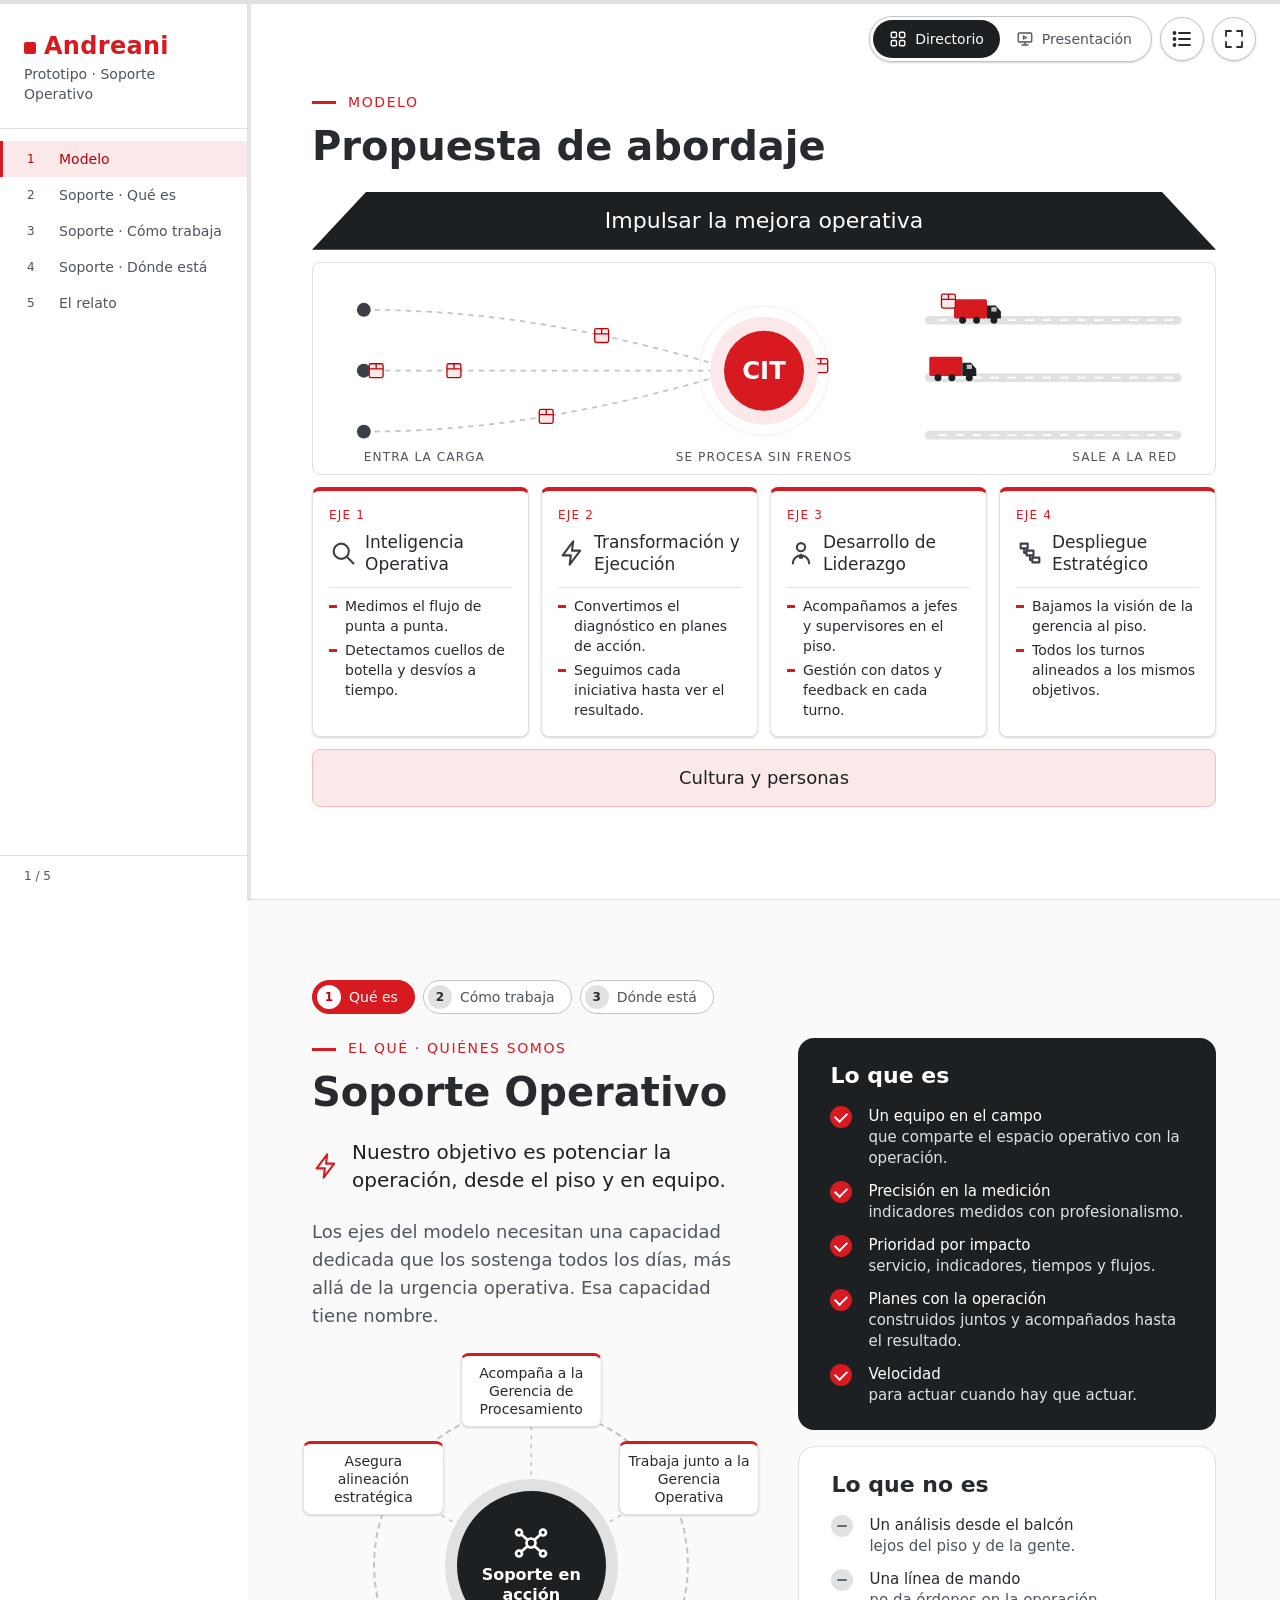
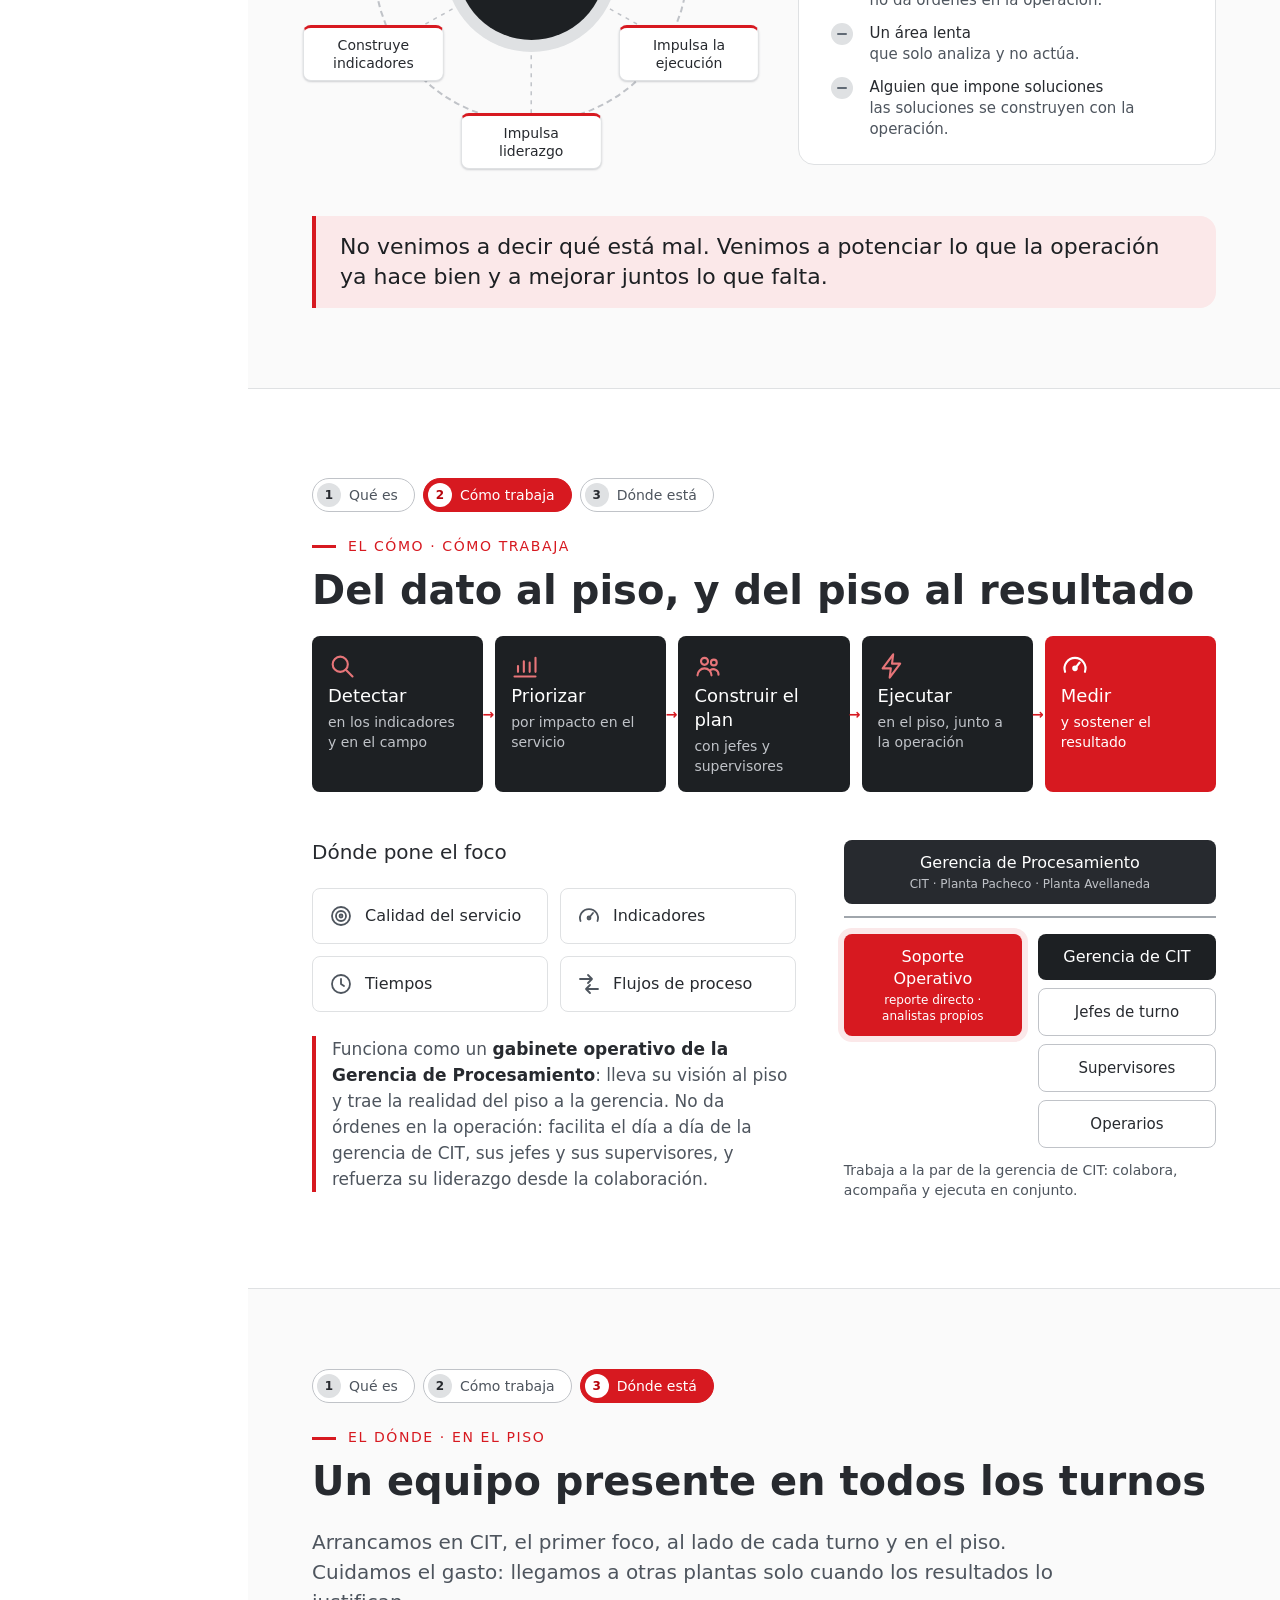
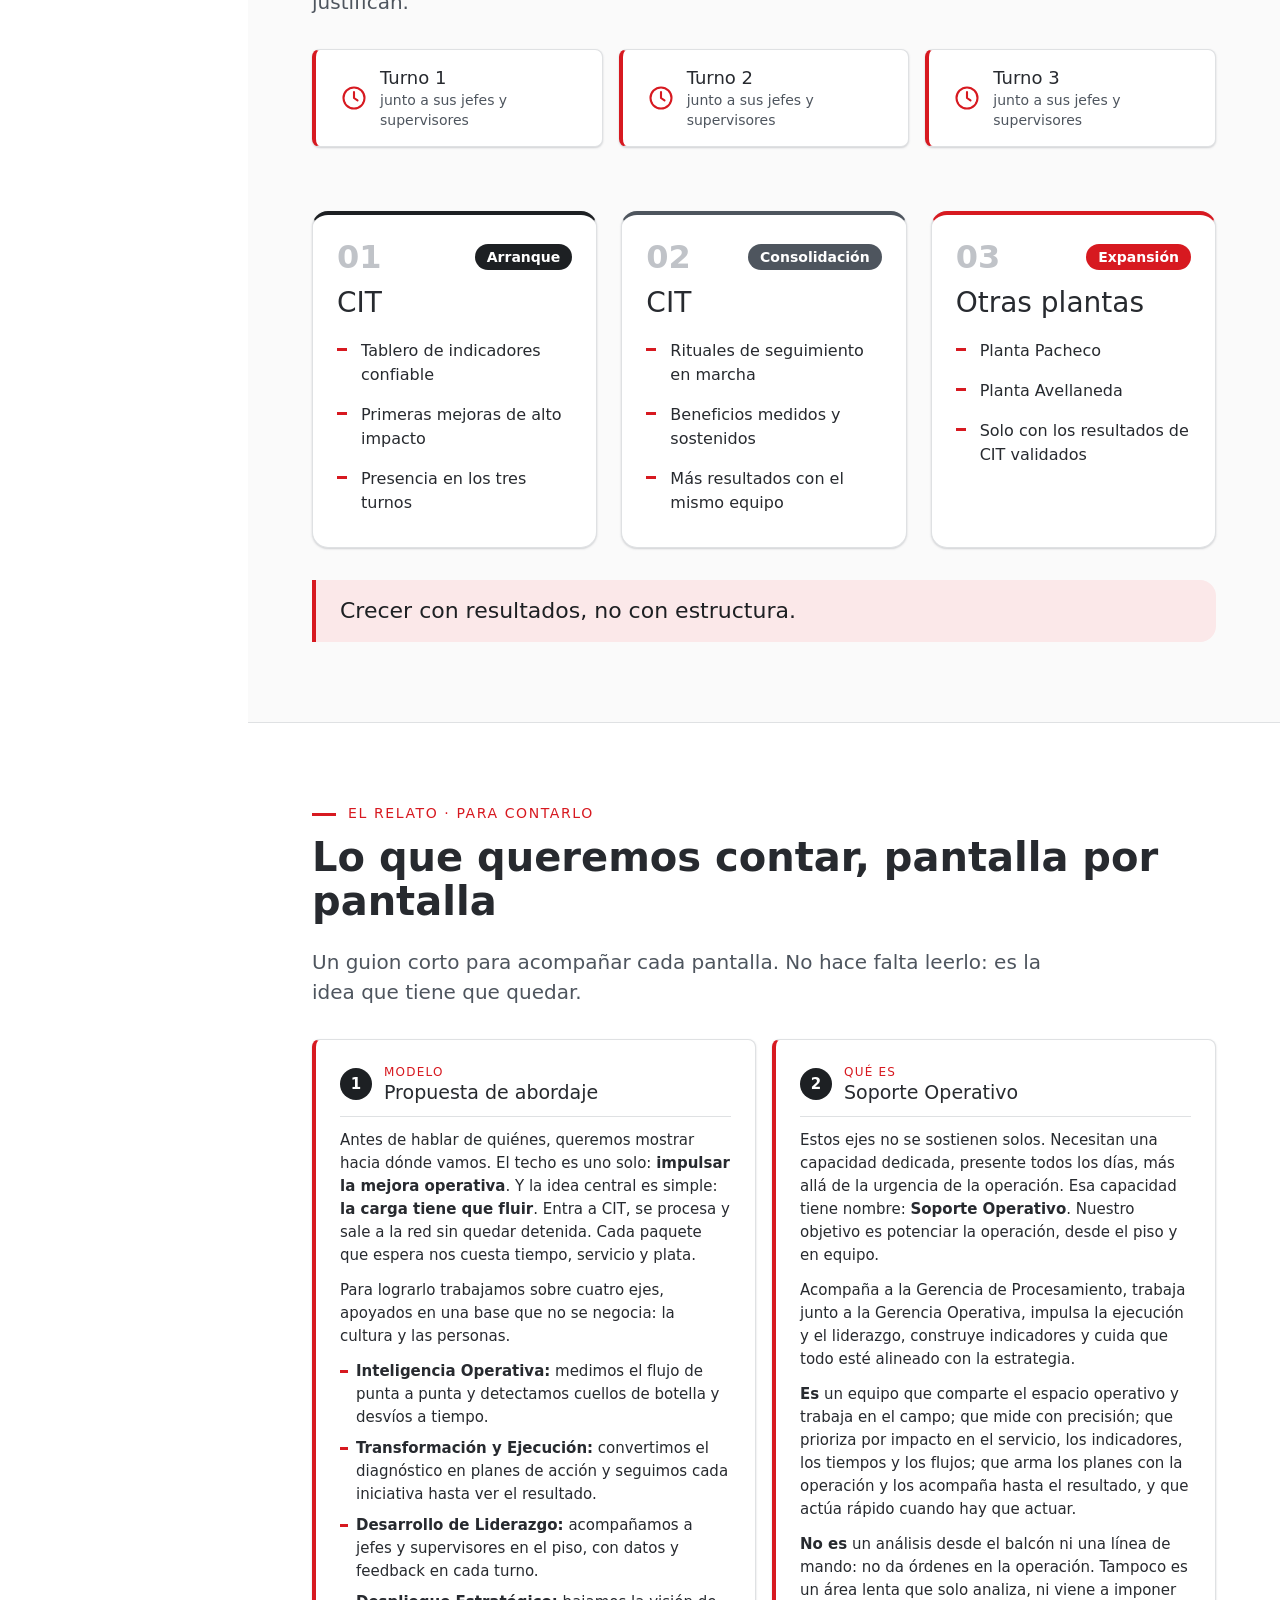
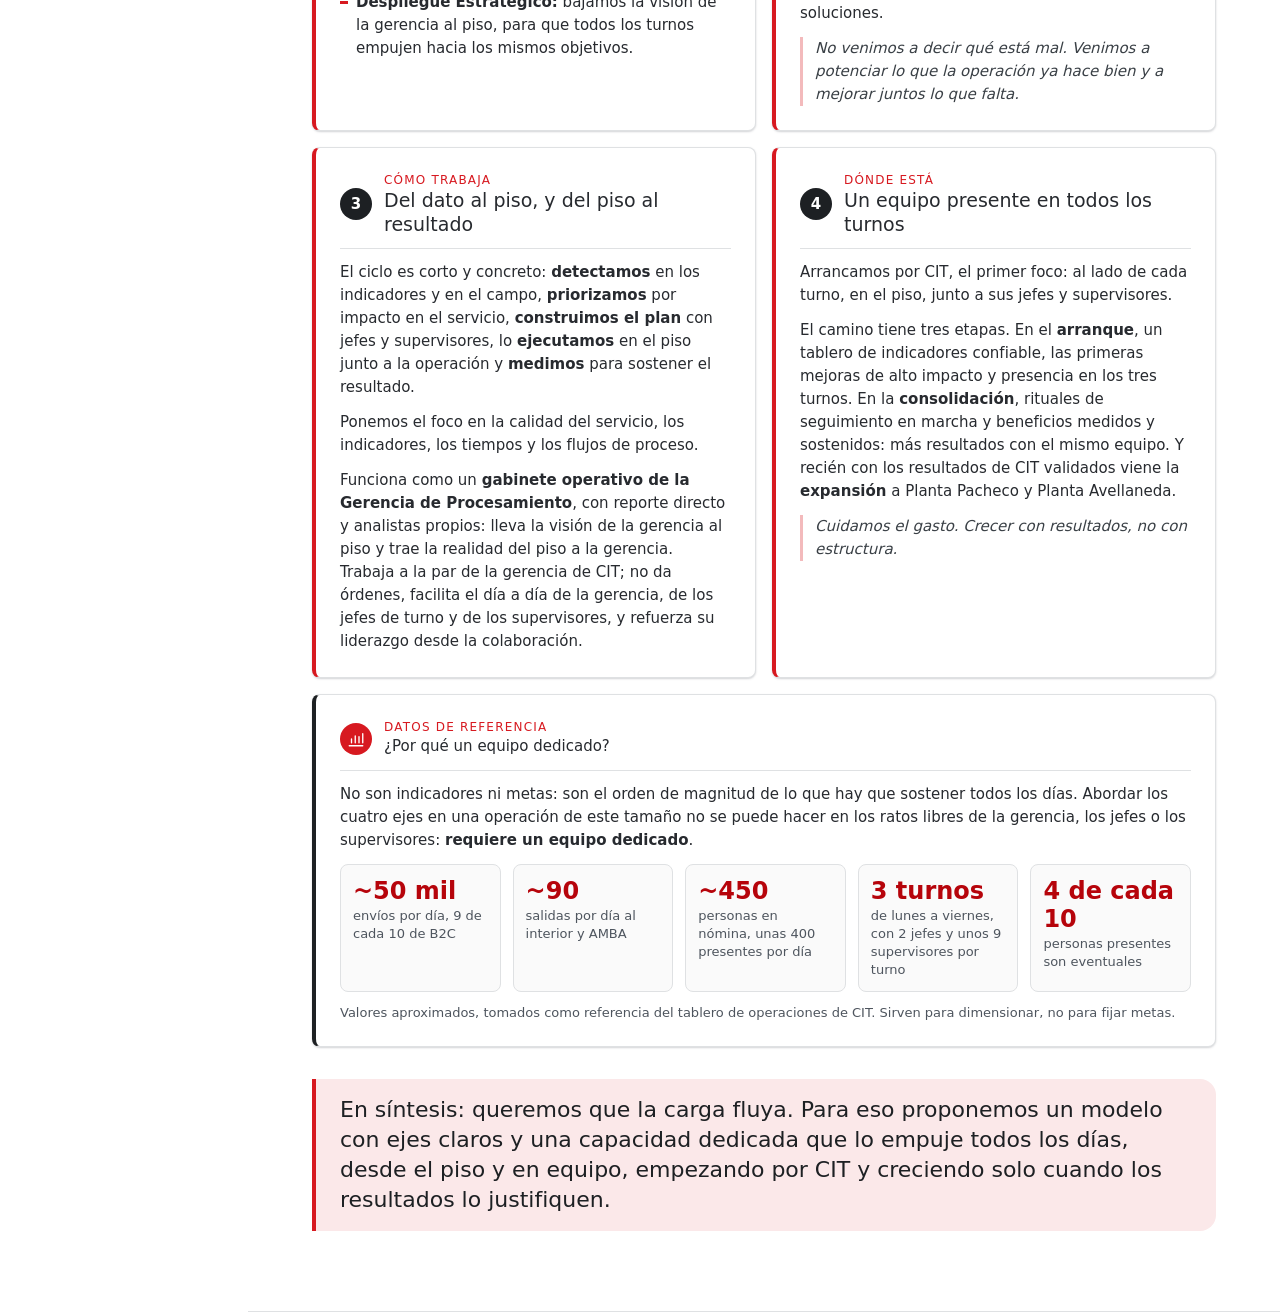
==== commit 6bdedddf: "parches: resultado success" ====
--- a/pruebas/impulso/index.html
+++ b/pruebas/impulso/index.html
@@ -8,7 +8,7 @@
 <link rel="icon" type="image/svg+xml" href="../../favicon.svg">
 <link rel="stylesheet" href="../../css/estilos.css?v=1.3">
 <link rel="stylesheet" href="../../css/impulso.css?v=1.3">
-<link rel="stylesheet" href="impulso-tres.css?v=0.5">
+<link rel="stylesheet" href="impulso-tres.css?v=0.6">
 <link rel="stylesheet" href="modelo.css?v=0.3">
 <link rel="stylesheet" href="relato.css?v=0.5">
 <meta name="robots" content="noindex">
@@ -181,24 +181,24 @@
           <span class="sat s6">Asegura alineación estratégica</span>
         </figure>
       </div>
-      <div class="esno esno-apilado">
-        <article class="tarjeta es revelar">
+      <div class="esno2">
+        <article class="esno2-card esno2-si revelar">
           <h3>Lo que es</h3>
           <ul>
-            <li><i data-i="check"></i>Un equipo que comparte el espacio operativo y trabaja en el campo.</li>
-            <li><i data-i="check"></i>Profesionalismo y precisión en la medición de los indicadores.</li>
-            <li><i data-i="check"></i>Prioridad por impacto: servicio, indicadores, tiempos y flujos.</li>
-            <li><i data-i="check"></i>Planes construidos con la operación y acompañados hasta el resultado.</li>
-            <li><i data-i="check"></i>Velocidad para actuar cuando hay que actuar.</li>
+            <li><span class="mk mk-si" aria-hidden="true"></span><p><strong>Un equipo en el campo</strong>que comparte el espacio operativo con la operación.</p></li>
+            <li><span class="mk mk-si" aria-hidden="true"></span><p><strong>Precisión en la medición</strong>indicadores medidos con profesionalismo.</p></li>
+            <li><span class="mk mk-si" aria-hidden="true"></span><p><strong>Prioridad por impacto</strong>servicio, indicadores, tiempos y flujos.</p></li>
+            <li><span class="mk mk-si" aria-hidden="true"></span><p><strong>Planes con la operación</strong>construidos juntos y acompañados hasta el resultado.</p></li>
+            <li><span class="mk mk-si" aria-hidden="true"></span><p><strong>Velocidad</strong>para actuar cuando hay que actuar.</p></li>
           </ul>
         </article>
-        <article class="tarjeta tarjeta-gris no revelar">
+        <article class="esno2-card esno2-no revelar">
           <h3>Lo que no es</h3>
           <ul>
-            <li><i data-i="cerrar"></i>Un análisis desde el balcón.</li>
-            <li><i data-i="cerrar"></i>Una línea de mando: no da órdenes en la operación.</li>
-            <li><i data-i="cerrar"></i>Un área lenta que solo analiza.</li>
-            <li><i data-i="cerrar"></i>Alguien que impone soluciones.</li>
+            <li><span class="mk mk-no" aria-hidden="true"></span><p><strong>Un análisis desde el balcón</strong>lejos del piso y de la gente.</p></li>
+            <li><span class="mk mk-no" aria-hidden="true"></span><p><strong>Una línea de mando</strong>no da órdenes en la operación.</p></li>
+            <li><span class="mk mk-no" aria-hidden="true"></span><p><strong>Un área lenta</strong>que solo analiza y no actúa.</p></li>
+            <li><span class="mk mk-no" aria-hidden="true"></span><p><strong>Alguien que impone soluciones</strong>las soluciones se construyen con la operación.</p></li>
           </ul>
         </article>
       </div>
@@ -266,12 +266,12 @@
       <li><i data-i="reloj"></i><strong>Turno 2</strong><span>junto a sus jefes y supervisores</span></li>
       <li><i data-i="reloj"></i><strong>Turno 3</strong><span>junto a sus jefes y supervisores</span></li>
     </ul>
-    <ol class="horizontes fases fases-flecha">
-      <li class="horizonte revelar"><span class="dias">Arranque</span><h3>CIT</h3>
+    <ol class="horizontes fases etapas" aria-label="Etapas: arranque, consolidación y expansión">
+      <li class="horizonte etapa revelar"><div class="etapa-cab"><span class="etapa-nro" aria-hidden="true">01</span><span class="dias">Arranque</span></div><h3>CIT</h3>
         <ul><li>Tablero de indicadores confiable</li><li>Primeras mejoras de alto impacto</li><li>Presencia en los tres turnos</li></ul></li>
-      <li class="horizonte revelar"><span class="dias">Consolidación</span><h3>CIT</h3>
+      <li class="horizonte etapa revelar"><div class="etapa-cab"><span class="etapa-nro" aria-hidden="true">02</span><span class="dias">Consolidación</span></div><h3>CIT</h3>
         <ul><li>Rituales de seguimiento en marcha</li><li>Beneficios medidos y sostenidos</li><li>Más resultados con el mismo equipo</li></ul></li>
-      <li class="horizonte revelar"><span class="dias">Expansión</span><h3>Otras plantas</h3>
+      <li class="horizonte etapa revelar"><div class="etapa-cab"><span class="etapa-nro" aria-hidden="true">03</span><span class="dias">Expansión</span></div><h3>Otras plantas</h3>
         <ul><li>Planta Pacheco</li><li>Planta Avellaneda</li><li>Solo con los resultados de CIT validados</li></ul></li>
     </ol>
     <blockquote class="frase frase-chica revelar">Crecer con resultados, no con estructura.</blockquote>
--- a/pruebas/impulso/impulso-tres.css
+++ b/pruebas/impulso/impulso-tres.css
@@ -1,4 +1,4 @@
-/* Impulso Operativo en 3 pantallas: Qué · Cómo · Dónde (T-008 E10). Va después de impulso.css. Paleta D-045. */
+/* Soporte Operativo en 3 pantallas: Qué · Cómo · Dónde (T-008 E10). Va después de impulso.css. Paleta D-045. */
 
 /* Guía de las 3 partes */
 .tramo { display: flex; flex-wrap: wrap; gap: var(--c-spacing-2); margin-bottom: var(--c-spacing-5); }
@@ -11,10 +11,26 @@
 .que-grid { display: grid; grid-template-columns: 1.05fr 1fr; gap: var(--c-spacing-7); align-items: start; }
 .que-izq .bajada { margin-bottom: var(--c-spacing-4); font-size: 18px; line-height: 28px; }
 .que-izq .hub { width: min(100%, 440px); margin: 0 auto; }
-.esno-apilado { grid-template-columns: 1fr; gap: var(--c-spacing-4); }
-.esno-apilado .tarjeta { padding: var(--c-spacing-5) var(--c-spacing-5) var(--c-spacing-3); }
-.esno-apilado h3 { margin-bottom: var(--c-spacing-2); }
-.esno-apilado li { font-size: 16px; line-height: 22px; padding: var(--c-spacing-2) 0; }
+/* Es / No es con el estilo Antes / Ahora (v0.6): oscuro = lo que es, blanco = lo que no es */
+.esno2 { display: grid; gap: var(--c-spacing-4); }
+.esno2-card { border-radius: var(--c-border-radius-medium); padding: var(--c-spacing-5) var(--c-spacing-6); }
+.esno2-si { background: var(--c-gray-900); }
+.esno2-no { background: var(--c-color-surface); border: 1px solid var(--c-gray-100); }
+.esno2 h3 { font: 700 22px/28px var(--c-font-family-headline); margin-bottom: var(--c-spacing-4); }
+.esno2-si h3 { color: #fff; }
+.esno2 ul { display: grid; gap: var(--c-spacing-3); }
+.esno2 li { display: grid; grid-template-columns: 22px 1fr; column-gap: var(--c-spacing-4); align-items: start; }
+.esno2 p { font-size: 15px; line-height: 21px; }
+.esno2 p strong { display: block; font-weight: 500; font-size: 15px; }
+.esno2-si p { color: var(--c-gray-100); }
+.esno2-si p strong { color: #fff; }
+.esno2-no p { color: var(--c-gray-600); }
+.esno2-no p strong { color: var(--c-gray-800); }
+.mk { position: relative; width: 22px; height: 22px; border-radius: 50%; margin-top: 0; }
+.mk-si { background: var(--c-red-600); }
+.mk-si::after { content: ""; position: absolute; left: 7px; top: 4px; width: 6px; height: 10px; border: solid #fff; border-width: 0 2px 2px 0; transform: rotate(45deg); }
+.mk-no { background: var(--c-gray-100); }
+.mk-no::after { content: ""; position: absolute; left: 6px; top: 10px; width: 10px; height: 2px; border-radius: 1px; background: var(--c-gray-500); }
 .frase-chica { margin-top: var(--c-spacing-6); font-size: 22px; line-height: 30px; padding: var(--c-spacing-4) var(--c-spacing-5); }
 
 /* Gráfico vivo: las funciones entran y salen de la capacidad de impulso */
@@ -66,11 +82,19 @@
 .turnos .ic { grid-row: 1 / span 2; color: var(--c-red-600); width: 28px; height: 28px; }
 .turnos strong { font: 500 18px/24px var(--c-font-family-headline); }
 .turnos span { font-size: 14px; line-height: 20px; color: var(--c-color-text); }
-.fases-flecha .horizonte:not(:last-child)::after { content: "›"; position: absolute; right: -28px; top: 50%; transform: translateY(-50%); z-index: 2; width: 32px; height: 32px; display: flex; align-items: center; justify-content: center; border-radius: 50%; background: var(--c-red-600); color: #fff; font: 700 24px/1 var(--c-font-family-headline); box-shadow: 0 0 0 4px var(--c-color-surface); }
+/* Etapas (v0.6): sin conector; numero + pill dentro de la tarjeta, la progresion la marca el color */
+.etapas::before { display: none; }
+.etapas .etapa { padding: var(--c-spacing-5); border-top: 4px solid var(--c-gray-900); }
+.etapas .etapa:nth-child(2) { border-top-color: var(--c-gray-600); }
+.etapas .etapa:nth-child(3) { border-top-color: var(--c-red-600); }
+.etapa-cab { display: flex; align-items: center; justify-content: space-between; margin-bottom: var(--c-spacing-3); }
+.etapa-nro { font: 700 32px/36px var(--c-font-family-headline); color: var(--c-gray-200); }
+.etapas .dias { position: static; transform: none; font-size: 14px; line-height: 18px; padding: var(--c-spacing-1) var(--c-spacing-3); }
+.etapas .etapa h3 { margin-bottom: var(--c-spacing-3); }
 
 @media (max-width: 1023px) {
   .que-grid, .turnos { grid-template-columns: 1fr; }
-  .fases-flecha .horizonte:not(:last-child)::after { right: auto; left: 50%; top: auto; bottom: -40px; transform: translateX(-50%) rotate(90deg); }
+  .etapas { gap: var(--c-spacing-4); }
 }
 @media (max-width: 639px) {
   .hub-vivo .hub-lineas, .hub-vivo .pulso { display: none; }
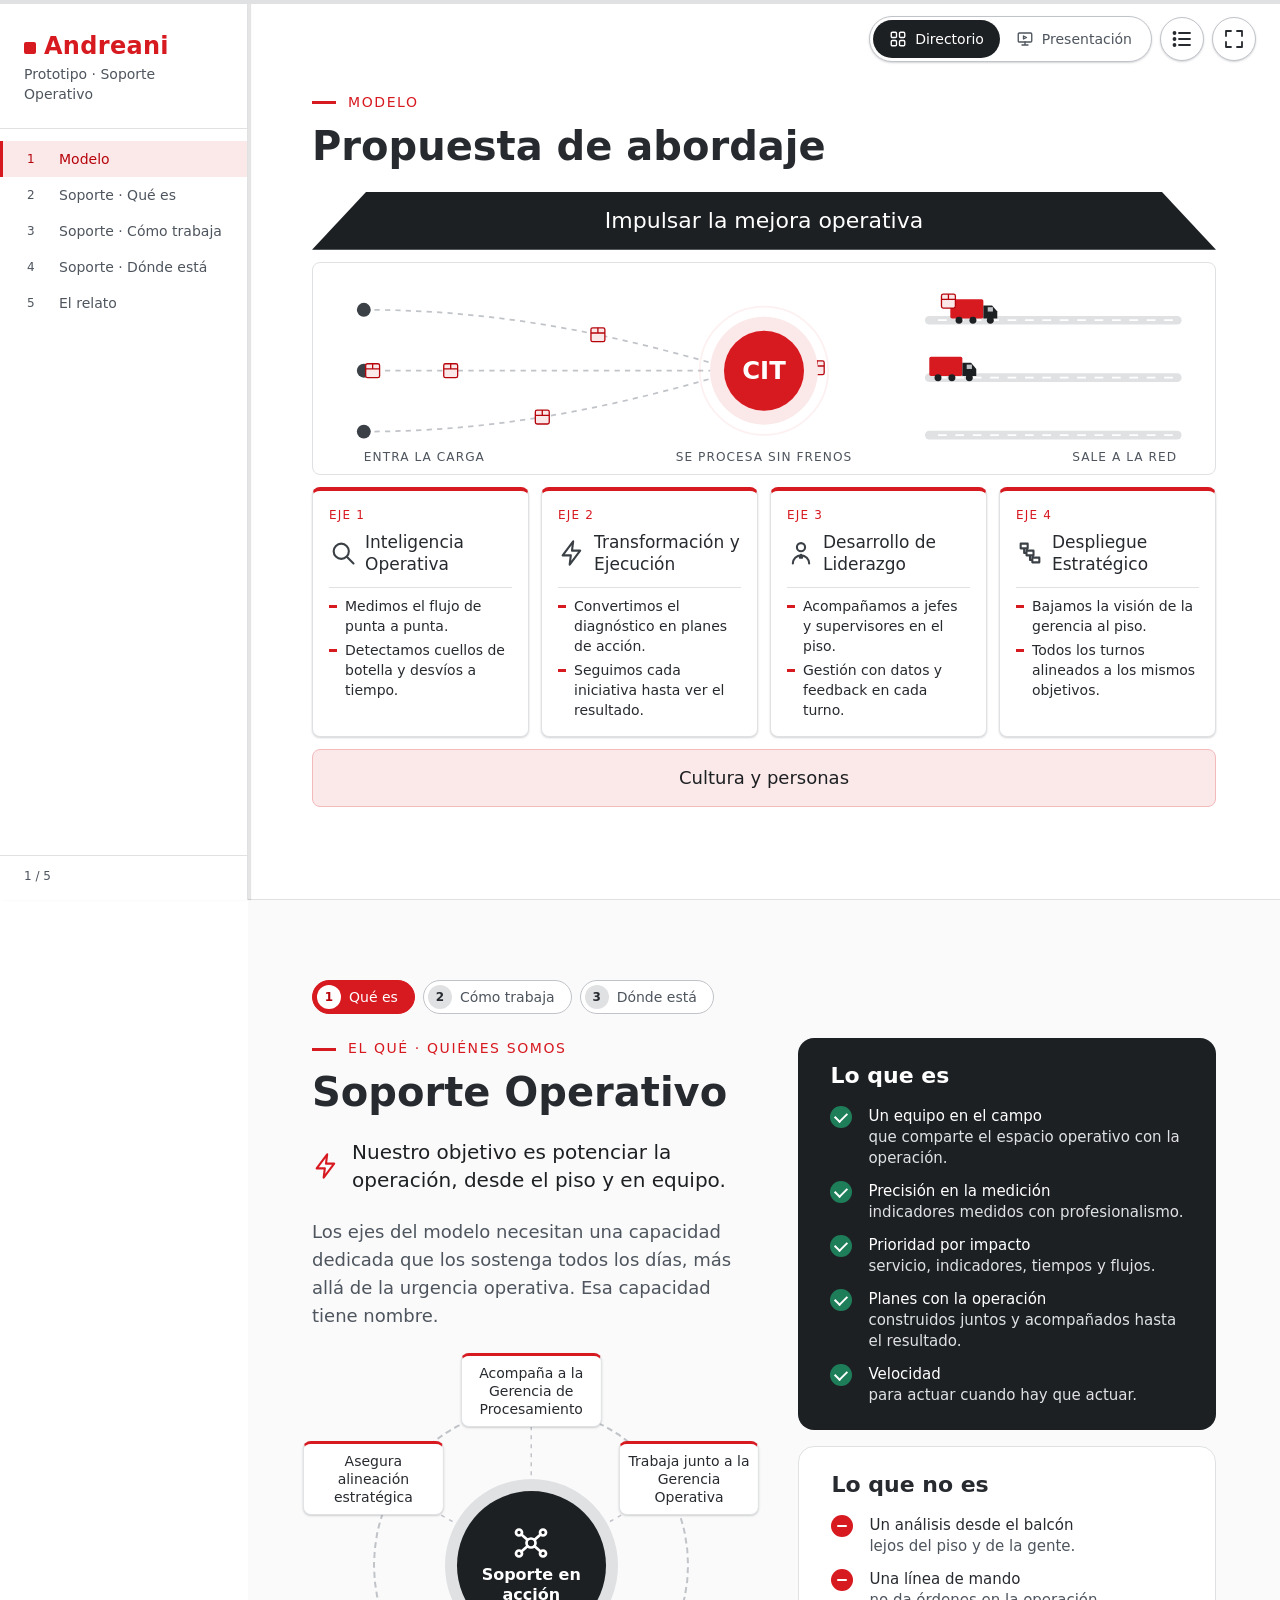
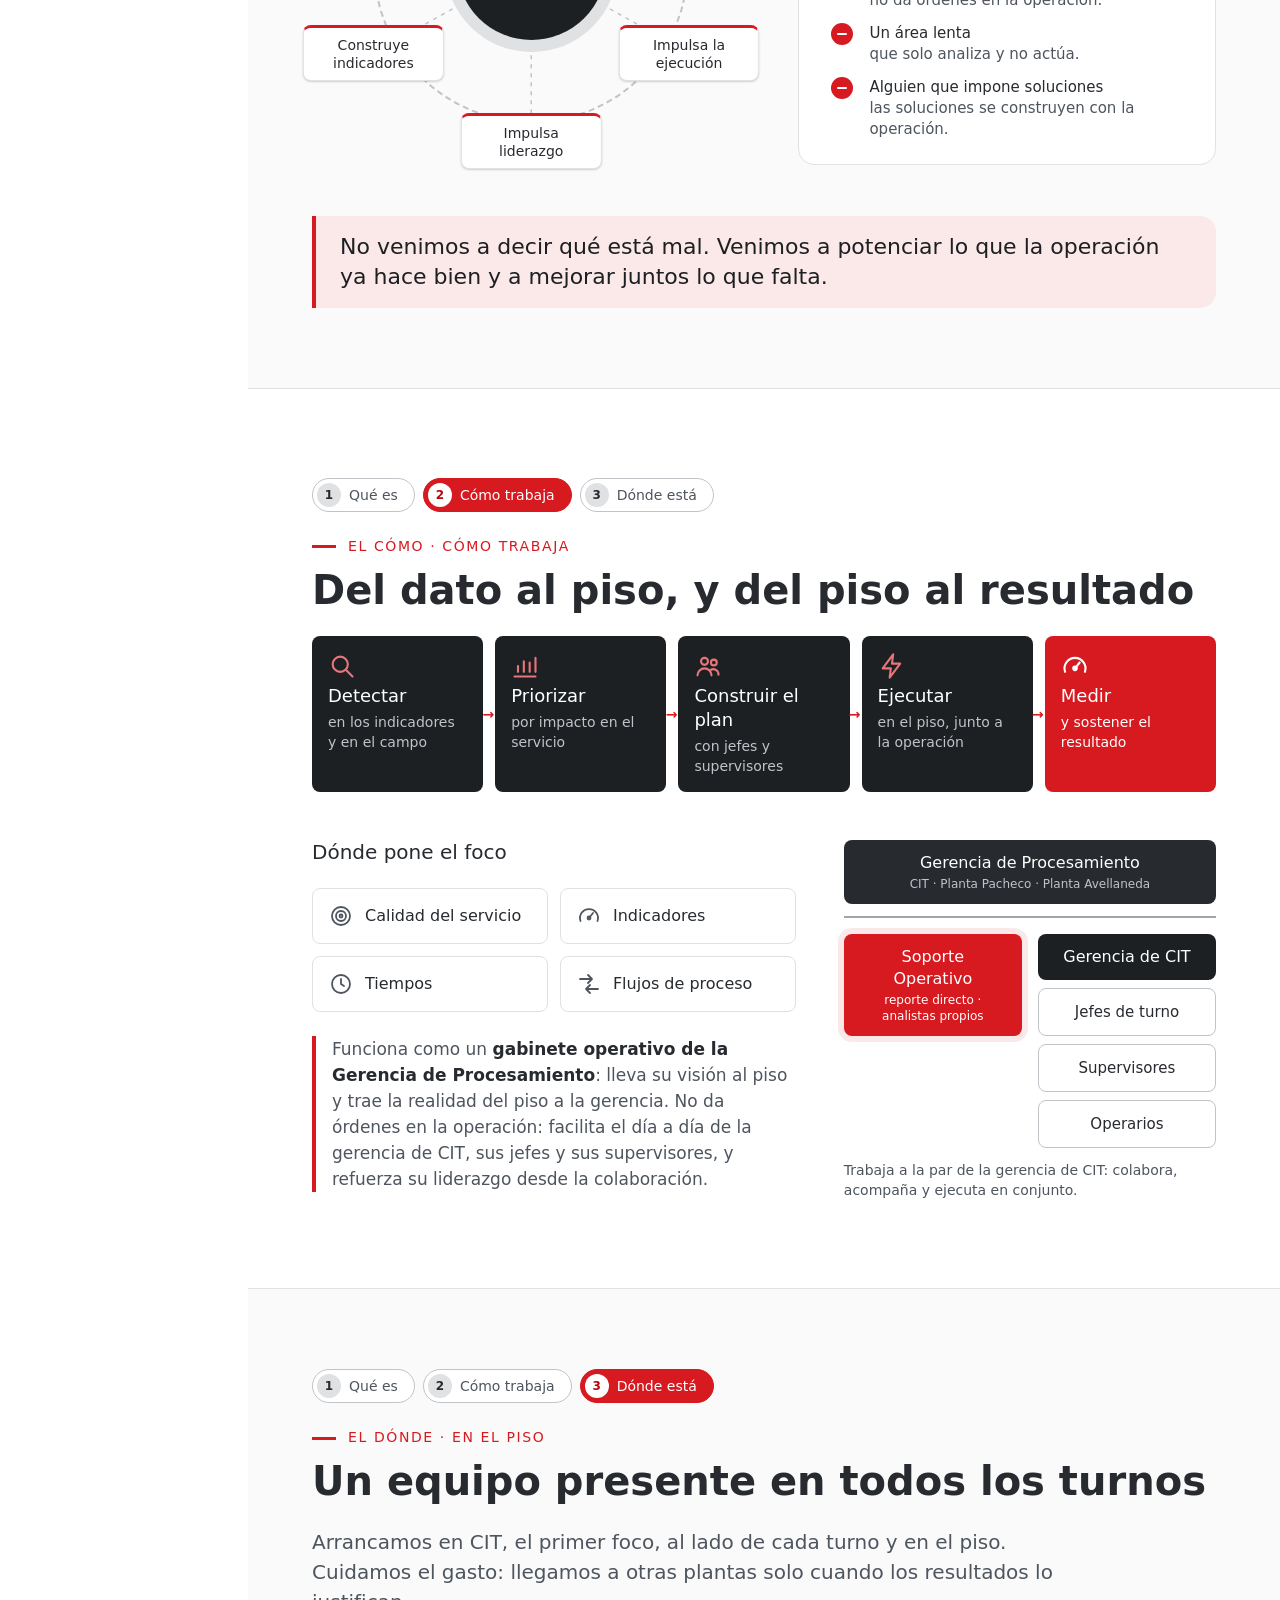
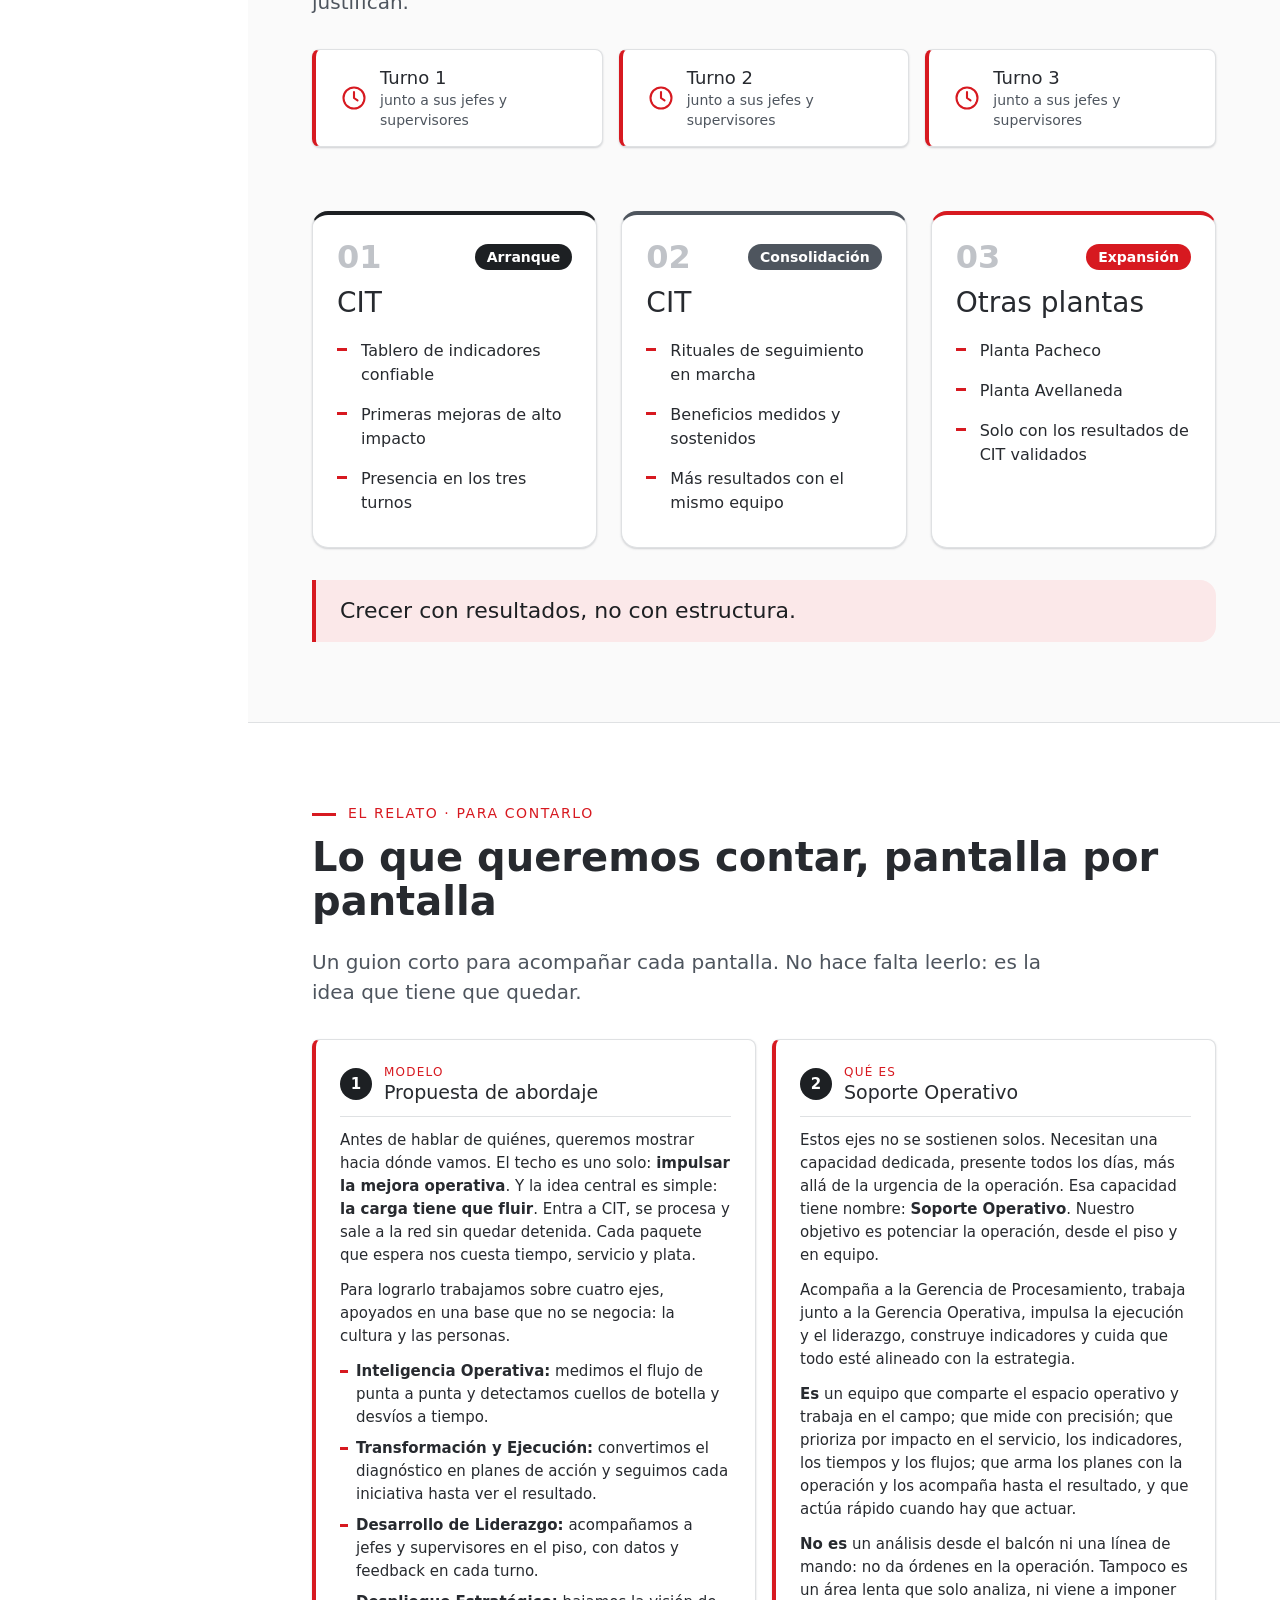
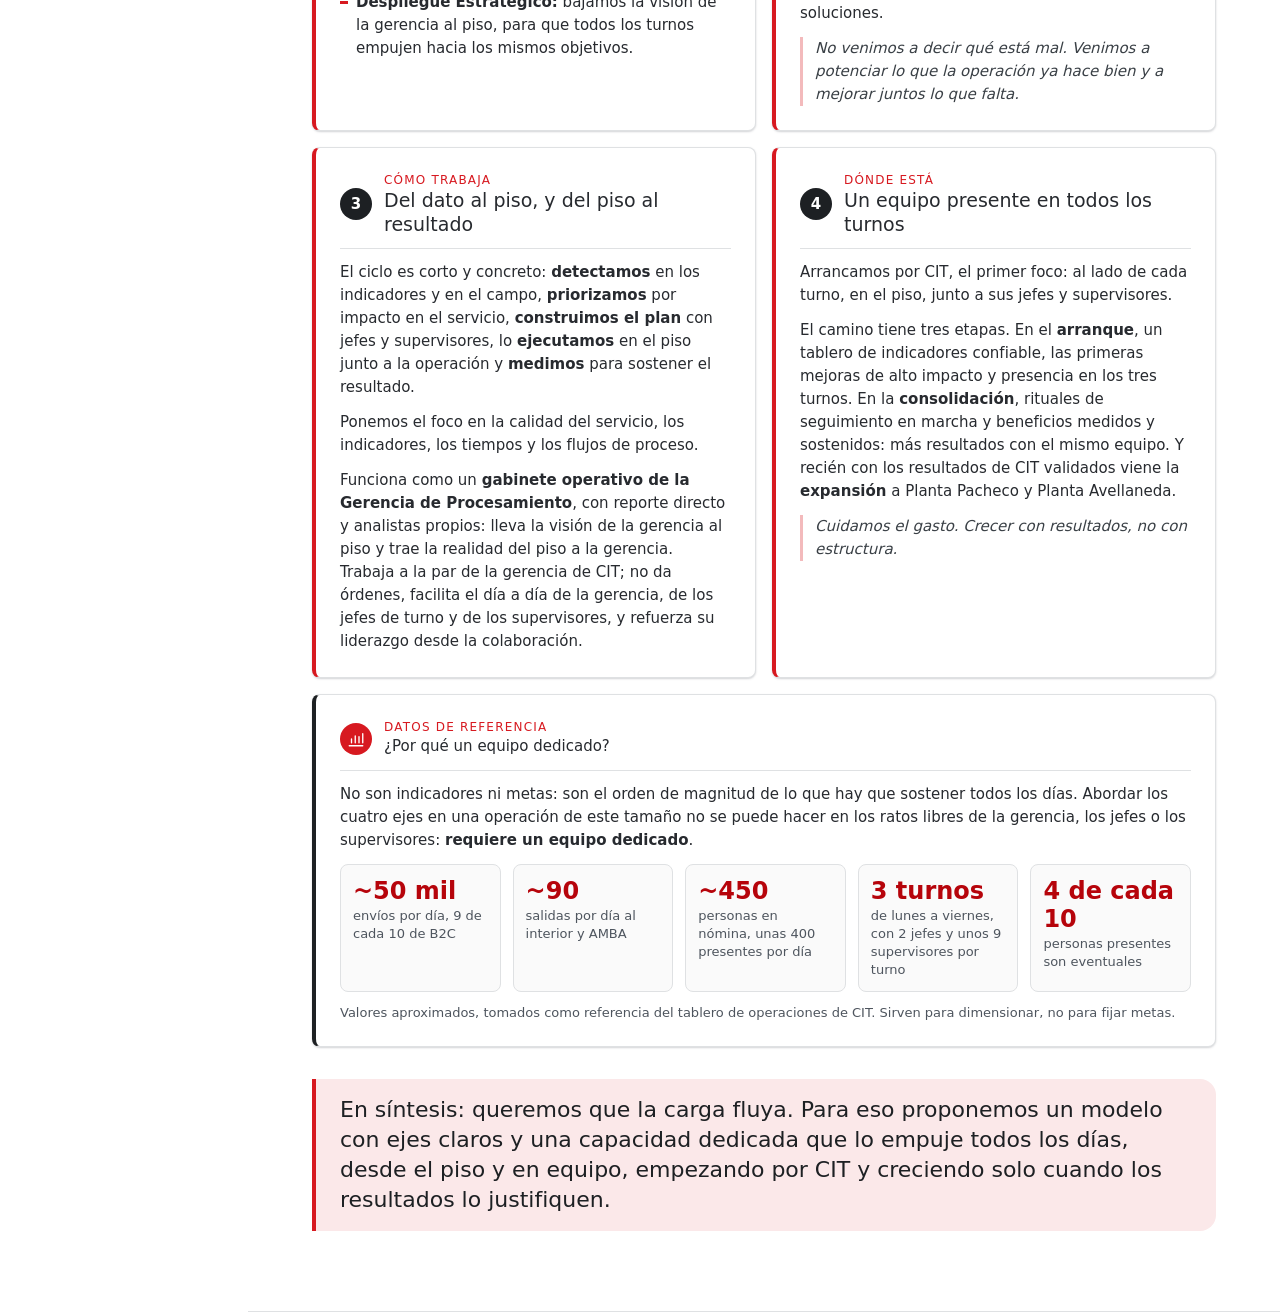
==== commit 53cbc860: "parches: resultado success" ====
--- a/pruebas/impulso/index.html
+++ b/pruebas/impulso/index.html
@@ -8,7 +8,7 @@
 <link rel="icon" type="image/svg+xml" href="../../favicon.svg">
 <link rel="stylesheet" href="../../css/estilos.css?v=1.3">
 <link rel="stylesheet" href="../../css/impulso.css?v=1.3">
-<link rel="stylesheet" href="impulso-tres.css?v=0.6">
+<link rel="stylesheet" href="impulso-tres.css?v=0.6.1">
 <link rel="stylesheet" href="modelo.css?v=0.3">
 <link rel="stylesheet" href="relato.css?v=0.5">
 <meta name="robots" content="noindex">
--- a/pruebas/impulso/impulso-tres.css
+++ b/pruebas/impulso/impulso-tres.css
@@ -11,7 +11,7 @@
 .que-grid { display: grid; grid-template-columns: 1.05fr 1fr; gap: var(--c-spacing-7); align-items: start; }
 .que-izq .bajada { margin-bottom: var(--c-spacing-4); font-size: 18px; line-height: 28px; }
 .que-izq .hub { width: min(100%, 440px); margin: 0 auto; }
-/* Es / No es con el estilo Antes / Ahora (v0.6): oscuro = lo que es, blanco = lo que no es */
+/* Es / No es con el estilo Antes / Ahora (v0.6; v0.6.1 colores de Pablo: tilde verde = success, guion rojo) */
 .esno2 { display: grid; gap: var(--c-spacing-4); }
 .esno2-card { border-radius: var(--c-border-radius-medium); padding: var(--c-spacing-5) var(--c-spacing-6); }
 .esno2-si { background: var(--c-gray-900); }
@@ -27,10 +27,10 @@
 .esno2-no p { color: var(--c-gray-600); }
 .esno2-no p strong { color: var(--c-gray-800); }
 .mk { position: relative; width: 22px; height: 22px; border-radius: 50%; margin-top: 0; }
-.mk-si { background: var(--c-red-600); }
+.mk-si { background: var(--c-green-600); }
 .mk-si::after { content: ""; position: absolute; left: 7px; top: 4px; width: 6px; height: 10px; border: solid #fff; border-width: 0 2px 2px 0; transform: rotate(45deg); }
-.mk-no { background: var(--c-gray-100); }
-.mk-no::after { content: ""; position: absolute; left: 6px; top: 10px; width: 10px; height: 2px; border-radius: 1px; background: var(--c-gray-500); }
+.mk-no { background: var(--c-red-600); }
+.mk-no::after { content: ""; position: absolute; left: 6px; top: 10px; width: 10px; height: 2px; border-radius: 1px; background: #fff; }
 .frase-chica { margin-top: var(--c-spacing-6); font-size: 22px; line-height: 30px; padding: var(--c-spacing-4) var(--c-spacing-5); }
 
 /* Gráfico vivo: las funciones entran y salen de la capacidad de impulso */
